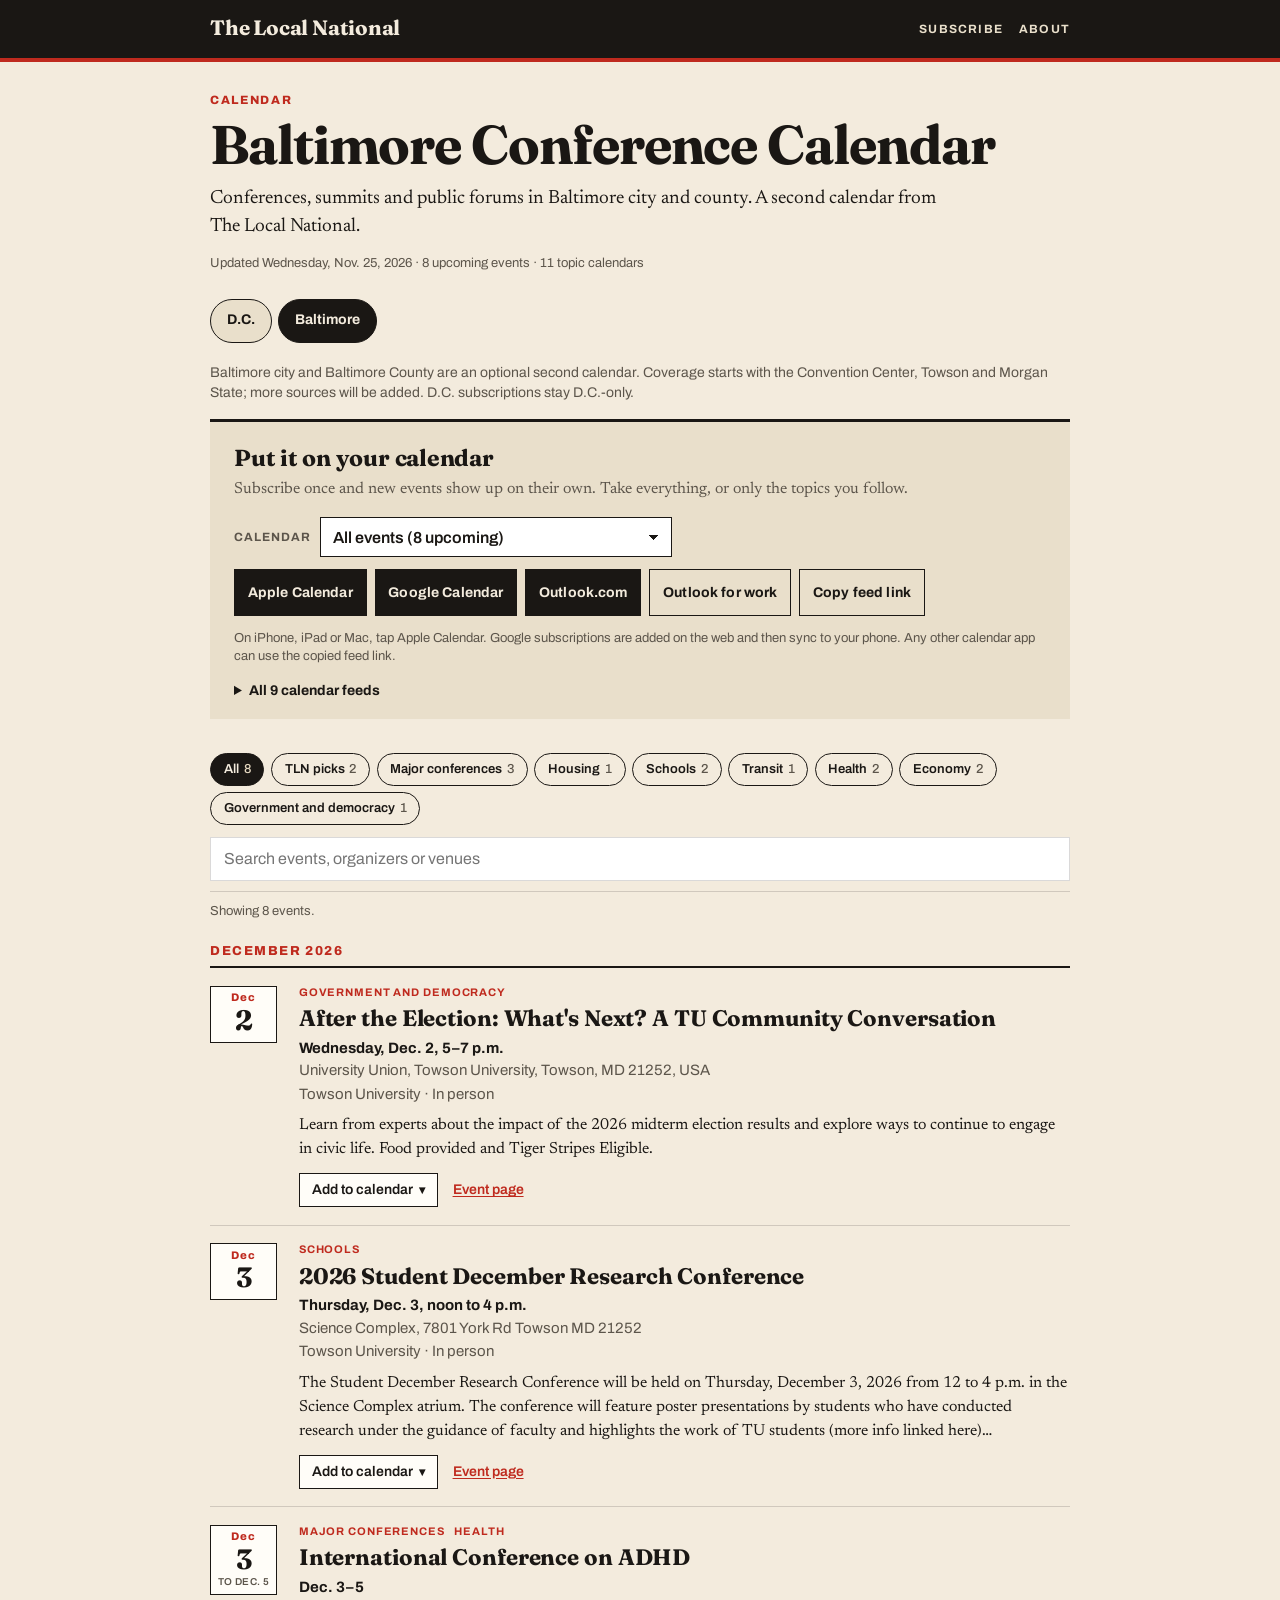
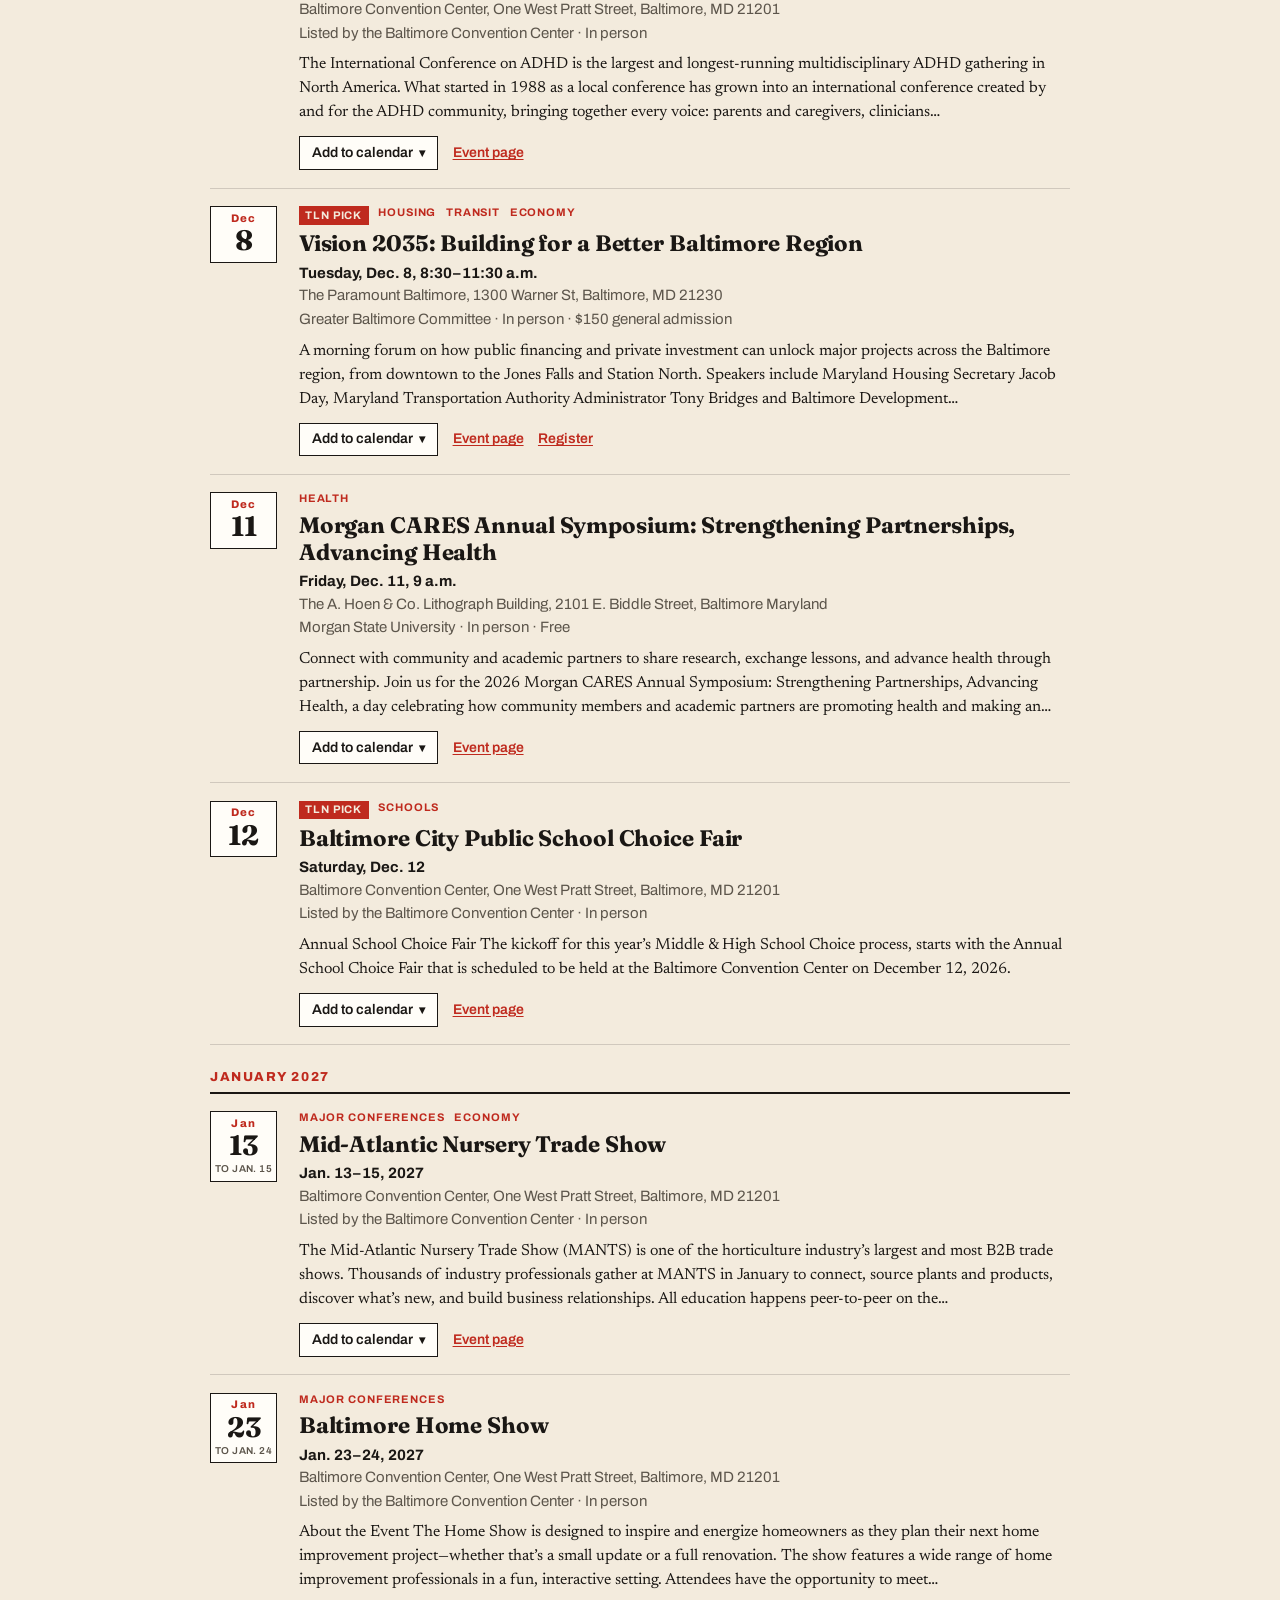
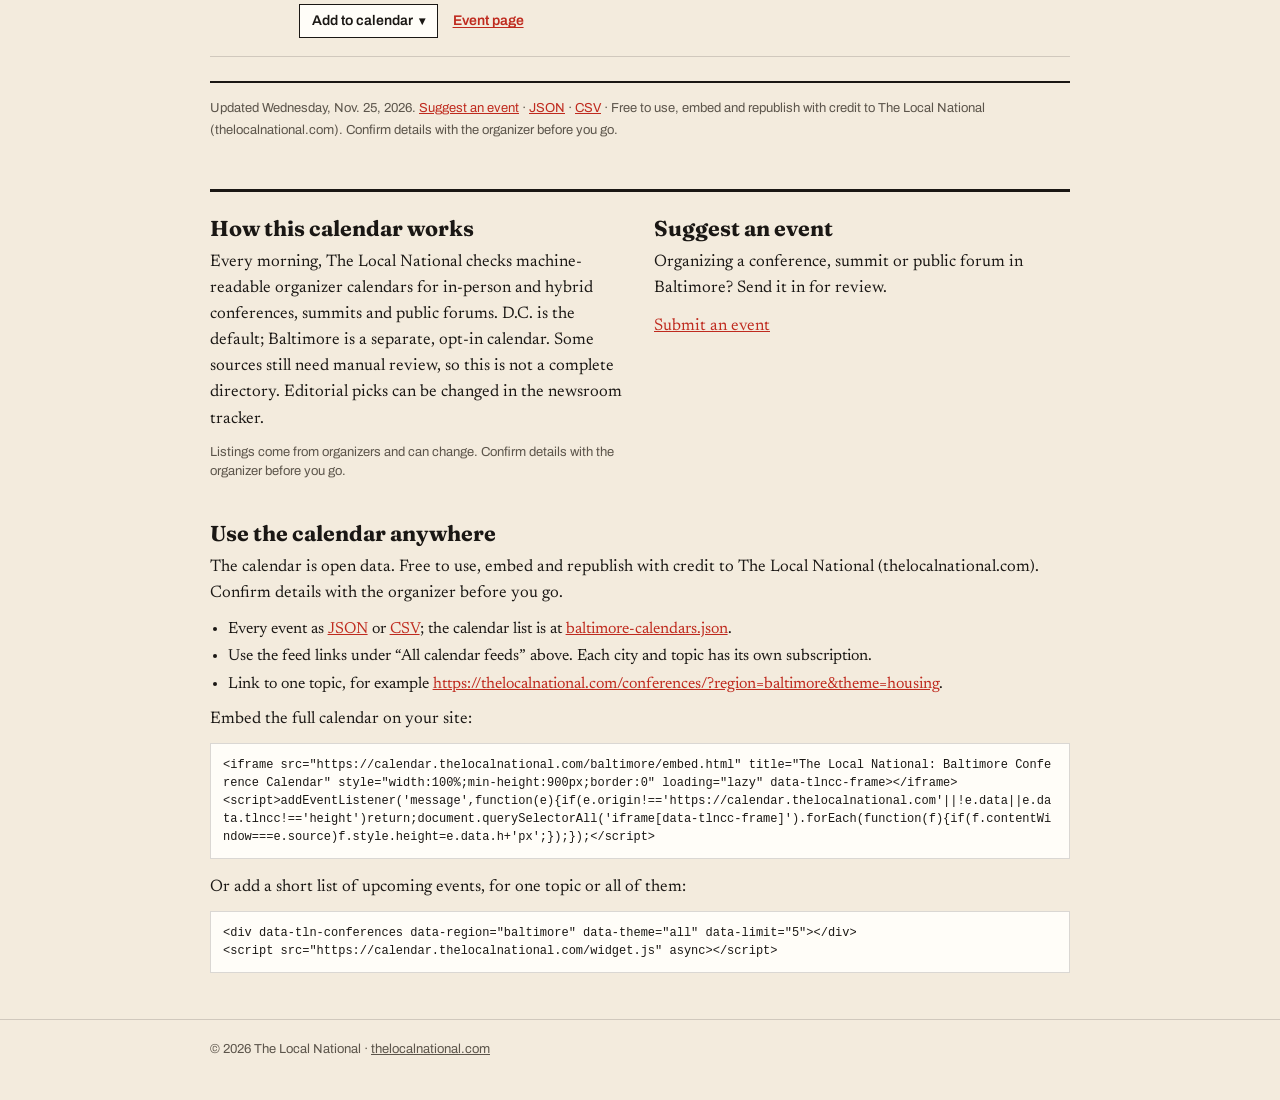
==== baltimore/index.html @ 5ad96e10 "Calendar update for 2026-11-25 (40 events) Co-authored-by: Manus <dev-agent@manus.ai>" ====
<!doctype html>
<html lang="en">
<head>
<meta charset="utf-8">
<meta name="viewport" content="width=device-width, initial-scale=1">
<title>Baltimore Conference Calendar | The Local National</title>
<meta name="description" content="Conferences, summits and public forums in Baltimore city and county. A second calendar from The Local National.">
<link rel="canonical" href="https://thelocalnational.com/conferences/?region=baltimore">
<meta property="og:type" content="website">
<meta property="og:site_name" content="The Local National">
<meta property="og:title" content="Baltimore Conference Calendar">
<meta property="og:description" content="Conferences, summits and public forums in Baltimore city and county. A second calendar from The Local National.">
<meta property="og:url" content="https://thelocalnational.com/conferences/?region=baltimore">
<meta name="twitter:card" content="summary">
<link rel="alternate" type="text/calendar" title="The Local National: Baltimore Conferences" href="https://calendar.thelocalnational.com/feeds/baltimore.ics">
<link rel="alternate" type="application/json" title="Events (JSON)" href="https://calendar.thelocalnational.com/api/baltimore.json">
<link rel="preconnect" href="https://fonts.googleapis.com">
<link rel="preconnect" href="https://fonts.gstatic.com" crossorigin>
<link rel="stylesheet" href="https://fonts.googleapis.com/css2?family=Archivo:wght@400;500;600;700;800&family=Fraunces:opsz,wght@9..144,600;9..144,700&family=Newsreader:opsz,wght@6..72,400;6..72,500&display=swap">
<link rel="stylesheet" href="../assets/tlncc.css?v=ce4cb1cb">
<link rel="stylesheet" href="../assets/page.css?v=ce4cb1cb">
<script type="application/ld+json">{"@context":"https://schema.org","@graph":[{"@type":"Event","name":"After the Election: What's Next? A TU Community Conversation","startDate":"2026-12-02T17:00:00-05:00","endDate":"2026-12-02T19:00:00-05:00","eventStatus":"https://schema.org/EventScheduled","eventAttendanceMode":"https://schema.org/OfflineEventAttendanceMode","location":{"@type":"Place","name":"University Union","address":{"@type":"PostalAddress","addressLocality":"Towson","addressRegion":"MD","addressCountry":"US","streetAddress":"University Union"}},"organizer":{"@type":"Organization","name":"Towson University"},"url":"https://events.towson.edu/event/after-the-election-whats-next-a-tu-community-conversation","description":"Learn from experts about the impact of the 2026 midterm election results and explore ways to continue to engage in civic life. Food provided and Tiger Stripes Eligible."},{"@type":"Event","name":"2026 Student December Research Conference","startDate":"2026-12-03T12:00:00-05:00","endDate":"2026-12-03T16:00:00-05:00","eventStatus":"https://schema.org/EventScheduled","eventAttendanceMode":"https://schema.org/OfflineEventAttendanceMode","location":{"@type":"Place","name":"Science Complex","address":{"@type":"PostalAddress","addressLocality":"Towson","addressRegion":"MD","addressCountry":"US","streetAddress":"7801 York Rd Towson MD 21252"}},"organizer":{"@type":"Organization","name":"Towson University"},"url":"https://events.towson.edu/event/2026-student-december-research-conference","description":"The Student December Research Conference will be held on Thursday, December 3, 2026 from 12 to 4 p.m. in the Science Complex atrium. The conference will feature poster presentations by students who have conducted research under the guidance of faculty and highlights the work of TU students (more info linked here)…"},{"@type":"Event","name":"International Conference on ADHD","startDate":"2026-12-03","endDate":"2026-12-05","eventStatus":"https://schema.org/EventScheduled","eventAttendanceMode":"https://schema.org/OfflineEventAttendanceMode","location":{"@type":"Place","name":"Baltimore Convention Center","address":{"@type":"PostalAddress","addressLocality":"Baltimore","addressRegion":"MD","addressCountry":"US","streetAddress":"One West Pratt Street"}},"organizer":{"@type":"Organization","name":"Listed by the Baltimore Convention Center"},"url":"https://www.bccenter.org/events/2026/international-conference-on-adhd","description":"The International Conference on ADHD is the largest and longest-running multidisciplinary ADHD gathering in North America. What started in 1988 as a local conference has grown into an international conference created by and for the ADHD community, bringing together every voice: parents and caregivers, clinicians…"},{"@type":"Event","name":"Vision 2035: Building for a Better Baltimore Region","startDate":"2026-12-08T08:30:00-05:00","endDate":"2026-12-08T11:30:00-05:00","eventStatus":"https://schema.org/EventScheduled","eventAttendanceMode":"https://schema.org/OfflineEventAttendanceMode","location":{"@type":"Place","name":"The Paramount Baltimore","address":{"@type":"PostalAddress","addressLocality":"Baltimore","addressRegion":"MD","addressCountry":"US","streetAddress":"1300 Warner St"}},"organizer":{"@type":"Organization","name":"Greater Baltimore Committee"},"url":"https://gbc.org/event/vision-2035-building-for-a-better-baltimore-region/","description":"A morning forum on how public financing and private investment can unlock major projects across the Baltimore region, from downtown to the Jones Falls and Station North. Speakers include Maryland Housing Secretary Jacob Day, Maryland Transportation Authority Administrator Tony Bridges and Baltimore Development…"},{"@type":"Event","name":"Morgan CARES Annual Symposium: Strengthening Partnerships, Advancing Health","startDate":"2026-12-11T09:00:00-05:00","endDate":"2026-12-11T11:00:00-05:00","eventStatus":"https://schema.org/EventScheduled","eventAttendanceMode":"https://schema.org/OfflineEventAttendanceMode","location":{"@type":"Place","name":"The A. Hoen & Co. Lithograph Building","address":{"@type":"PostalAddress","addressLocality":"Baltimore","addressRegion":"MD","addressCountry":"US","streetAddress":"2101 E. Biddle Street"}},"organizer":{"@type":"Organization","name":"Morgan State University"},"url":"https://events.morgan.edu/event/morgan-cares-annual-symposium-strengthening-partnerships-advancing-health","description":"Connect with community and academic partners to share research, exchange lessons, and advance health through partnership. Join us for the 2026 Morgan CARES Annual Symposium: Strengthening Partnerships, Advancing Health, a day celebrating how community members and academic partners are promoting health and making an…"},{"@type":"Event","name":"Baltimore City Public School Choice Fair","startDate":"2026-12-12","endDate":"2026-12-12","eventStatus":"https://schema.org/EventScheduled","eventAttendanceMode":"https://schema.org/OfflineEventAttendanceMode","location":{"@type":"Place","name":"Baltimore Convention Center","address":{"@type":"PostalAddress","addressLocality":"Baltimore","addressRegion":"MD","addressCountry":"US","streetAddress":"One West Pratt Street"}},"organizer":{"@type":"Organization","name":"Listed by the Baltimore Convention Center"},"url":"https://www.bccenter.org/events/2026/baltimore-city-public-school-choice-fair","description":"Annual School Choice Fair The kickoff for this year’s Middle & High School Choice process, starts with the Annual School Choice Fair that is scheduled to be held at the Baltimore Convention Center on December 12, 2026."},{"@type":"Event","name":"Mid-Atlantic Nursery Trade Show","startDate":"2027-01-13","endDate":"2027-01-15","eventStatus":"https://schema.org/EventScheduled","eventAttendanceMode":"https://schema.org/OfflineEventAttendanceMode","location":{"@type":"Place","name":"Baltimore Convention Center","address":{"@type":"PostalAddress","addressLocality":"Baltimore","addressRegion":"MD","addressCountry":"US","streetAddress":"One West Pratt Street"}},"organizer":{"@type":"Organization","name":"Listed by the Baltimore Convention Center"},"url":"https://www.bccenter.org/events/2027/mid-atlantic-nursery-trade-show","description":"The Mid-Atlantic Nursery Trade Show (MANTS) is one of the horticulture industry’s largest and most B2B trade shows. Thousands of industry professionals gather at MANTS in January to connect, source plants and products, discover what’s new, and build business relationships. All education happens peer-to-peer on the…"},{"@type":"Event","name":"Baltimore Home Show","startDate":"2027-01-23","endDate":"2027-01-24","eventStatus":"https://schema.org/EventScheduled","eventAttendanceMode":"https://schema.org/OfflineEventAttendanceMode","location":{"@type":"Place","name":"Baltimore Convention Center","address":{"@type":"PostalAddress","addressLocality":"Baltimore","addressRegion":"MD","addressCountry":"US","streetAddress":"One West Pratt Street"}},"organizer":{"@type":"Organization","name":"Listed by the Baltimore Convention Center"},"url":"https://www.bccenter.org/events/2027/baltimore-home-show","description":"About the Event The Home Show is designed to inspire and energize homeowners as they plan their next home improvement project—whether that’s a small update or a full renovation. The show features a wide range of home improvement professionals in a fun, interactive setting. Attendees have the opportunity to meet…"}]}</script>
</head>
<body class="tlncc-page">
<header class="masthead"><div class="wrap">
  <a class="brand" href="https://thelocalnational.com">The Local National</a>
  <nav aria-label="Calendar"><a href="#subscribe">Subscribe</a><a href="#about">About</a></nav>
</div></header>
<main class="wrap">
  <div class="intro">
    <p class="kicker">Calendar</p>
    <h1>Baltimore Conference Calendar</h1>
    <p class="dek">Conferences, summits and public forums in Baltimore city and county. A second calendar from The Local National.</p>
    <p class="stamp">Updated Wednesday, Nov. 25, 2026 · 8 upcoming events · 11 topic calendars</p>
  </div>
  <div class="tlncc" data-tlncc data-default-seg="all" data-tlncc-url><nav class="tlncc-regions" aria-label="Choose a city"><a class="tlncc-region" href="https://calendar.thelocalnational.com/">D.C.</a><a class="tlncc-region" href="https://calendar.thelocalnational.com/baltimore/" aria-current="page">Baltimore</a></nav><p class="tlncc-region-note">Baltimore city and Baltimore County are an optional second calendar. Coverage starts with the Convention Center, Towson and Morgan State; more sources will be added. D.C. subscriptions stay D.C.-only.</p>
<section class="tlncc-sub" id="subscribe" aria-labelledby="tlncc-sub-h">
  <h2 class="tlncc-h2" id="tlncc-sub-h">Put it on your calendar</h2>
  <p class="tlncc-note">Subscribe once and new events show up on their own. Take everything, or only the topics you follow.</p>
  <div class="tlncc-sub-row">
    <label class="tlncc-label" for="tlncc-pick">Calendar</label>
    <select class="tlncc-select" id="tlncc-pick" data-tlncc-sub><option value="all" data-webcal="webcal://calendar.thelocalnational.com/feeds/baltimore.ics" data-google="https://calendar.google.com/calendar/render?cid=webcal%3A%2F%2Fcalendar.thelocalnational.com%2Ffeeds%2Fbaltimore.ics" data-outlook="https://outlook.live.com/calendar/0/addfromweb?url=https%3A%2F%2Fcalendar.thelocalnational.com%2Ffeeds%2Fbaltimore.ics&amp;name=The%20Local%20National%3A%20Baltimore%20Conferences" data-office="https://outlook.office.com/calendar/0/addfromweb?url=https%3A%2F%2Fcalendar.thelocalnational.com%2Ffeeds%2Fbaltimore.ics&amp;name=The%20Local%20National%3A%20Baltimore%20Conferences" data-ics="https://calendar.thelocalnational.com/feeds/baltimore.ics">All events (8 upcoming)</option><option value="tln-picks" data-webcal="webcal://calendar.thelocalnational.com/feeds/baltimore-tln-picks.ics" data-google="https://calendar.google.com/calendar/render?cid=webcal%3A%2F%2Fcalendar.thelocalnational.com%2Ffeeds%2Fbaltimore-tln-picks.ics" data-outlook="https://outlook.live.com/calendar/0/addfromweb?url=https%3A%2F%2Fcalendar.thelocalnational.com%2Ffeeds%2Fbaltimore-tln-picks.ics&amp;name=TLN%20Baltimore%20Conferences%3A%20TLN%20picks" data-office="https://outlook.office.com/calendar/0/addfromweb?url=https%3A%2F%2Fcalendar.thelocalnational.com%2Ffeeds%2Fbaltimore-tln-picks.ics&amp;name=TLN%20Baltimore%20Conferences%3A%20TLN%20picks" data-ics="https://calendar.thelocalnational.com/feeds/baltimore-tln-picks.ics">TLN picks (2 upcoming)</option><option value="major" data-webcal="webcal://calendar.thelocalnational.com/feeds/baltimore-major.ics" data-google="https://calendar.google.com/calendar/render?cid=webcal%3A%2F%2Fcalendar.thelocalnational.com%2Ffeeds%2Fbaltimore-major.ics" data-outlook="https://outlook.live.com/calendar/0/addfromweb?url=https%3A%2F%2Fcalendar.thelocalnational.com%2Ffeeds%2Fbaltimore-major.ics&amp;name=TLN%20Baltimore%20Conferences%3A%20Major%20conferences" data-office="https://outlook.office.com/calendar/0/addfromweb?url=https%3A%2F%2Fcalendar.thelocalnational.com%2Ffeeds%2Fbaltimore-major.ics&amp;name=TLN%20Baltimore%20Conferences%3A%20Major%20conferences" data-ics="https://calendar.thelocalnational.com/feeds/baltimore-major.ics">Major conferences (3 upcoming)</option><option value="housing" data-webcal="webcal://calendar.thelocalnational.com/feeds/baltimore-housing.ics" data-google="https://calendar.google.com/calendar/render?cid=webcal%3A%2F%2Fcalendar.thelocalnational.com%2Ffeeds%2Fbaltimore-housing.ics" data-outlook="https://outlook.live.com/calendar/0/addfromweb?url=https%3A%2F%2Fcalendar.thelocalnational.com%2Ffeeds%2Fbaltimore-housing.ics&amp;name=TLN%20Baltimore%20Conferences%3A%20Housing" data-office="https://outlook.office.com/calendar/0/addfromweb?url=https%3A%2F%2Fcalendar.thelocalnational.com%2Ffeeds%2Fbaltimore-housing.ics&amp;name=TLN%20Baltimore%20Conferences%3A%20Housing" data-ics="https://calendar.thelocalnational.com/feeds/baltimore-housing.ics">Housing (1 upcoming)</option><option value="schools" data-webcal="webcal://calendar.thelocalnational.com/feeds/baltimore-schools.ics" data-google="https://calendar.google.com/calendar/render?cid=webcal%3A%2F%2Fcalendar.thelocalnational.com%2Ffeeds%2Fbaltimore-schools.ics" data-outlook="https://outlook.live.com/calendar/0/addfromweb?url=https%3A%2F%2Fcalendar.thelocalnational.com%2Ffeeds%2Fbaltimore-schools.ics&amp;name=TLN%20Baltimore%20Conferences%3A%20Schools" data-office="https://outlook.office.com/calendar/0/addfromweb?url=https%3A%2F%2Fcalendar.thelocalnational.com%2Ffeeds%2Fbaltimore-schools.ics&amp;name=TLN%20Baltimore%20Conferences%3A%20Schools" data-ics="https://calendar.thelocalnational.com/feeds/baltimore-schools.ics">Schools (2 upcoming)</option><option value="transit" data-webcal="webcal://calendar.thelocalnational.com/feeds/baltimore-transit.ics" data-google="https://calendar.google.com/calendar/render?cid=webcal%3A%2F%2Fcalendar.thelocalnational.com%2Ffeeds%2Fbaltimore-transit.ics" data-outlook="https://outlook.live.com/calendar/0/addfromweb?url=https%3A%2F%2Fcalendar.thelocalnational.com%2Ffeeds%2Fbaltimore-transit.ics&amp;name=TLN%20Baltimore%20Conferences%3A%20Transit" data-office="https://outlook.office.com/calendar/0/addfromweb?url=https%3A%2F%2Fcalendar.thelocalnational.com%2Ffeeds%2Fbaltimore-transit.ics&amp;name=TLN%20Baltimore%20Conferences%3A%20Transit" data-ics="https://calendar.thelocalnational.com/feeds/baltimore-transit.ics">Transit (1 upcoming)</option><option value="health" data-webcal="webcal://calendar.thelocalnational.com/feeds/baltimore-health.ics" data-google="https://calendar.google.com/calendar/render?cid=webcal%3A%2F%2Fcalendar.thelocalnational.com%2Ffeeds%2Fbaltimore-health.ics" data-outlook="https://outlook.live.com/calendar/0/addfromweb?url=https%3A%2F%2Fcalendar.thelocalnational.com%2Ffeeds%2Fbaltimore-health.ics&amp;name=TLN%20Baltimore%20Conferences%3A%20Health" data-office="https://outlook.office.com/calendar/0/addfromweb?url=https%3A%2F%2Fcalendar.thelocalnational.com%2Ffeeds%2Fbaltimore-health.ics&amp;name=TLN%20Baltimore%20Conferences%3A%20Health" data-ics="https://calendar.thelocalnational.com/feeds/baltimore-health.ics">Health (2 upcoming)</option><option value="economy" data-webcal="webcal://calendar.thelocalnational.com/feeds/baltimore-economy.ics" data-google="https://calendar.google.com/calendar/render?cid=webcal%3A%2F%2Fcalendar.thelocalnational.com%2Ffeeds%2Fbaltimore-economy.ics" data-outlook="https://outlook.live.com/calendar/0/addfromweb?url=https%3A%2F%2Fcalendar.thelocalnational.com%2Ffeeds%2Fbaltimore-economy.ics&amp;name=TLN%20Baltimore%20Conferences%3A%20Economy" data-office="https://outlook.office.com/calendar/0/addfromweb?url=https%3A%2F%2Fcalendar.thelocalnational.com%2Ffeeds%2Fbaltimore-economy.ics&amp;name=TLN%20Baltimore%20Conferences%3A%20Economy" data-ics="https://calendar.thelocalnational.com/feeds/baltimore-economy.ics">Economy (2 upcoming)</option><option value="governance" data-webcal="webcal://calendar.thelocalnational.com/feeds/baltimore-governance.ics" data-google="https://calendar.google.com/calendar/render?cid=webcal%3A%2F%2Fcalendar.thelocalnational.com%2Ffeeds%2Fbaltimore-governance.ics" data-outlook="https://outlook.live.com/calendar/0/addfromweb?url=https%3A%2F%2Fcalendar.thelocalnational.com%2Ffeeds%2Fbaltimore-governance.ics&amp;name=TLN%20Baltimore%20Conferences%3A%20Government%20and%20democracy" data-office="https://outlook.office.com/calendar/0/addfromweb?url=https%3A%2F%2Fcalendar.thelocalnational.com%2Ffeeds%2Fbaltimore-governance.ics&amp;name=TLN%20Baltimore%20Conferences%3A%20Government%20and%20democracy" data-ics="https://calendar.thelocalnational.com/feeds/baltimore-governance.ics">Government and democracy (1 upcoming)</option></select>
  </div>
  <div class="tlncc-sub-buttons">
    <a class="tlncc-btn" data-sub-k="webcal" href="webcal://calendar.thelocalnational.com/feeds/baltimore.ics">Apple Calendar</a>
    <a class="tlncc-btn" data-sub-k="google" href="https://calendar.google.com/calendar/render?cid=webcal%3A%2F%2Fcalendar.thelocalnational.com%2Ffeeds%2Fbaltimore.ics" target="_blank" rel="noopener">Google Calendar</a>
    <a class="tlncc-btn" data-sub-k="outlook" href="https://outlook.live.com/calendar/0/addfromweb?url=https%3A%2F%2Fcalendar.thelocalnational.com%2Ffeeds%2Fbaltimore.ics&amp;name=The%20Local%20National%3A%20Baltimore%20Conferences" target="_blank" rel="noopener">Outlook.com</a>
    <a class="tlncc-btn is-ghost" data-sub-k="office" href="https://outlook.office.com/calendar/0/addfromweb?url=https%3A%2F%2Fcalendar.thelocalnational.com%2Ffeeds%2Fbaltimore.ics&amp;name=The%20Local%20National%3A%20Baltimore%20Conferences" target="_blank" rel="noopener">Outlook for work</a>
    <button type="button" class="tlncc-btn is-ghost tlncc-copy" data-sub-k="ics" data-url="https://calendar.thelocalnational.com/feeds/baltimore.ics">Copy feed link</button>
  </div>
  <p class="tlncc-hint">On iPhone, iPad or Mac, tap Apple Calendar. Google subscriptions are added on the web and then sync to your phone. Any other calendar app can use the copied feed link.</p>
  <details class="tlncc-feeds"><summary>All 9 calendar feeds</summary><ul><li><strong>All events</strong><span>8 upcoming</span><a href="webcal://calendar.thelocalnational.com/feeds/baltimore.ics">Apple</a><a href="https://calendar.google.com/calendar/render?cid=webcal%3A%2F%2Fcalendar.thelocalnational.com%2Ffeeds%2Fbaltimore.ics" target="_blank" rel="noopener">Google</a><a href="https://outlook.live.com/calendar/0/addfromweb?url=https%3A%2F%2Fcalendar.thelocalnational.com%2Ffeeds%2Fbaltimore.ics&amp;name=The%20Local%20National%3A%20Baltimore%20Conferences" target="_blank" rel="noopener">Outlook</a><a href="https://calendar.thelocalnational.com/feeds/baltimore.ics">.ics link</a></li><li><strong>TLN picks</strong><span>2 upcoming</span><a href="webcal://calendar.thelocalnational.com/feeds/baltimore-tln-picks.ics">Apple</a><a href="https://calendar.google.com/calendar/render?cid=webcal%3A%2F%2Fcalendar.thelocalnational.com%2Ffeeds%2Fbaltimore-tln-picks.ics" target="_blank" rel="noopener">Google</a><a href="https://outlook.live.com/calendar/0/addfromweb?url=https%3A%2F%2Fcalendar.thelocalnational.com%2Ffeeds%2Fbaltimore-tln-picks.ics&amp;name=TLN%20Baltimore%20Conferences%3A%20TLN%20picks" target="_blank" rel="noopener">Outlook</a><a href="https://calendar.thelocalnational.com/feeds/baltimore-tln-picks.ics">.ics link</a></li><li><strong>Major conferences</strong><span>3 upcoming</span><a href="webcal://calendar.thelocalnational.com/feeds/baltimore-major.ics">Apple</a><a href="https://calendar.google.com/calendar/render?cid=webcal%3A%2F%2Fcalendar.thelocalnational.com%2Ffeeds%2Fbaltimore-major.ics" target="_blank" rel="noopener">Google</a><a href="https://outlook.live.com/calendar/0/addfromweb?url=https%3A%2F%2Fcalendar.thelocalnational.com%2Ffeeds%2Fbaltimore-major.ics&amp;name=TLN%20Baltimore%20Conferences%3A%20Major%20conferences" target="_blank" rel="noopener">Outlook</a><a href="https://calendar.thelocalnational.com/feeds/baltimore-major.ics">.ics link</a></li><li><strong>Housing</strong><span>1 upcoming</span><a href="webcal://calendar.thelocalnational.com/feeds/baltimore-housing.ics">Apple</a><a href="https://calendar.google.com/calendar/render?cid=webcal%3A%2F%2Fcalendar.thelocalnational.com%2Ffeeds%2Fbaltimore-housing.ics" target="_blank" rel="noopener">Google</a><a href="https://outlook.live.com/calendar/0/addfromweb?url=https%3A%2F%2Fcalendar.thelocalnational.com%2Ffeeds%2Fbaltimore-housing.ics&amp;name=TLN%20Baltimore%20Conferences%3A%20Housing" target="_blank" rel="noopener">Outlook</a><a href="https://calendar.thelocalnational.com/feeds/baltimore-housing.ics">.ics link</a></li><li><strong>Schools</strong><span>2 upcoming</span><a href="webcal://calendar.thelocalnational.com/feeds/baltimore-schools.ics">Apple</a><a href="https://calendar.google.com/calendar/render?cid=webcal%3A%2F%2Fcalendar.thelocalnational.com%2Ffeeds%2Fbaltimore-schools.ics" target="_blank" rel="noopener">Google</a><a href="https://outlook.live.com/calendar/0/addfromweb?url=https%3A%2F%2Fcalendar.thelocalnational.com%2Ffeeds%2Fbaltimore-schools.ics&amp;name=TLN%20Baltimore%20Conferences%3A%20Schools" target="_blank" rel="noopener">Outlook</a><a href="https://calendar.thelocalnational.com/feeds/baltimore-schools.ics">.ics link</a></li><li><strong>Transit</strong><span>1 upcoming</span><a href="webcal://calendar.thelocalnational.com/feeds/baltimore-transit.ics">Apple</a><a href="https://calendar.google.com/calendar/render?cid=webcal%3A%2F%2Fcalendar.thelocalnational.com%2Ffeeds%2Fbaltimore-transit.ics" target="_blank" rel="noopener">Google</a><a href="https://outlook.live.com/calendar/0/addfromweb?url=https%3A%2F%2Fcalendar.thelocalnational.com%2Ffeeds%2Fbaltimore-transit.ics&amp;name=TLN%20Baltimore%20Conferences%3A%20Transit" target="_blank" rel="noopener">Outlook</a><a href="https://calendar.thelocalnational.com/feeds/baltimore-transit.ics">.ics link</a></li><li><strong>Health</strong><span>2 upcoming</span><a href="webcal://calendar.thelocalnational.com/feeds/baltimore-health.ics">Apple</a><a href="https://calendar.google.com/calendar/render?cid=webcal%3A%2F%2Fcalendar.thelocalnational.com%2Ffeeds%2Fbaltimore-health.ics" target="_blank" rel="noopener">Google</a><a href="https://outlook.live.com/calendar/0/addfromweb?url=https%3A%2F%2Fcalendar.thelocalnational.com%2Ffeeds%2Fbaltimore-health.ics&amp;name=TLN%20Baltimore%20Conferences%3A%20Health" target="_blank" rel="noopener">Outlook</a><a href="https://calendar.thelocalnational.com/feeds/baltimore-health.ics">.ics link</a></li><li><strong>Economy</strong><span>2 upcoming</span><a href="webcal://calendar.thelocalnational.com/feeds/baltimore-economy.ics">Apple</a><a href="https://calendar.google.com/calendar/render?cid=webcal%3A%2F%2Fcalendar.thelocalnational.com%2Ffeeds%2Fbaltimore-economy.ics" target="_blank" rel="noopener">Google</a><a href="https://outlook.live.com/calendar/0/addfromweb?url=https%3A%2F%2Fcalendar.thelocalnational.com%2Ffeeds%2Fbaltimore-economy.ics&amp;name=TLN%20Baltimore%20Conferences%3A%20Economy" target="_blank" rel="noopener">Outlook</a><a href="https://calendar.thelocalnational.com/feeds/baltimore-economy.ics">.ics link</a></li><li><strong>Government and democracy</strong><span>1 upcoming</span><a href="webcal://calendar.thelocalnational.com/feeds/baltimore-governance.ics">Apple</a><a href="https://calendar.google.com/calendar/render?cid=webcal%3A%2F%2Fcalendar.thelocalnational.com%2Ffeeds%2Fbaltimore-governance.ics" target="_blank" rel="noopener">Google</a><a href="https://outlook.live.com/calendar/0/addfromweb?url=https%3A%2F%2Fcalendar.thelocalnational.com%2Ffeeds%2Fbaltimore-governance.ics&amp;name=TLN%20Baltimore%20Conferences%3A%20Government%20and%20democracy" target="_blank" rel="noopener">Outlook</a><a href="https://calendar.thelocalnational.com/feeds/baltimore-governance.ics">.ics link</a></li></ul></details>
</section>
<div class="tlncc-tools">
  <div class="tlncc-filters" role="toolbar" aria-label="Filter by topic"><button type="button" class="tlncc-chip" data-seg="all" data-name="all topics" aria-pressed="true">All<span>8</span></button><button type="button" class="tlncc-chip" data-seg="tln-picks" data-name="TLN picks" aria-pressed="false">TLN picks<span>2</span></button><button type="button" class="tlncc-chip" data-seg="major" data-name="Major conferences" aria-pressed="false">Major conferences<span>3</span></button><button type="button" class="tlncc-chip" data-seg="housing" data-name="Housing" aria-pressed="false">Housing<span>1</span></button><button type="button" class="tlncc-chip" data-seg="schools" data-name="Schools" aria-pressed="false">Schools<span>2</span></button><button type="button" class="tlncc-chip" data-seg="transit" data-name="Transit" aria-pressed="false">Transit<span>1</span></button><button type="button" class="tlncc-chip" data-seg="health" data-name="Health" aria-pressed="false">Health<span>2</span></button><button type="button" class="tlncc-chip" data-seg="economy" data-name="Economy" aria-pressed="false">Economy<span>2</span></button><button type="button" class="tlncc-chip" data-seg="governance" data-name="Government and democracy" aria-pressed="false">Government and democracy<span>1</span></button></div>
  <div class="tlncc-search"><label class="tlncc-vh" for="tlncc-q">Search events</label>
    <input id="tlncc-q" type="search" placeholder="Search events, organizers or venues" data-tlncc-q autocomplete="off"></div>
</div>
<p class="tlncc-status" data-tlncc-status aria-live="polite"></p><div class="tlncc-list"><section class="tlncc-month" data-tlncc-group><h3 class="tlncc-mh">December 2026</h3><article class="tlncc-ev" id="e-4d7327c3d18c" data-segs="all governance" data-text="after the election: what&#x27;s next? a tu community conversation towson university university union, towson university, towson, md 21252, usa learn from experts about the impact of the 2026 midterm election results and explore ways to continue to engage in civic life. food provided and tiger stripes eligible. government and democracy"><div class="tlncc-badge" aria-hidden="true"><span class="m">Dec</span><span class="d">2</span></div><div class="tlncc-body"><p class="tlncc-tags"><span>Government and democracy</span></p><h4 class="tlncc-title"><a href="https://events.towson.edu/event/after-the-election-whats-next-a-tu-community-conversation" target="_blank" rel="noopener">After the Election: What&#x27;s Next? A TU Community Conversation</a></h4><p class="tlncc-when">Wednesday, Dec. 2, 5–7 p.m.</p><p class="tlncc-where">University Union, Towson University, Towson, MD 21252, USA</p><p class="tlncc-org">Towson University · In person</p><p class="tlncc-sum">Learn from experts about the impact of the 2026 midterm election results and explore ways to continue to engage in civic life. Food provided and Tiger Stripes Eligible.</p><div class="tlncc-actions"><details class="tlncc-add"><summary>Add to calendar</summary><div class="tlncc-menu"><a href="https://calendar.google.com/calendar/render?action=TEMPLATE&amp;text=After%20the%20Election%3A%20What%27s%20Next%3F%20A%20TU%20Community%20Conversation&amp;dates=20261202T170000%2F20261202T190000&amp;details=Learn%20from%20experts%20about%20the%20impact%20of%20the%202026%20midterm%20election%20results%20and%20explore%20ways%20to%20continue%20to%20engage%20in%20civic%20life.%20Food%20provided%20and%20Tiger%20Stripes%20Eligible.%0A%0AEvent%20page%3A%20https%3A%2F%2Fevents.towson.edu%2Fevent%2Fafter-the-election-whats-next-a-tu-community-conversation%0A%0AFrom%20The%20Local%20National%27s%20Baltimore%20Conference%20Calendar%3A%20https%3A%2F%2Fthelocalnational.com%2Fconferences%2F%3Fregion%3Dbaltimore%23e-4d7327c3d18c&amp;location=University%20Union%2C%20Towson%20University%2C%20Towson%2C%20MD%2021252%2C%20USA&amp;ctz=America%2FNew_York" target="_blank" rel="noopener">Google Calendar</a><a href="https://calendar.thelocalnational.com/events/4d7327c3d18c.ics">Apple Calendar (.ics)</a><a href="https://outlook.live.com/calendar/0/deeplink/compose?path=%2Fcalendar%2Faction%2Fcompose&amp;rru=addevent&amp;subject=After%20the%20Election%3A%20What%27s%20Next%3F%20A%20TU%20Community%20Conversation&amp;startdt=2026-12-02T17%3A00%3A00-05%3A00&amp;enddt=2026-12-02T19%3A00%3A00-05%3A00&amp;allday=false&amp;body=Learn%20from%20experts%20about%20the%20impact%20of%20the%202026%20midterm%20election%20results%20and%20explore%20ways%20to%20continue%20to%20engage%20in%20civic%20life.%20Food%20provided%20and%20Tiger%20Stripes%20Eligible.%0A%0AEvent%20page%3A%20https%3A%2F%2Fevents.towson.edu%2Fevent%2Fafter-the-election-whats-next-a-tu-community-conversation%0A%0AFrom%20The%20Local%20National%27s%20Baltimore%20Conference%20Calendar%3A%20https%3A%2F%2Fthelocalnational.com%2Fconferences%2F%3Fregion%3Dbaltimore%23e-4d7327c3d18c&amp;location=University%20Union%2C%20Towson%20University%2C%20Towson%2C%20MD%2021252%2C%20USA" target="_blank" rel="noopener">Outlook.com</a><a href="https://outlook.office.com/calendar/0/deeplink/compose?path=%2Fcalendar%2Faction%2Fcompose&amp;rru=addevent&amp;subject=After%20the%20Election%3A%20What%27s%20Next%3F%20A%20TU%20Community%20Conversation&amp;startdt=2026-12-02T17%3A00%3A00-05%3A00&amp;enddt=2026-12-02T19%3A00%3A00-05%3A00&amp;allday=false&amp;body=Learn%20from%20experts%20about%20the%20impact%20of%20the%202026%20midterm%20election%20results%20and%20explore%20ways%20to%20continue%20to%20engage%20in%20civic%20life.%20Food%20provided%20and%20Tiger%20Stripes%20Eligible.%0A%0AEvent%20page%3A%20https%3A%2F%2Fevents.towson.edu%2Fevent%2Fafter-the-election-whats-next-a-tu-community-conversation%0A%0AFrom%20The%20Local%20National%27s%20Baltimore%20Conference%20Calendar%3A%20https%3A%2F%2Fthelocalnational.com%2Fconferences%2F%3Fregion%3Dbaltimore%23e-4d7327c3d18c&amp;location=University%20Union%2C%20Towson%20University%2C%20Towson%2C%20MD%2021252%2C%20USA" target="_blank" rel="noopener">Outlook for work</a><a href="https://calendar.thelocalnational.com/events/4d7327c3d18c.ics" download>Download .ics file</a></div></details><a class="tlncc-link" href="https://events.towson.edu/event/after-the-election-whats-next-a-tu-community-conversation" target="_blank" rel="noopener">Event page</a></div></div></article><article class="tlncc-ev" id="e-daa06b11ce95" data-segs="all schools" data-text="2026 student december research conference towson university science complex, 7801 york rd towson md 21252 the student december research conference will be held on thursday, december 3, 2026 from 12 to 4 p.m. in the science complex atrium. the conference will feature poster presentations by students who have conducted research under the guidance of faculty and highlights the work of tu students (more info linked here)… schools"><div class="tlncc-badge" aria-hidden="true"><span class="m">Dec</span><span class="d">3</span></div><div class="tlncc-body"><p class="tlncc-tags"><span>Schools</span></p><h4 class="tlncc-title"><a href="https://events.towson.edu/event/2026-student-december-research-conference" target="_blank" rel="noopener">2026 Student December Research Conference</a></h4><p class="tlncc-when">Thursday, Dec. 3, noon to 4 p.m.</p><p class="tlncc-where">Science Complex, 7801 York Rd Towson MD 21252</p><p class="tlncc-org">Towson University · In person</p><p class="tlncc-sum">The Student December Research Conference will be held on Thursday, December 3, 2026 from 12 to 4 p.m. in the Science Complex atrium. The conference will feature poster presentations by students who have conducted research under the guidance of faculty and highlights the work of TU students (more info linked here)…</p><div class="tlncc-actions"><details class="tlncc-add"><summary>Add to calendar</summary><div class="tlncc-menu"><a href="https://calendar.google.com/calendar/render?action=TEMPLATE&amp;text=2026%20Student%20December%20Research%20Conference&amp;dates=20261203T120000%2F20261203T160000&amp;details=The%20Student%20December%20Research%20Conference%20will%20be%20held%20on%20Thursday%2C%20December%203%2C%202026%20from%2012%20to%204%20p.m.%20in%20the%20Science%20Complex%20atrium.%20The%20conference%20will%20feature%20poster%20presentations%20by%20students%20who%20have%20conducted%20research%20under%20the%20guidance%20of%20faculty%20and%20highlights%20the%20work%20of%20TU%20students%20%28more%20info%20linked%20here%29%E2%80%A6%0A%0AEvent%20page%3A%20https%3A%2F%2Fevents.towson.edu%2Fevent%2F2026-student-december-research-conference%0A%0AFrom%20The%20Local%20National%27s%20Baltimore%20Conference%20Calendar%3A%20https%3A%2F%2Fthelocalnational.com%2Fconferences%2F%3Fregion%3Dbaltimore%23e-daa06b11ce95&amp;location=Science%20Complex%2C%207801%20York%20Rd%20Towson%20MD%2021252&amp;ctz=America%2FNew_York" target="_blank" rel="noopener">Google Calendar</a><a href="https://calendar.thelocalnational.com/events/daa06b11ce95.ics">Apple Calendar (.ics)</a><a href="https://outlook.live.com/calendar/0/deeplink/compose?path=%2Fcalendar%2Faction%2Fcompose&amp;rru=addevent&amp;subject=2026%20Student%20December%20Research%20Conference&amp;startdt=2026-12-03T12%3A00%3A00-05%3A00&amp;enddt=2026-12-03T16%3A00%3A00-05%3A00&amp;allday=false&amp;body=The%20Student%20December%20Research%20Conference%20will%20be%20held%20on%20Thursday%2C%20December%203%2C%202026%20from%2012%20to%204%20p.m.%20in%20the%20Science%20Complex%20atrium.%20The%20conference%20will%20feature%20poster%20presentations%20by%20students%20who%20have%20conducted%20research%20under%20the%20guidance%20of%20faculty%20and%20highlights%20the%20work%20of%20TU%20students%20%28more%20info%20linked%20here%29%E2%80%A6%0A%0AEvent%20page%3A%20https%3A%2F%2Fevents.towson.edu%2Fevent%2F2026-student-december-research-conference%0A%0AFrom%20The%20Local%20National%27s%20Baltimore%20Conference%20Calendar%3A%20https%3A%2F%2Fthelocalnational.com%2Fconferences%2F%3Fregion%3Dbaltimore%23e-daa06b11ce95&amp;location=Science%20Complex%2C%207801%20York%20Rd%20Towson%20MD%2021252" target="_blank" rel="noopener">Outlook.com</a><a href="https://outlook.office.com/calendar/0/deeplink/compose?path=%2Fcalendar%2Faction%2Fcompose&amp;rru=addevent&amp;subject=2026%20Student%20December%20Research%20Conference&amp;startdt=2026-12-03T12%3A00%3A00-05%3A00&amp;enddt=2026-12-03T16%3A00%3A00-05%3A00&amp;allday=false&amp;body=The%20Student%20December%20Research%20Conference%20will%20be%20held%20on%20Thursday%2C%20December%203%2C%202026%20from%2012%20to%204%20p.m.%20in%20the%20Science%20Complex%20atrium.%20The%20conference%20will%20feature%20poster%20presentations%20by%20students%20who%20have%20conducted%20research%20under%20the%20guidance%20of%20faculty%20and%20highlights%20the%20work%20of%20TU%20students%20%28more%20info%20linked%20here%29%E2%80%A6%0A%0AEvent%20page%3A%20https%3A%2F%2Fevents.towson.edu%2Fevent%2F2026-student-december-research-conference%0A%0AFrom%20The%20Local%20National%27s%20Baltimore%20Conference%20Calendar%3A%20https%3A%2F%2Fthelocalnational.com%2Fconferences%2F%3Fregion%3Dbaltimore%23e-daa06b11ce95&amp;location=Science%20Complex%2C%207801%20York%20Rd%20Towson%20MD%2021252" target="_blank" rel="noopener">Outlook for work</a><a href="https://calendar.thelocalnational.com/events/daa06b11ce95.ics" download>Download .ics file</a></div></details><a class="tlncc-link" href="https://events.towson.edu/event/2026-student-december-research-conference" target="_blank" rel="noopener">Event page</a></div></div></article><article class="tlncc-ev" id="e-558cbdc7e7a5" data-segs="all major health" data-text="international conference on adhd listed by the baltimore convention center baltimore convention center, one west pratt street, baltimore, md 21201 the international conference on adhd is the largest and longest-running multidisciplinary adhd gathering in north america. what started in 1988 as a local conference has grown into an international conference created by and for the adhd community, bringing together every voice: parents and caregivers, clinicians… major conferences health"><div class="tlncc-badge" aria-hidden="true"><span class="m">Dec</span><span class="d">3</span><span class="r">to Dec. 5</span></div><div class="tlncc-body"><p class="tlncc-tags"><span>Major conferences</span><span>Health</span></p><h4 class="tlncc-title"><a href="https://www.bccenter.org/events/2026/international-conference-on-adhd" target="_blank" rel="noopener">International Conference on ADHD</a></h4><p class="tlncc-when">Dec. 3–5</p><p class="tlncc-where">Baltimore Convention Center, One West Pratt Street, Baltimore, MD 21201</p><p class="tlncc-org">Listed by the Baltimore Convention Center · In person</p><p class="tlncc-sum">The International Conference on ADHD is the largest and longest-running multidisciplinary ADHD gathering in North America. What started in 1988 as a local conference has grown into an international conference created by and for the ADHD community, bringing together every voice: parents and caregivers, clinicians…</p><div class="tlncc-actions"><details class="tlncc-add"><summary>Add to calendar</summary><div class="tlncc-menu"><a href="https://calendar.google.com/calendar/render?action=TEMPLATE&amp;text=International%20Conference%20on%20ADHD&amp;dates=20261203%2F20261206&amp;details=The%20International%20Conference%20on%20ADHD%20is%20the%20largest%20and%20longest-running%20multidisciplinary%20ADHD%20gathering%20in%20North%20America.%20What%20started%20in%201988%20as%20a%20local%20conference%20has%20grown%20into%20an%20international%20conference%20created%20by%20and%20for%20the%20ADHD%20community%2C%20bringing%20together%20every%20voice%3A%20parents%20and%20caregivers%2C%20clinicians%E2%80%A6%0A%0AEvent%20page%3A%20https%3A%2F%2Fwww.bccenter.org%2Fevents%2F2026%2Finternational-conference-on-adhd%0A%0AFrom%20The%20Local%20National%27s%20Baltimore%20Conference%20Calendar%3A%20https%3A%2F%2Fthelocalnational.com%2Fconferences%2F%3Fregion%3Dbaltimore%23e-558cbdc7e7a5&amp;location=Baltimore%20Convention%20Center%2C%20One%20West%20Pratt%20Street%2C%20Baltimore%2C%20MD%2021201" target="_blank" rel="noopener">Google Calendar</a><a href="https://calendar.thelocalnational.com/events/558cbdc7e7a5.ics">Apple Calendar (.ics)</a><a href="https://outlook.live.com/calendar/0/deeplink/compose?path=%2Fcalendar%2Faction%2Fcompose&amp;rru=addevent&amp;subject=International%20Conference%20on%20ADHD&amp;startdt=2026-12-03&amp;enddt=2026-12-06&amp;allday=true&amp;body=The%20International%20Conference%20on%20ADHD%20is%20the%20largest%20and%20longest-running%20multidisciplinary%20ADHD%20gathering%20in%20North%20America.%20What%20started%20in%201988%20as%20a%20local%20conference%20has%20grown%20into%20an%20international%20conference%20created%20by%20and%20for%20the%20ADHD%20community%2C%20bringing%20together%20every%20voice%3A%20parents%20and%20caregivers%2C%20clinicians%E2%80%A6%0A%0AEvent%20page%3A%20https%3A%2F%2Fwww.bccenter.org%2Fevents%2F2026%2Finternational-conference-on-adhd%0A%0AFrom%20The%20Local%20National%27s%20Baltimore%20Conference%20Calendar%3A%20https%3A%2F%2Fthelocalnational.com%2Fconferences%2F%3Fregion%3Dbaltimore%23e-558cbdc7e7a5&amp;location=Baltimore%20Convention%20Center%2C%20One%20West%20Pratt%20Street%2C%20Baltimore%2C%20MD%2021201" target="_blank" rel="noopener">Outlook.com</a><a href="https://outlook.office.com/calendar/0/deeplink/compose?path=%2Fcalendar%2Faction%2Fcompose&amp;rru=addevent&amp;subject=International%20Conference%20on%20ADHD&amp;startdt=2026-12-03&amp;enddt=2026-12-06&amp;allday=true&amp;body=The%20International%20Conference%20on%20ADHD%20is%20the%20largest%20and%20longest-running%20multidisciplinary%20ADHD%20gathering%20in%20North%20America.%20What%20started%20in%201988%20as%20a%20local%20conference%20has%20grown%20into%20an%20international%20conference%20created%20by%20and%20for%20the%20ADHD%20community%2C%20bringing%20together%20every%20voice%3A%20parents%20and%20caregivers%2C%20clinicians%E2%80%A6%0A%0AEvent%20page%3A%20https%3A%2F%2Fwww.bccenter.org%2Fevents%2F2026%2Finternational-conference-on-adhd%0A%0AFrom%20The%20Local%20National%27s%20Baltimore%20Conference%20Calendar%3A%20https%3A%2F%2Fthelocalnational.com%2Fconferences%2F%3Fregion%3Dbaltimore%23e-558cbdc7e7a5&amp;location=Baltimore%20Convention%20Center%2C%20One%20West%20Pratt%20Street%2C%20Baltimore%2C%20MD%2021201" target="_blank" rel="noopener">Outlook for work</a><a href="https://calendar.thelocalnational.com/events/558cbdc7e7a5.ics" download>Download .ics file</a></div></details><a class="tlncc-link" href="https://www.bccenter.org/events/2026/international-conference-on-adhd" target="_blank" rel="noopener">Event page</a></div></div></article><article class="tlncc-ev" id="e-34a33e698ad4" data-segs="all tln-picks housing transit economy" data-text="vision 2035: building for a better baltimore region greater baltimore committee the paramount baltimore, 1300 warner st, baltimore, md 21230 a morning forum on how public financing and private investment can unlock major projects across the baltimore region, from downtown to the jones falls and station north. speakers include maryland housing secretary jacob day, maryland transportation authority administrator tony bridges and baltimore development… tln picks housing transit economy"><div class="tlncc-badge" aria-hidden="true"><span class="m">Dec</span><span class="d">8</span></div><div class="tlncc-body"><p class="tlncc-tags"><span class="is-pick">TLN pick</span><span>Housing</span><span>Transit</span><span>Economy</span></p><h4 class="tlncc-title"><a href="https://gbc.org/event/vision-2035-building-for-a-better-baltimore-region/" target="_blank" rel="noopener">Vision 2035: Building for a Better Baltimore Region</a></h4><p class="tlncc-when">Tuesday, Dec. 8, 8:30–11:30 a.m.</p><p class="tlncc-where">The Paramount Baltimore, 1300 Warner St, Baltimore, MD 21230</p><p class="tlncc-org">Greater Baltimore Committee · In person · $150 general admission</p><p class="tlncc-sum">A morning forum on how public financing and private investment can unlock major projects across the Baltimore region, from downtown to the Jones Falls and Station North. Speakers include Maryland Housing Secretary Jacob Day, Maryland Transportation Authority Administrator Tony Bridges and Baltimore Development…</p><div class="tlncc-actions"><details class="tlncc-add"><summary>Add to calendar</summary><div class="tlncc-menu"><a href="https://calendar.google.com/calendar/render?action=TEMPLATE&amp;text=Vision%202035%3A%20Building%20for%20a%20Better%20Baltimore%20Region&amp;dates=20261208T083000%2F20261208T113000&amp;details=A%20morning%20forum%20on%20how%20public%20financing%20and%20private%20investment%20can%20unlock%20major%20projects%20across%20the%20Baltimore%20region%2C%20from%20downtown%20to%20the%20Jones%20Falls%20and%20Station%20North.%20Speakers%20include%20Maryland%20Housing%20Secretary%20Jacob%20Day%2C%20Maryland%20Transportation%20Authority%20Administrator%20Tony%20Bridges%20and%20Baltimore%20Development%E2%80%A6%0A%0AEvent%20page%3A%20https%3A%2F%2Fgbc.org%2Fevent%2Fvision-2035-building-for-a-better-baltimore-region%2F%0A%0AFrom%20The%20Local%20National%27s%20Baltimore%20Conference%20Calendar%3A%20https%3A%2F%2Fthelocalnational.com%2Fconferences%2F%3Fregion%3Dbaltimore%23e-34a33e698ad4&amp;location=The%20Paramount%20Baltimore%2C%201300%20Warner%20St%2C%20Baltimore%2C%20MD%2021230&amp;ctz=America%2FNew_York" target="_blank" rel="noopener">Google Calendar</a><a href="https://calendar.thelocalnational.com/events/34a33e698ad4.ics">Apple Calendar (.ics)</a><a href="https://outlook.live.com/calendar/0/deeplink/compose?path=%2Fcalendar%2Faction%2Fcompose&amp;rru=addevent&amp;subject=Vision%202035%3A%20Building%20for%20a%20Better%20Baltimore%20Region&amp;startdt=2026-12-08T08%3A30%3A00-05%3A00&amp;enddt=2026-12-08T11%3A30%3A00-05%3A00&amp;allday=false&amp;body=A%20morning%20forum%20on%20how%20public%20financing%20and%20private%20investment%20can%20unlock%20major%20projects%20across%20the%20Baltimore%20region%2C%20from%20downtown%20to%20the%20Jones%20Falls%20and%20Station%20North.%20Speakers%20include%20Maryland%20Housing%20Secretary%20Jacob%20Day%2C%20Maryland%20Transportation%20Authority%20Administrator%20Tony%20Bridges%20and%20Baltimore%20Development%E2%80%A6%0A%0AEvent%20page%3A%20https%3A%2F%2Fgbc.org%2Fevent%2Fvision-2035-building-for-a-better-baltimore-region%2F%0A%0AFrom%20The%20Local%20National%27s%20Baltimore%20Conference%20Calendar%3A%20https%3A%2F%2Fthelocalnational.com%2Fconferences%2F%3Fregion%3Dbaltimore%23e-34a33e698ad4&amp;location=The%20Paramount%20Baltimore%2C%201300%20Warner%20St%2C%20Baltimore%2C%20MD%2021230" target="_blank" rel="noopener">Outlook.com</a><a href="https://outlook.office.com/calendar/0/deeplink/compose?path=%2Fcalendar%2Faction%2Fcompose&amp;rru=addevent&amp;subject=Vision%202035%3A%20Building%20for%20a%20Better%20Baltimore%20Region&amp;startdt=2026-12-08T08%3A30%3A00-05%3A00&amp;enddt=2026-12-08T11%3A30%3A00-05%3A00&amp;allday=false&amp;body=A%20morning%20forum%20on%20how%20public%20financing%20and%20private%20investment%20can%20unlock%20major%20projects%20across%20the%20Baltimore%20region%2C%20from%20downtown%20to%20the%20Jones%20Falls%20and%20Station%20North.%20Speakers%20include%20Maryland%20Housing%20Secretary%20Jacob%20Day%2C%20Maryland%20Transportation%20Authority%20Administrator%20Tony%20Bridges%20and%20Baltimore%20Development%E2%80%A6%0A%0AEvent%20page%3A%20https%3A%2F%2Fgbc.org%2Fevent%2Fvision-2035-building-for-a-better-baltimore-region%2F%0A%0AFrom%20The%20Local%20National%27s%20Baltimore%20Conference%20Calendar%3A%20https%3A%2F%2Fthelocalnational.com%2Fconferences%2F%3Fregion%3Dbaltimore%23e-34a33e698ad4&amp;location=The%20Paramount%20Baltimore%2C%201300%20Warner%20St%2C%20Baltimore%2C%20MD%2021230" target="_blank" rel="noopener">Outlook for work</a><a href="https://calendar.thelocalnational.com/events/34a33e698ad4.ics" download>Download .ics file</a></div></details><a class="tlncc-link" href="https://gbc.org/event/vision-2035-building-for-a-better-baltimore-region/" target="_blank" rel="noopener">Event page</a><a class="tlncc-link" href="https://events.blackthorn.io/en/KbOkKk6/vision-2035-building-for-a-better-baltimore-region-6a2cPC2gm4RK/overview" target="_blank" rel="noopener">Register</a></div></div></article><article class="tlncc-ev" id="e-664feea12d19" data-segs="all health" data-text="morgan cares annual symposium: strengthening partnerships, advancing health morgan state university the a. hoen &amp; co. lithograph building, 2101 e. biddle street, baltimore maryland connect with community and academic partners to share research, exchange lessons, and advance health through partnership. join us for the 2026 morgan cares annual symposium: strengthening partnerships, advancing health, a day celebrating how community members and academic partners are promoting health and making an… health"><div class="tlncc-badge" aria-hidden="true"><span class="m">Dec</span><span class="d">11</span></div><div class="tlncc-body"><p class="tlncc-tags"><span>Health</span></p><h4 class="tlncc-title"><a href="https://events.morgan.edu/event/morgan-cares-annual-symposium-strengthening-partnerships-advancing-health" target="_blank" rel="noopener">Morgan CARES Annual Symposium: Strengthening Partnerships, Advancing Health</a></h4><p class="tlncc-when">Friday, Dec. 11, 9 a.m.</p><p class="tlncc-where">The A. Hoen &amp; Co. Lithograph Building, 2101 E. Biddle Street, Baltimore Maryland</p><p class="tlncc-org">Morgan State University · In person · Free</p><p class="tlncc-sum">Connect with community and academic partners to share research, exchange lessons, and advance health through partnership. Join us for the 2026 Morgan CARES Annual Symposium: Strengthening Partnerships, Advancing Health, a day celebrating how community members and academic partners are promoting health and making an…</p><div class="tlncc-actions"><details class="tlncc-add"><summary>Add to calendar</summary><div class="tlncc-menu"><a href="https://calendar.google.com/calendar/render?action=TEMPLATE&amp;text=Morgan%20CARES%20Annual%20Symposium%3A%20Strengthening%20Partnerships%2C%20Advancing%20Health&amp;dates=20261211T090000%2F20261211T110000&amp;details=Connect%20with%20community%20and%20academic%20partners%20to%20share%20research%2C%20exchange%20lessons%2C%20and%20advance%20health%20through%20partnership.%20Join%20us%20for%20the%202026%20Morgan%20CARES%20Annual%20Symposium%3A%20Strengthening%20Partnerships%2C%20Advancing%20Health%2C%20a%20day%20celebrating%20how%20community%20members%20and%20academic%20partners%20are%20promoting%20health%20and%20making%20an%E2%80%A6%0A%0AEvent%20page%3A%20https%3A%2F%2Fevents.morgan.edu%2Fevent%2Fmorgan-cares-annual-symposium-strengthening-partnerships-advancing-health%0A%0AFrom%20The%20Local%20National%27s%20Baltimore%20Conference%20Calendar%3A%20https%3A%2F%2Fthelocalnational.com%2Fconferences%2F%3Fregion%3Dbaltimore%23e-664feea12d19&amp;location=The%20A.%20Hoen%20%26%20Co.%20Lithograph%20Building%2C%202101%20E.%20Biddle%20Street%2C%20Baltimore%20Maryland&amp;ctz=America%2FNew_York" target="_blank" rel="noopener">Google Calendar</a><a href="https://calendar.thelocalnational.com/events/664feea12d19.ics">Apple Calendar (.ics)</a><a href="https://outlook.live.com/calendar/0/deeplink/compose?path=%2Fcalendar%2Faction%2Fcompose&amp;rru=addevent&amp;subject=Morgan%20CARES%20Annual%20Symposium%3A%20Strengthening%20Partnerships%2C%20Advancing%20Health&amp;startdt=2026-12-11T09%3A00%3A00-05%3A00&amp;enddt=2026-12-11T11%3A00%3A00-05%3A00&amp;allday=false&amp;body=Connect%20with%20community%20and%20academic%20partners%20to%20share%20research%2C%20exchange%20lessons%2C%20and%20advance%20health%20through%20partnership.%20Join%20us%20for%20the%202026%20Morgan%20CARES%20Annual%20Symposium%3A%20Strengthening%20Partnerships%2C%20Advancing%20Health%2C%20a%20day%20celebrating%20how%20community%20members%20and%20academic%20partners%20are%20promoting%20health%20and%20making%20an%E2%80%A6%0A%0AEvent%20page%3A%20https%3A%2F%2Fevents.morgan.edu%2Fevent%2Fmorgan-cares-annual-symposium-strengthening-partnerships-advancing-health%0A%0AFrom%20The%20Local%20National%27s%20Baltimore%20Conference%20Calendar%3A%20https%3A%2F%2Fthelocalnational.com%2Fconferences%2F%3Fregion%3Dbaltimore%23e-664feea12d19&amp;location=The%20A.%20Hoen%20%26%20Co.%20Lithograph%20Building%2C%202101%20E.%20Biddle%20Street%2C%20Baltimore%20Maryland" target="_blank" rel="noopener">Outlook.com</a><a href="https://outlook.office.com/calendar/0/deeplink/compose?path=%2Fcalendar%2Faction%2Fcompose&amp;rru=addevent&amp;subject=Morgan%20CARES%20Annual%20Symposium%3A%20Strengthening%20Partnerships%2C%20Advancing%20Health&amp;startdt=2026-12-11T09%3A00%3A00-05%3A00&amp;enddt=2026-12-11T11%3A00%3A00-05%3A00&amp;allday=false&amp;body=Connect%20with%20community%20and%20academic%20partners%20to%20share%20research%2C%20exchange%20lessons%2C%20and%20advance%20health%20through%20partnership.%20Join%20us%20for%20the%202026%20Morgan%20CARES%20Annual%20Symposium%3A%20Strengthening%20Partnerships%2C%20Advancing%20Health%2C%20a%20day%20celebrating%20how%20community%20members%20and%20academic%20partners%20are%20promoting%20health%20and%20making%20an%E2%80%A6%0A%0AEvent%20page%3A%20https%3A%2F%2Fevents.morgan.edu%2Fevent%2Fmorgan-cares-annual-symposium-strengthening-partnerships-advancing-health%0A%0AFrom%20The%20Local%20National%27s%20Baltimore%20Conference%20Calendar%3A%20https%3A%2F%2Fthelocalnational.com%2Fconferences%2F%3Fregion%3Dbaltimore%23e-664feea12d19&amp;location=The%20A.%20Hoen%20%26%20Co.%20Lithograph%20Building%2C%202101%20E.%20Biddle%20Street%2C%20Baltimore%20Maryland" target="_blank" rel="noopener">Outlook for work</a><a href="https://calendar.thelocalnational.com/events/664feea12d19.ics" download>Download .ics file</a></div></details><a class="tlncc-link" href="https://events.morgan.edu/event/morgan-cares-annual-symposium-strengthening-partnerships-advancing-health" target="_blank" rel="noopener">Event page</a></div></div></article><article class="tlncc-ev" id="e-e5a5977be91b" data-segs="all tln-picks schools" data-text="baltimore city public school choice fair listed by the baltimore convention center baltimore convention center, one west pratt street, baltimore, md 21201 annual school choice fair the kickoff for this year’s middle &amp; high school choice process, starts with the annual school choice fair that is scheduled to be held at the baltimore convention center on december 12, 2026. tln picks schools"><div class="tlncc-badge" aria-hidden="true"><span class="m">Dec</span><span class="d">12</span></div><div class="tlncc-body"><p class="tlncc-tags"><span class="is-pick">TLN pick</span><span>Schools</span></p><h4 class="tlncc-title"><a href="https://www.bccenter.org/events/2026/baltimore-city-public-school-choice-fair" target="_blank" rel="noopener">Baltimore City Public School Choice Fair</a></h4><p class="tlncc-when">Saturday, Dec. 12</p><p class="tlncc-where">Baltimore Convention Center, One West Pratt Street, Baltimore, MD 21201</p><p class="tlncc-org">Listed by the Baltimore Convention Center · In person</p><p class="tlncc-sum">Annual School Choice Fair The kickoff for this year’s Middle &amp; High School Choice process, starts with the Annual School Choice Fair that is scheduled to be held at the Baltimore Convention Center on December 12, 2026.</p><div class="tlncc-actions"><details class="tlncc-add"><summary>Add to calendar</summary><div class="tlncc-menu"><a href="https://calendar.google.com/calendar/render?action=TEMPLATE&amp;text=Baltimore%20City%20Public%20School%20Choice%20Fair&amp;dates=20261212%2F20261213&amp;details=Annual%20School%20Choice%20Fair%20The%20kickoff%20for%20this%20year%E2%80%99s%20Middle%20%26%20High%20School%20Choice%20process%2C%20starts%20with%20the%20Annual%20School%20Choice%20Fair%20that%20is%20scheduled%20to%20be%20held%20at%20the%20Baltimore%20Convention%20Center%20on%20December%2012%2C%202026.%0A%0AEvent%20page%3A%20https%3A%2F%2Fwww.bccenter.org%2Fevents%2F2026%2Fbaltimore-city-public-school-choice-fair%0A%0AFrom%20The%20Local%20National%27s%20Baltimore%20Conference%20Calendar%3A%20https%3A%2F%2Fthelocalnational.com%2Fconferences%2F%3Fregion%3Dbaltimore%23e-e5a5977be91b&amp;location=Baltimore%20Convention%20Center%2C%20One%20West%20Pratt%20Street%2C%20Baltimore%2C%20MD%2021201" target="_blank" rel="noopener">Google Calendar</a><a href="https://calendar.thelocalnational.com/events/e5a5977be91b.ics">Apple Calendar (.ics)</a><a href="https://outlook.live.com/calendar/0/deeplink/compose?path=%2Fcalendar%2Faction%2Fcompose&amp;rru=addevent&amp;subject=Baltimore%20City%20Public%20School%20Choice%20Fair&amp;startdt=2026-12-12&amp;enddt=2026-12-13&amp;allday=true&amp;body=Annual%20School%20Choice%20Fair%20The%20kickoff%20for%20this%20year%E2%80%99s%20Middle%20%26%20High%20School%20Choice%20process%2C%20starts%20with%20the%20Annual%20School%20Choice%20Fair%20that%20is%20scheduled%20to%20be%20held%20at%20the%20Baltimore%20Convention%20Center%20on%20December%2012%2C%202026.%0A%0AEvent%20page%3A%20https%3A%2F%2Fwww.bccenter.org%2Fevents%2F2026%2Fbaltimore-city-public-school-choice-fair%0A%0AFrom%20The%20Local%20National%27s%20Baltimore%20Conference%20Calendar%3A%20https%3A%2F%2Fthelocalnational.com%2Fconferences%2F%3Fregion%3Dbaltimore%23e-e5a5977be91b&amp;location=Baltimore%20Convention%20Center%2C%20One%20West%20Pratt%20Street%2C%20Baltimore%2C%20MD%2021201" target="_blank" rel="noopener">Outlook.com</a><a href="https://outlook.office.com/calendar/0/deeplink/compose?path=%2Fcalendar%2Faction%2Fcompose&amp;rru=addevent&amp;subject=Baltimore%20City%20Public%20School%20Choice%20Fair&amp;startdt=2026-12-12&amp;enddt=2026-12-13&amp;allday=true&amp;body=Annual%20School%20Choice%20Fair%20The%20kickoff%20for%20this%20year%E2%80%99s%20Middle%20%26%20High%20School%20Choice%20process%2C%20starts%20with%20the%20Annual%20School%20Choice%20Fair%20that%20is%20scheduled%20to%20be%20held%20at%20the%20Baltimore%20Convention%20Center%20on%20December%2012%2C%202026.%0A%0AEvent%20page%3A%20https%3A%2F%2Fwww.bccenter.org%2Fevents%2F2026%2Fbaltimore-city-public-school-choice-fair%0A%0AFrom%20The%20Local%20National%27s%20Baltimore%20Conference%20Calendar%3A%20https%3A%2F%2Fthelocalnational.com%2Fconferences%2F%3Fregion%3Dbaltimore%23e-e5a5977be91b&amp;location=Baltimore%20Convention%20Center%2C%20One%20West%20Pratt%20Street%2C%20Baltimore%2C%20MD%2021201" target="_blank" rel="noopener">Outlook for work</a><a href="https://calendar.thelocalnational.com/events/e5a5977be91b.ics" download>Download .ics file</a></div></details><a class="tlncc-link" href="https://www.bccenter.org/events/2026/baltimore-city-public-school-choice-fair" target="_blank" rel="noopener">Event page</a></div></div></article></section><section class="tlncc-month" data-tlncc-group><h3 class="tlncc-mh">January 2027</h3><article class="tlncc-ev" id="e-493ef4666a76" data-segs="all major economy" data-text="mid-atlantic nursery trade show listed by the baltimore convention center baltimore convention center, one west pratt street, baltimore, md 21201 the mid-atlantic nursery trade show (mants) is one of the horticulture industry’s largest and most b2b trade shows. thousands of industry professionals gather at mants in january to connect, source plants and products, discover what’s new, and build business relationships. all education happens peer-to-peer on the… major conferences economy"><div class="tlncc-badge" aria-hidden="true"><span class="m">Jan</span><span class="d">13</span><span class="r">to Jan. 15</span></div><div class="tlncc-body"><p class="tlncc-tags"><span>Major conferences</span><span>Economy</span></p><h4 class="tlncc-title"><a href="https://www.bccenter.org/events/2027/mid-atlantic-nursery-trade-show" target="_blank" rel="noopener">Mid-Atlantic Nursery Trade Show</a></h4><p class="tlncc-when">Jan. 13–15, 2027</p><p class="tlncc-where">Baltimore Convention Center, One West Pratt Street, Baltimore, MD 21201</p><p class="tlncc-org">Listed by the Baltimore Convention Center · In person</p><p class="tlncc-sum">The Mid-Atlantic Nursery Trade Show (MANTS) is one of the horticulture industry’s largest and most B2B trade shows. Thousands of industry professionals gather at MANTS in January to connect, source plants and products, discover what’s new, and build business relationships. All education happens peer-to-peer on the…</p><div class="tlncc-actions"><details class="tlncc-add"><summary>Add to calendar</summary><div class="tlncc-menu"><a href="https://calendar.google.com/calendar/render?action=TEMPLATE&amp;text=Mid-Atlantic%20Nursery%20Trade%20Show&amp;dates=20270113%2F20270116&amp;details=The%20Mid-Atlantic%20Nursery%20Trade%20Show%20%28MANTS%29%20is%20one%20of%20the%20horticulture%20industry%E2%80%99s%20largest%20and%20most%20B2B%20trade%20shows.%20Thousands%20of%20industry%20professionals%20gather%20at%20MANTS%20in%20January%20to%20connect%2C%20source%20plants%20and%20products%2C%20discover%20what%E2%80%99s%20new%2C%20and%20build%20business%20relationships.%20All%20education%20happens%20peer-to-peer%20on%20the%E2%80%A6%0A%0AEvent%20page%3A%20https%3A%2F%2Fwww.bccenter.org%2Fevents%2F2027%2Fmid-atlantic-nursery-trade-show%0A%0AFrom%20The%20Local%20National%27s%20Baltimore%20Conference%20Calendar%3A%20https%3A%2F%2Fthelocalnational.com%2Fconferences%2F%3Fregion%3Dbaltimore%23e-493ef4666a76&amp;location=Baltimore%20Convention%20Center%2C%20One%20West%20Pratt%20Street%2C%20Baltimore%2C%20MD%2021201" target="_blank" rel="noopener">Google Calendar</a><a href="https://calendar.thelocalnational.com/events/493ef4666a76.ics">Apple Calendar (.ics)</a><a href="https://outlook.live.com/calendar/0/deeplink/compose?path=%2Fcalendar%2Faction%2Fcompose&amp;rru=addevent&amp;subject=Mid-Atlantic%20Nursery%20Trade%20Show&amp;startdt=2027-01-13&amp;enddt=2027-01-16&amp;allday=true&amp;body=The%20Mid-Atlantic%20Nursery%20Trade%20Show%20%28MANTS%29%20is%20one%20of%20the%20horticulture%20industry%E2%80%99s%20largest%20and%20most%20B2B%20trade%20shows.%20Thousands%20of%20industry%20professionals%20gather%20at%20MANTS%20in%20January%20to%20connect%2C%20source%20plants%20and%20products%2C%20discover%20what%E2%80%99s%20new%2C%20and%20build%20business%20relationships.%20All%20education%20happens%20peer-to-peer%20on%20the%E2%80%A6%0A%0AEvent%20page%3A%20https%3A%2F%2Fwww.bccenter.org%2Fevents%2F2027%2Fmid-atlantic-nursery-trade-show%0A%0AFrom%20The%20Local%20National%27s%20Baltimore%20Conference%20Calendar%3A%20https%3A%2F%2Fthelocalnational.com%2Fconferences%2F%3Fregion%3Dbaltimore%23e-493ef4666a76&amp;location=Baltimore%20Convention%20Center%2C%20One%20West%20Pratt%20Street%2C%20Baltimore%2C%20MD%2021201" target="_blank" rel="noopener">Outlook.com</a><a href="https://outlook.office.com/calendar/0/deeplink/compose?path=%2Fcalendar%2Faction%2Fcompose&amp;rru=addevent&amp;subject=Mid-Atlantic%20Nursery%20Trade%20Show&amp;startdt=2027-01-13&amp;enddt=2027-01-16&amp;allday=true&amp;body=The%20Mid-Atlantic%20Nursery%20Trade%20Show%20%28MANTS%29%20is%20one%20of%20the%20horticulture%20industry%E2%80%99s%20largest%20and%20most%20B2B%20trade%20shows.%20Thousands%20of%20industry%20professionals%20gather%20at%20MANTS%20in%20January%20to%20connect%2C%20source%20plants%20and%20products%2C%20discover%20what%E2%80%99s%20new%2C%20and%20build%20business%20relationships.%20All%20education%20happens%20peer-to-peer%20on%20the%E2%80%A6%0A%0AEvent%20page%3A%20https%3A%2F%2Fwww.bccenter.org%2Fevents%2F2027%2Fmid-atlantic-nursery-trade-show%0A%0AFrom%20The%20Local%20National%27s%20Baltimore%20Conference%20Calendar%3A%20https%3A%2F%2Fthelocalnational.com%2Fconferences%2F%3Fregion%3Dbaltimore%23e-493ef4666a76&amp;location=Baltimore%20Convention%20Center%2C%20One%20West%20Pratt%20Street%2C%20Baltimore%2C%20MD%2021201" target="_blank" rel="noopener">Outlook for work</a><a href="https://calendar.thelocalnational.com/events/493ef4666a76.ics" download>Download .ics file</a></div></details><a class="tlncc-link" href="https://www.bccenter.org/events/2027/mid-atlantic-nursery-trade-show" target="_blank" rel="noopener">Event page</a></div></div></article><article class="tlncc-ev" id="e-e23060aa8dfd" data-segs="all major" data-text="baltimore home show listed by the baltimore convention center baltimore convention center, one west pratt street, baltimore, md 21201 about the event the home show is designed to inspire and energize homeowners as they plan their next home improvement project—whether that’s a small update or a full renovation. the show features a wide range of home improvement professionals in a fun, interactive setting. attendees have the opportunity to meet… major conferences"><div class="tlncc-badge" aria-hidden="true"><span class="m">Jan</span><span class="d">23</span><span class="r">to Jan. 24</span></div><div class="tlncc-body"><p class="tlncc-tags"><span>Major conferences</span></p><h4 class="tlncc-title"><a href="https://www.bccenter.org/events/2027/baltimore-home-show" target="_blank" rel="noopener">Baltimore Home Show</a></h4><p class="tlncc-when">Jan. 23–24, 2027</p><p class="tlncc-where">Baltimore Convention Center, One West Pratt Street, Baltimore, MD 21201</p><p class="tlncc-org">Listed by the Baltimore Convention Center · In person</p><p class="tlncc-sum">About the Event The Home Show is designed to inspire and energize homeowners as they plan their next home improvement project—whether that’s a small update or a full renovation. The show features a wide range of home improvement professionals in a fun, interactive setting. Attendees have the opportunity to meet…</p><div class="tlncc-actions"><details class="tlncc-add"><summary>Add to calendar</summary><div class="tlncc-menu"><a href="https://calendar.google.com/calendar/render?action=TEMPLATE&amp;text=Baltimore%20Home%20Show&amp;dates=20270123%2F20270125&amp;details=About%20the%20Event%20The%20Home%20Show%20is%20designed%20to%20inspire%20and%20energize%20homeowners%20as%20they%20plan%20their%20next%20home%20improvement%20project%E2%80%94whether%20that%E2%80%99s%20a%20small%20update%20or%20a%20full%20renovation.%20The%20show%20features%20a%20wide%20range%20of%20home%20improvement%20professionals%20in%20a%20fun%2C%20interactive%20setting.%20Attendees%20have%20the%20opportunity%20to%20meet%E2%80%A6%0A%0AEvent%20page%3A%20https%3A%2F%2Fwww.bccenter.org%2Fevents%2F2027%2Fbaltimore-home-show%0A%0AFrom%20The%20Local%20National%27s%20Baltimore%20Conference%20Calendar%3A%20https%3A%2F%2Fthelocalnational.com%2Fconferences%2F%3Fregion%3Dbaltimore%23e-e23060aa8dfd&amp;location=Baltimore%20Convention%20Center%2C%20One%20West%20Pratt%20Street%2C%20Baltimore%2C%20MD%2021201" target="_blank" rel="noopener">Google Calendar</a><a href="https://calendar.thelocalnational.com/events/e23060aa8dfd.ics">Apple Calendar (.ics)</a><a href="https://outlook.live.com/calendar/0/deeplink/compose?path=%2Fcalendar%2Faction%2Fcompose&amp;rru=addevent&amp;subject=Baltimore%20Home%20Show&amp;startdt=2027-01-23&amp;enddt=2027-01-25&amp;allday=true&amp;body=About%20the%20Event%20The%20Home%20Show%20is%20designed%20to%20inspire%20and%20energize%20homeowners%20as%20they%20plan%20their%20next%20home%20improvement%20project%E2%80%94whether%20that%E2%80%99s%20a%20small%20update%20or%20a%20full%20renovation.%20The%20show%20features%20a%20wide%20range%20of%20home%20improvement%20professionals%20in%20a%20fun%2C%20interactive%20setting.%20Attendees%20have%20the%20opportunity%20to%20meet%E2%80%A6%0A%0AEvent%20page%3A%20https%3A%2F%2Fwww.bccenter.org%2Fevents%2F2027%2Fbaltimore-home-show%0A%0AFrom%20The%20Local%20National%27s%20Baltimore%20Conference%20Calendar%3A%20https%3A%2F%2Fthelocalnational.com%2Fconferences%2F%3Fregion%3Dbaltimore%23e-e23060aa8dfd&amp;location=Baltimore%20Convention%20Center%2C%20One%20West%20Pratt%20Street%2C%20Baltimore%2C%20MD%2021201" target="_blank" rel="noopener">Outlook.com</a><a href="https://outlook.office.com/calendar/0/deeplink/compose?path=%2Fcalendar%2Faction%2Fcompose&amp;rru=addevent&amp;subject=Baltimore%20Home%20Show&amp;startdt=2027-01-23&amp;enddt=2027-01-25&amp;allday=true&amp;body=About%20the%20Event%20The%20Home%20Show%20is%20designed%20to%20inspire%20and%20energize%20homeowners%20as%20they%20plan%20their%20next%20home%20improvement%20project%E2%80%94whether%20that%E2%80%99s%20a%20small%20update%20or%20a%20full%20renovation.%20The%20show%20features%20a%20wide%20range%20of%20home%20improvement%20professionals%20in%20a%20fun%2C%20interactive%20setting.%20Attendees%20have%20the%20opportunity%20to%20meet%E2%80%A6%0A%0AEvent%20page%3A%20https%3A%2F%2Fwww.bccenter.org%2Fevents%2F2027%2Fbaltimore-home-show%0A%0AFrom%20The%20Local%20National%27s%20Baltimore%20Conference%20Calendar%3A%20https%3A%2F%2Fthelocalnational.com%2Fconferences%2F%3Fregion%3Dbaltimore%23e-e23060aa8dfd&amp;location=Baltimore%20Convention%20Center%2C%20One%20West%20Pratt%20Street%2C%20Baltimore%2C%20MD%2021201" target="_blank" rel="noopener">Outlook for work</a><a href="https://calendar.thelocalnational.com/events/e23060aa8dfd.ics" download>Download .ics file</a></div></details><a class="tlncc-link" href="https://www.bccenter.org/events/2027/baltimore-home-show" target="_blank" rel="noopener">Event page</a></div></div></article></section></div><p class="tlncc-empty" data-tlncc-empty hidden>No events match. Try another topic or clear the search.</p><footer class="tlncc-foot">Updated Wednesday, Nov. 25, 2026. <a href="https://github.com/OFFSET-THREE-SIX/tln-dc-conferences/issues/new?template=submit-event.yml" target="_blank" rel="noopener">Suggest an event</a> · <a href="https://calendar.thelocalnational.com/api/baltimore.json">JSON</a> · <a href="https://calendar.thelocalnational.com/api/baltimore.csv">CSV</a> · Free to use, embed and republish with credit to The Local National (thelocalnational.com). Confirm details with the organizer before you go.</footer></div>
  <section class="about" id="about">
    <div>
      <h2>How this calendar works</h2>
      <p>Every morning, The Local National checks machine-readable organizer calendars for in-person and hybrid conferences, summits and public forums. D.C. is the default; Baltimore is a separate, opt-in calendar. Some sources still need manual review, so this is not a complete directory. Editorial picks can be changed in the newsroom tracker.</p>
      <p class="small">Listings come from organizers and can change. Confirm details with the organizer before you go.</p>
    </div>
    <div>
      <h2>Suggest an event</h2>
      <p>Organizing a conference, summit or public forum in Baltimore? Send it in for review.</p>
      <p><a href="https://github.com/OFFSET-THREE-SIX/tln-dc-conferences/issues/new?template=submit-event.yml" target="_blank" rel="noopener">Submit an event</a></p>
    </div>
    <div class="wide">
      <h2>Use the calendar anywhere</h2>
      <p>The calendar is open data. Free to use, embed and republish with credit to The Local National (thelocalnational.com). Confirm details with the organizer before you go.</p>
      <ul>
        <li>Every event as <a href="https://calendar.thelocalnational.com/api/baltimore.json">JSON</a> or <a href="https://calendar.thelocalnational.com/api/baltimore.csv">CSV</a>; the calendar list is at <a href="https://calendar.thelocalnational.com/api/baltimore-calendars.json">baltimore-calendars.json</a>.</li>
        <li>Use the feed links under “All calendar feeds” above. Each city and topic has its own subscription.</li>
        <li>Link to one topic, for example <a href="https://thelocalnational.com/conferences/?region=baltimore&amp;theme=housing">https://thelocalnational.com/conferences/?region=baltimore&amp;theme=housing</a>.</li>
      </ul>
      <p>Embed the full calendar on your site:</p>
      <pre>&lt;iframe src=&quot;https://calendar.thelocalnational.com/baltimore/embed.html&quot; title=&quot;The Local National: Baltimore Conference Calendar&quot; style=&quot;width:100%;min-height:900px;border:0&quot; loading=&quot;lazy&quot; data-tlncc-frame&gt;&lt;/iframe&gt;
&lt;script&gt;addEventListener(&#x27;message&#x27;,function(e){if(e.origin!==&#x27;https://calendar.thelocalnational.com&#x27;||!e.data||e.data.tlncc!==&#x27;height&#x27;)return;document.querySelectorAll(&#x27;iframe[data-tlncc-frame]&#x27;).forEach(function(f){if(f.contentWindow===e.source)f.style.height=e.data.h+&#x27;px&#x27;;});});&lt;/script&gt;</pre>
      <p>Or add a short list of upcoming events, for one topic or all of them:</p>
      <pre>&lt;div data-tln-conferences data-region=&quot;baltimore&quot; data-theme=&quot;all&quot; data-limit=&quot;5&quot;&gt;&lt;/div&gt;
&lt;script src=&quot;https://calendar.thelocalnational.com/widget.js&quot; async&gt;&lt;/script&gt;</pre>
    </div>
  </section>
</main>
<footer class="sitefoot"><div class="wrap">© 2026 The Local National · <a href="https://thelocalnational.com">thelocalnational.com</a></div></footer>
<script src="../assets/tlncc.js?v=ce4cb1cb" defer></script>
</body>
</html>
---- assets/tlncc.css ----
/* The Local National: D.C. Conference Calendar.
   Shared by the public site, the embed and the WordPress plugin. Everything is scoped to .tlncc.
   On thelocalnational.com the variables pick up the theme's own colors and fonts. */
.tlncc {
  --tlncc-paper: var(--wp--preset--color--paper, #F3EBDD);
  --tlncc-band: var(--wp--preset--color--band, #E9DFCB);
  --tlncc-field: var(--wp--preset--color--field, #E4D7BF);
  --tlncc-ink: var(--wp--preset--color--ink, #1A1714);
  --tlncc-meta: var(--wp--preset--color--meta, #5C554B);
  --tlncc-red: var(--wp--preset--color--red, #BF2A1E);
  --tlncc-card: #FFFDF8;
  --tlncc-rule: rgba(26, 23, 20, .16);
  --tlncc-display: var(--wp--preset--font-family--display, Fraunces, Georgia, 'Times New Roman', serif);
  --tlncc-label: var(--wp--preset--font-family--label, Archivo, Helvetica, Arial, sans-serif);
  --tlncc-text: var(--wp--preset--font-family--text, Newsreader, Georgia, 'Times New Roman', serif);
  color: var(--tlncc-ink);
  font-family: var(--tlncc-text);
  font-size: 1.0625rem;
  line-height: 1.5;
}
.tlncc *, .tlncc *::before, .tlncc *::after { box-sizing: border-box; }
.tlncc a { color: inherit; }
.tlncc [hidden] { display: none !important; }
.tlncc-vh { position: absolute !important; width: 1px; height: 1px; overflow: hidden; clip: rect(0 0 0 0); white-space: nowrap; }

/* City switch: ordinary links work without JavaScript. */
.tlncc-regions { display: flex; flex-wrap: wrap; gap: .4rem; margin: 0 0 1rem; padding: .25rem 0; }
.tlncc-region {
  display: inline-flex; align-items: center; justify-content: center; min-height: 2.75rem;
  padding: .6rem 1rem; border: 1px solid var(--tlncc-ink); border-radius: 999px;
  font: 700 .875rem/1.2 var(--tlncc-label); background: var(--tlncc-band); color: var(--tlncc-ink) !important;
  text-decoration: none !important;
}
.tlncc-region:hover { background: var(--tlncc-field); }
.tlncc-region[aria-current="page"] { background: var(--tlncc-ink); color: var(--tlncc-paper) !important; }
.tlncc-region:focus { outline: 3px solid var(--tlncc-red); outline-offset: 3px; }
.tlncc-region-note { margin: 0 0 1rem; font: .875rem/1.45 var(--tlncc-label); color: var(--tlncc-meta); }

/* Subscribe panel */
.tlncc-sub { background: var(--tlncc-band); border-top: 3px solid var(--tlncc-ink); padding: 1.25rem 1.1rem 1.1rem; margin: 0 0 1.5rem; }
.tlncc-h2 { font: 700 1.45rem/1.15 var(--tlncc-display); margin: 0 0 .35rem; letter-spacing: -.01em; }
.tlncc-note { margin: 0 0 1rem; color: var(--tlncc-meta); font-size: 1rem; }
.tlncc-sub-row { display: flex; flex-wrap: wrap; gap: .4rem .6rem; align-items: center; margin-bottom: .75rem; }
.tlncc-label { font: 700 .75rem/1 var(--tlncc-label); letter-spacing: .08em; text-transform: uppercase; color: var(--tlncc-meta); }
.tlncc-select {
  font: 600 1rem/1.2 var(--tlncc-label); color: var(--tlncc-ink); background-color: #fff;
  border: 1px solid var(--tlncc-ink); border-radius: 0; padding: .6rem 2.2rem .6rem .75rem;
  width: 100%; max-width: 22rem; -webkit-appearance: none; appearance: none;
  background-image: linear-gradient(45deg, transparent 50%, var(--tlncc-ink) 50%), linear-gradient(135deg, var(--tlncc-ink) 50%, transparent 50%);
  background-position: calc(100% - 17px) 52%, calc(100% - 12px) 52%; background-size: 5px 5px; background-repeat: no-repeat;
}
.tlncc-sub-buttons { display: grid; grid-template-columns: 1fr 1fr; gap: .5rem; }
.tlncc-btn {
  display: inline-flex; align-items: center; justify-content: center; text-align: center; gap: .4rem;
  font: 700 .875rem/1.15 var(--tlncc-label); letter-spacing: .01em; padding: .75rem .8rem; min-height: 2.9rem;
  border: 1px solid var(--tlncc-ink); background: var(--tlncc-ink); color: var(--tlncc-paper) !important;
  text-decoration: none !important; cursor: pointer; border-radius: 0;
}
.tlncc-btn:hover, .tlncc-btn:focus-visible { background: var(--tlncc-red); border-color: var(--tlncc-red); }
.tlncc-btn.is-ghost { background: transparent; color: var(--tlncc-ink) !important; }
.tlncc-btn.is-ghost:hover, .tlncc-btn.is-ghost:focus-visible { background: var(--tlncc-ink); color: var(--tlncc-paper) !important; border-color: var(--tlncc-ink); }
.tlncc-hint { font: .8125rem/1.45 var(--tlncc-label); color: var(--tlncc-meta); margin: .8rem 0 0; }
.tlncc-feeds { margin-top: .9rem; font: .875rem/1.4 var(--tlncc-label); }
.tlncc-feeds summary { cursor: pointer; font-weight: 700; }
.tlncc-feeds ul { list-style: none; margin: .6rem 0 0; padding: 0; }
.tlncc-feeds li { padding: .5rem 0; border-top: 1px solid var(--tlncc-rule); display: flex; flex-wrap: wrap; gap: .2rem .7rem; align-items: baseline; }
.tlncc-feeds li strong { flex: 1 1 100%; }
.tlncc-feeds li span { color: var(--tlncc-meta); }
.tlncc-feeds li a { color: var(--tlncc-red); text-decoration: underline; text-underline-offset: 2px; }
.tlncc:not(.is-js) .tlncc-sub-row, .tlncc:not(.is-js) .tlncc-copy { display: none; }

/* Filters and search */
.tlncc-tools { padding: .5rem 0 .6rem; border-bottom: 1px solid var(--tlncc-rule); }
.tlncc:not(.is-js) .tlncc-tools, .tlncc:not(.is-js) .tlncc-status { display: none; }
.tlncc-filters { display: flex; gap: .4rem; overflow-x: auto; padding: .1rem 0 .4rem; -webkit-overflow-scrolling: touch; scrollbar-width: thin; }
.tlncc-chip {
  flex: 0 0 auto; font: 600 .8125rem/1 var(--tlncc-label); padding: .55rem .8rem; border: 1px solid var(--tlncc-ink);
  background: transparent; color: var(--tlncc-ink); cursor: pointer; border-radius: 999px; white-space: nowrap;
}
.tlncc-chip span { color: var(--tlncc-meta); font-weight: 500; margin-left: .3rem; }
.tlncc-chip.is-on { background: var(--tlncc-ink); color: var(--tlncc-paper); }
.tlncc-chip.is-on span { color: var(--tlncc-field); }
.tlncc-search { margin-top: .4rem; }
.tlncc-search input {
  width: 100%; font: 1rem/1.3 var(--tlncc-label); padding: .65rem .8rem; border: 1px solid var(--tlncc-rule);
  background: #fff; color: var(--tlncc-ink); border-radius: 0; -webkit-appearance: none; appearance: none;
}
.tlncc-status { font: .8125rem/1.3 var(--tlncc-label); color: var(--tlncc-meta); margin: .7rem 0 0; }

/* Event list */
.tlncc-mh {
  font: 800 .8125rem/1 var(--tlncc-label); letter-spacing: .12em; text-transform: uppercase; color: var(--tlncc-red);
  margin: 1.6rem 0 0; padding-bottom: .5rem; border-bottom: 2px solid var(--tlncc-ink);
}
.tlncc-ev { display: grid; grid-template-columns: 3.4rem minmax(0, 1fr); gap: 0 .95rem; padding: 1.1rem 0; border-bottom: 1px solid var(--tlncc-rule); scroll-margin-top: 8rem; }
.tlncc-ev:target { background: linear-gradient(90deg, rgba(191, 42, 30, .09), transparent 70%); }
.tlncc-badge { text-align: center; border: 1px solid var(--tlncc-ink); background: var(--tlncc-card); align-self: start; padding: .35rem 0 .4rem; }
.tlncc-badge .m { display: block; font: 800 .6875rem/1 var(--tlncc-label); letter-spacing: .1em; color: var(--tlncc-red); }
.tlncc-badge .d { display: block; font: 700 1.45rem/1.05 var(--tlncc-display); margin-top: .15rem; }
.tlncc-badge .r { display: block; font: 600 .625rem/1.1 var(--tlncc-label); color: var(--tlncc-meta); margin-top: .15rem; text-transform: uppercase; letter-spacing: .04em; }
.tlncc-tags { margin: 0 0 .35rem; display: flex; flex-wrap: wrap; gap: .3rem .6rem; font: 700 .6875rem/1.25 var(--tlncc-label); letter-spacing: .08em; text-transform: uppercase; color: var(--tlncc-red); }
.tlncc-tags .is-pick { color: var(--tlncc-paper); background: var(--tlncc-red); padding: .15rem .4rem; }
.tlncc-title { font: 700 1.22rem/1.2 var(--tlncc-display); margin: 0 0 .35rem; letter-spacing: -.005em; overflow-wrap: anywhere; }
.tlncc-title a { text-decoration: none; }
.tlncc-title a:hover, .tlncc-title a:focus-visible { text-decoration: underline; text-decoration-thickness: 1px; text-underline-offset: 3px; }
.tlncc-when { font: 700 .9375rem/1.35 var(--tlncc-label); margin: 0; }
.tlncc-where, .tlncc-org { font: .9375rem/1.4 var(--tlncc-label); color: var(--tlncc-meta); margin: .15rem 0 0; }
.tlncc-sum { margin: .55rem 0 0; font-size: 1rem; }
.tlncc-actions { display: flex; flex-wrap: wrap; gap: .55rem .9rem; align-items: center; margin-top: .75rem; font: 600 .875rem/1 var(--tlncc-label); }
.tlncc-add { position: relative; }
.tlncc-add summary {
  list-style: none; cursor: pointer; display: inline-flex; align-items: center; gap: .4rem; padding: .55rem .75rem;
  border: 1px solid var(--tlncc-ink); background: var(--tlncc-card); user-select: none;
}
.tlncc-add summary::-webkit-details-marker { display: none; }
.tlncc-add summary::after { content: "\25BE"; font-size: .75rem; }
.tlncc-add[open] summary { background: var(--tlncc-ink); color: var(--tlncc-paper); }
.tlncc-menu {
  position: absolute; left: 0; top: calc(100% + 4px); z-index: 20; min-width: 14rem; background: #fff;
  border: 1px solid var(--tlncc-ink); box-shadow: 0 10px 28px rgba(26, 23, 20, .2); display: flex; flex-direction: column;
}
.tlncc-menu a { padding: .75rem .9rem; text-decoration: none !important; border-top: 1px solid var(--tlncc-rule); color: var(--tlncc-ink) !important; }
.tlncc-menu a:first-child { border-top: 0; }
.tlncc-menu a:hover, .tlncc-menu a:focus-visible { background: var(--tlncc-band); }
.tlncc-link { color: var(--tlncc-red) !important; text-decoration: underline; text-underline-offset: 2px; }
.tlncc-empty { font-family: var(--tlncc-label); color: var(--tlncc-meta); padding: 2rem 0; margin: 0; }
.tlncc-foot { margin-top: 1.5rem; padding-top: .9rem; border-top: 2px solid var(--tlncc-ink); font: .8125rem/1.7 var(--tlncc-label); color: var(--tlncc-meta); }
.tlncc-foot a { color: var(--tlncc-red); }

/* Compact list (sidebars, the homepage, partner sites) */
.tlncc.is-compact .tlncc-sum, .tlncc.is-compact .tlncc-org, .tlncc.is-compact .tlncc-tags { display: none; }
.tlncc.is-compact .tlncc-ev { padding: .8rem 0; }
.tlncc.is-compact .tlncc-title { font-size: 1.05rem; }

@media (min-width: 640px) {
  .tlncc-sub { padding: 1.4rem 1.5rem 1.2rem; }
  .tlncc-sub-buttons { display: flex; flex-wrap: wrap; }
  .tlncc-feeds li strong { flex: 0 0 13rem; }
}
@media (min-width: 720px) {
  .tlncc-ev { grid-template-columns: 4.2rem minmax(0, 1fr); gap: 0 1.35rem; }
  .tlncc-badge .d { font-size: 1.75rem; }
  .tlncc-title { font-size: 1.4rem; }
  .tlncc-filters { flex-wrap: wrap; overflow-x: visible; }
}
@media print {
  .tlncc-sub, .tlncc-tools, .tlncc-actions, .tlncc-status { display: none !important; }
  .tlncc-ev { break-inside: avoid; }
}
---- assets/page.css ----
/* Standalone page and embed chrome for the D.C. Conference Calendar. */
:root { color-scheme: light; }
body.tlncc-page, body.tlncc-embed { margin: 0; background: #F3EBDD; color: #1A1714; font-family: Newsreader, Georgia, 'Times New Roman', serif; line-height: 1.5; -webkit-text-size-adjust: 100%; }
.wrap { max-width: 860px; margin: 0 auto; padding: 0 1.1rem; }
.masthead { background: #1A1714; color: #F3EBDD; border-bottom: 4px solid #BF2A1E; }
.masthead .wrap { display: flex; align-items: center; justify-content: space-between; gap: 1rem; min-height: 3.6rem; }
.brand { font: 700 1.3rem/1 Fraunces, Georgia, serif; color: #F3EBDD; text-decoration: none; letter-spacing: -.01em; }
.masthead nav { display: flex; gap: 1rem; }
.masthead nav a { font: 700 .75rem/1 Archivo, Helvetica, Arial, sans-serif; color: #E9DFCB; text-decoration: none; text-transform: uppercase; letter-spacing: .1em; }
.masthead nav a:hover { color: #fff; }
.intro { padding: 2rem 0 1.4rem; }
.kicker { font: 800 .75rem/1 Archivo, Helvetica, Arial, sans-serif; letter-spacing: .14em; text-transform: uppercase; color: #BF2A1E; margin: 0 0 .7rem; }
.intro h1 { font: 700 clamp(2.1rem, 8vw, 3.4rem)/1.02 Fraunces, Georgia, serif; margin: 0 0 .8rem; letter-spacing: -.02em; }
.dek { font-size: 1.2rem; line-height: 1.45; margin: 0 0 .8rem; max-width: 38em; }
.stamp { font: .8125rem/1.45 Archivo, Helvetica, Arial, sans-serif; color: #5C554B; margin: 0; }
.tlncc-page .tlncc-tools { position: sticky; top: 0; z-index: 10; background: #F3EBDD; }
.about { margin: 3rem 0 2rem; display: grid; gap: 1.75rem; border-top: 3px solid #1A1714; padding-top: 1.5rem; }
.about h2 { font: 700 1.35rem/1.2 Fraunces, Georgia, serif; margin: 0 0 .45rem; }
.about p { margin: 0 0 .7rem; font-size: 1.05rem; line-height: 1.55; }
.about ul { margin: 0 0 .65rem; padding-left: 1.1rem; }
.about li { margin: .2rem 0; }
.about pre { background: #FFFDF8; border: 1px solid rgba(26, 23, 20, .16); padding: .75rem; overflow: auto; font: .75rem/1.5 ui-monospace, Menlo, Consolas, monospace; white-space: pre-wrap; word-break: break-all; margin: .4rem 0 .9rem; }
.about a { color: #BF2A1E; }
.about .small { font: .8125rem/1.5 Archivo, Helvetica, Arial, sans-serif; color: #5C554B; }
.sitefoot { border-top: 1px solid rgba(26, 23, 20, .16); padding: 1.25rem 0 2.5rem; font: .8125rem/1.5 Archivo, Helvetica, Arial, sans-serif; color: #5C554B; }
.sitefoot a { color: inherit; }
@media (min-width: 760px) { .about { grid-template-columns: 1fr 1fr; } .about .wide { grid-column: 1 / -1; } }
.embedhead { display: flex; justify-content: space-between; align-items: baseline; gap: 1rem; padding: 1rem 1rem .6rem; font: 600 .8125rem/1.2 Archivo, Helvetica, Arial, sans-serif; color: #5C554B; }
.embedhead strong { font: 700 1.2rem/1.1 Fraunces, Georgia, serif; color: #1A1714; }
.embedhead a { color: #BF2A1E; }
.tlncc-embed .tlncc { padding: 0 1rem 1rem; }
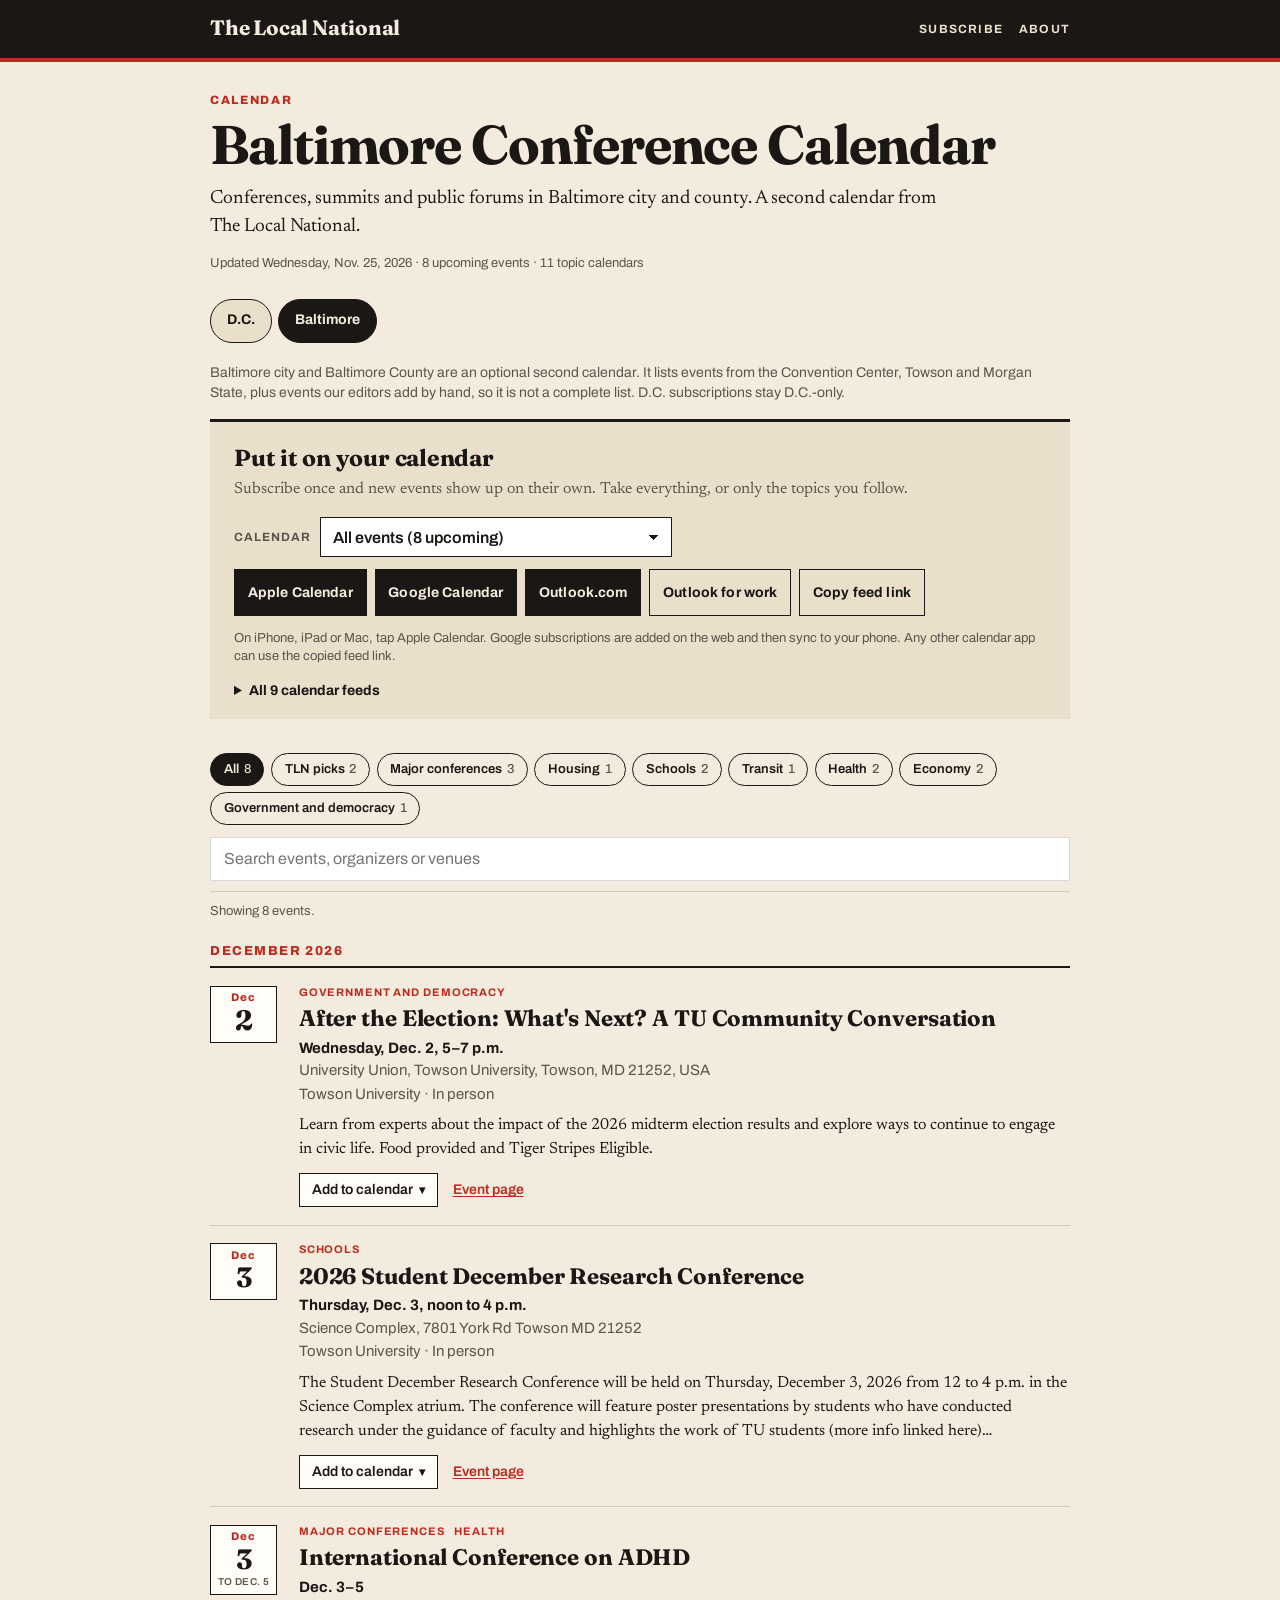
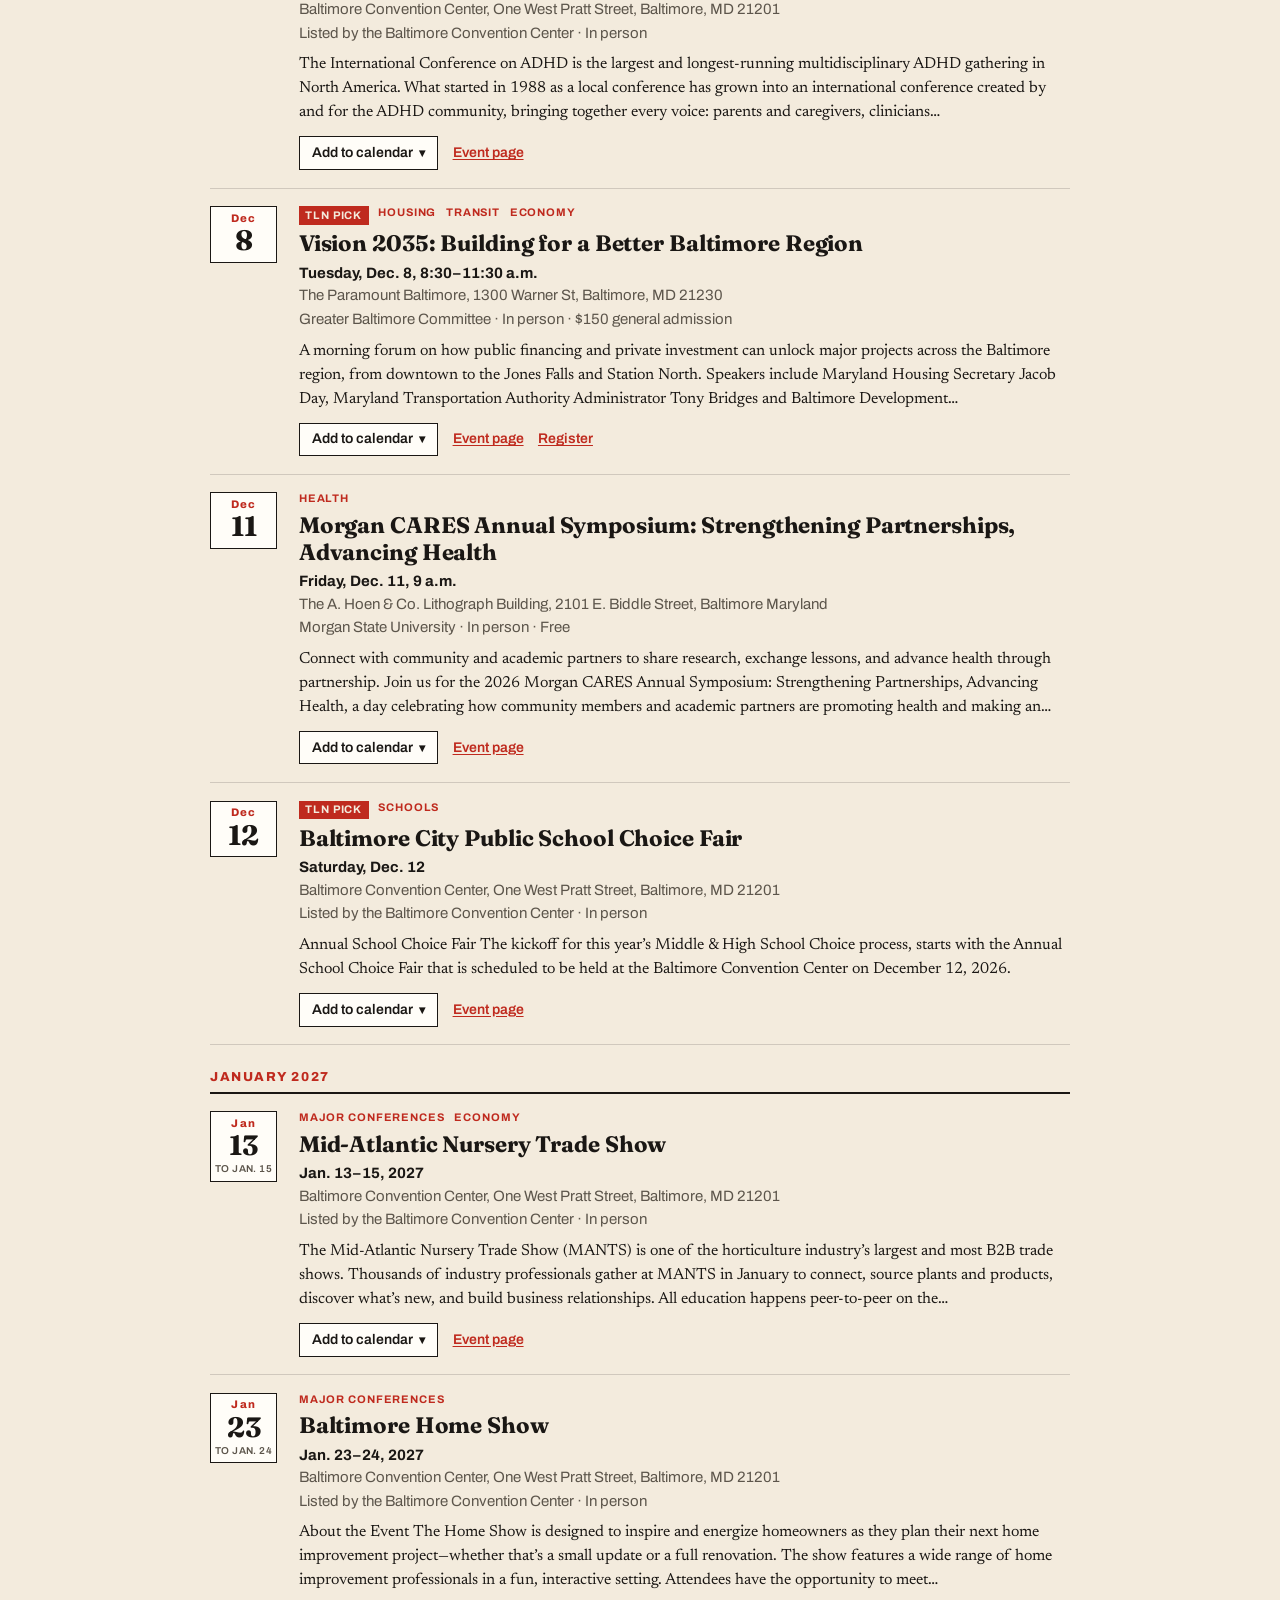
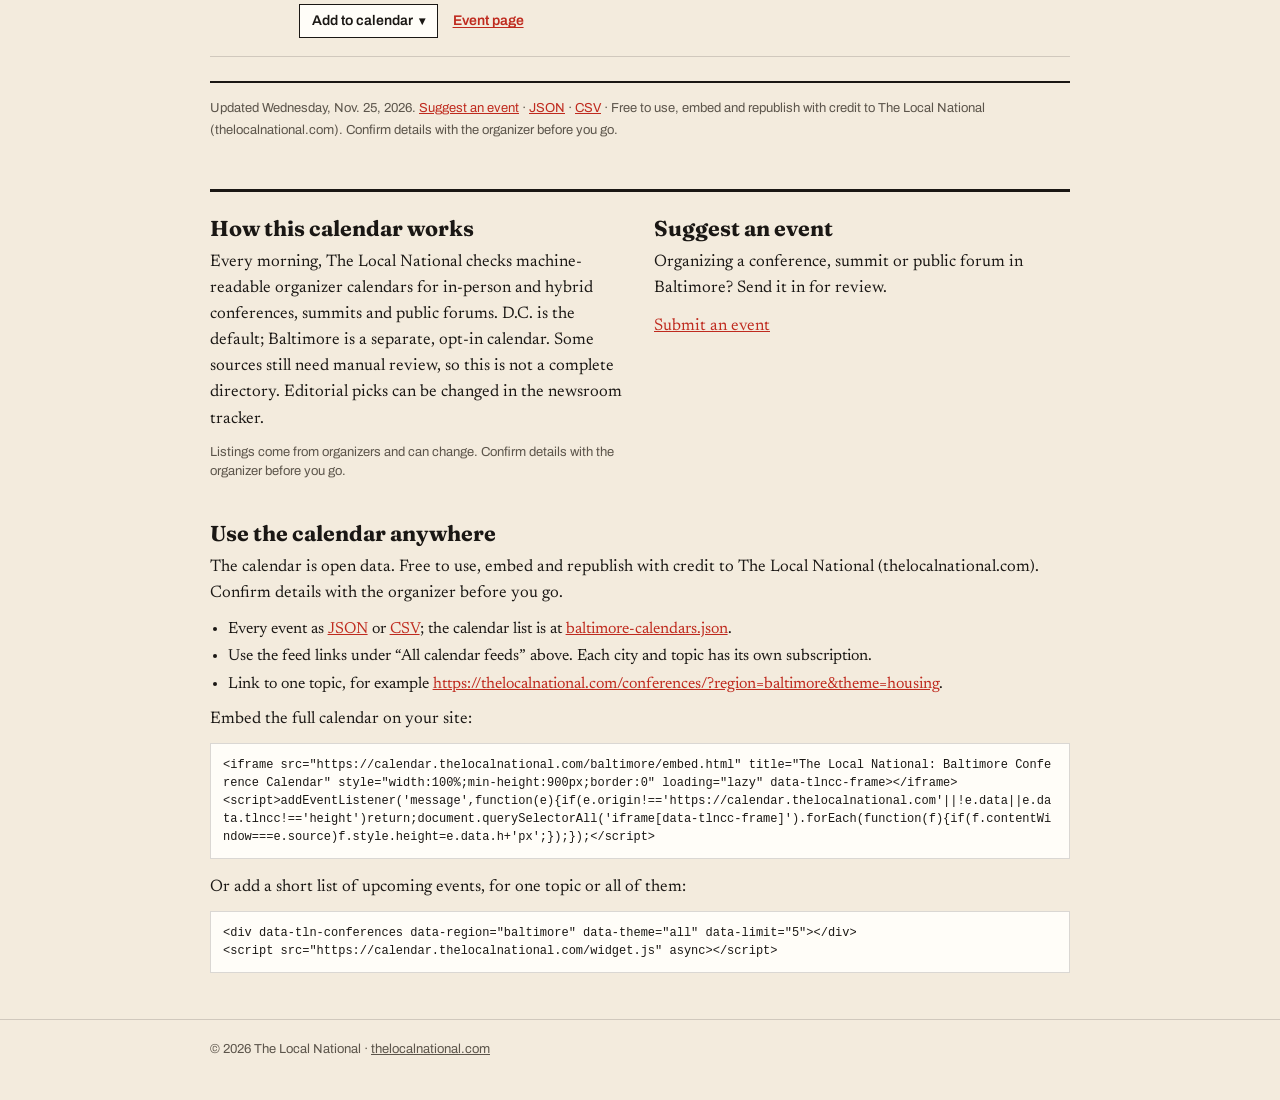
==== commit 88dcfdcd: "Calendar update for 2026-11-25 (40 events) Co-authored-by: Manus <dev-agent@manus.ai>" ====
--- a/baltimore/index.html
+++ b/baltimore/index.html
@@ -33,7 +33,7 @@
     <p class="dek">Conferences, summits and public forums in Baltimore city and county. A second calendar from The Local National.</p>
     <p class="stamp">Updated Wednesday, Nov. 25, 2026 · 8 upcoming events · 11 topic calendars</p>
   </div>
-  <div class="tlncc" data-tlncc data-default-seg="all" data-tlncc-url><nav class="tlncc-regions" aria-label="Choose a city"><a class="tlncc-region" href="https://calendar.thelocalnational.com/">D.C.</a><a class="tlncc-region" href="https://calendar.thelocalnational.com/baltimore/" aria-current="page">Baltimore</a></nav><p class="tlncc-region-note">Baltimore city and Baltimore County are an optional second calendar. Coverage starts with the Convention Center, Towson and Morgan State; more sources will be added. D.C. subscriptions stay D.C.-only.</p>
+  <div class="tlncc" data-tlncc data-default-seg="all" data-tlncc-url><nav class="tlncc-regions" aria-label="Choose a city"><a class="tlncc-region" href="https://calendar.thelocalnational.com/">D.C.</a><a class="tlncc-region" href="https://calendar.thelocalnational.com/baltimore/" aria-current="page">Baltimore</a></nav><p class="tlncc-region-note">Baltimore city and Baltimore County are an optional second calendar. It lists events from the Convention Center, Towson and Morgan State, plus events our editors add by hand, so it is not a complete list. D.C. subscriptions stay D.C.-only.</p>
 <section class="tlncc-sub" id="subscribe" aria-labelledby="tlncc-sub-h">
   <h2 class="tlncc-h2" id="tlncc-sub-h">Put it on your calendar</h2>
   <p class="tlncc-note">Subscribe once and new events show up on their own. Take everything, or only the topics you follow.</p>
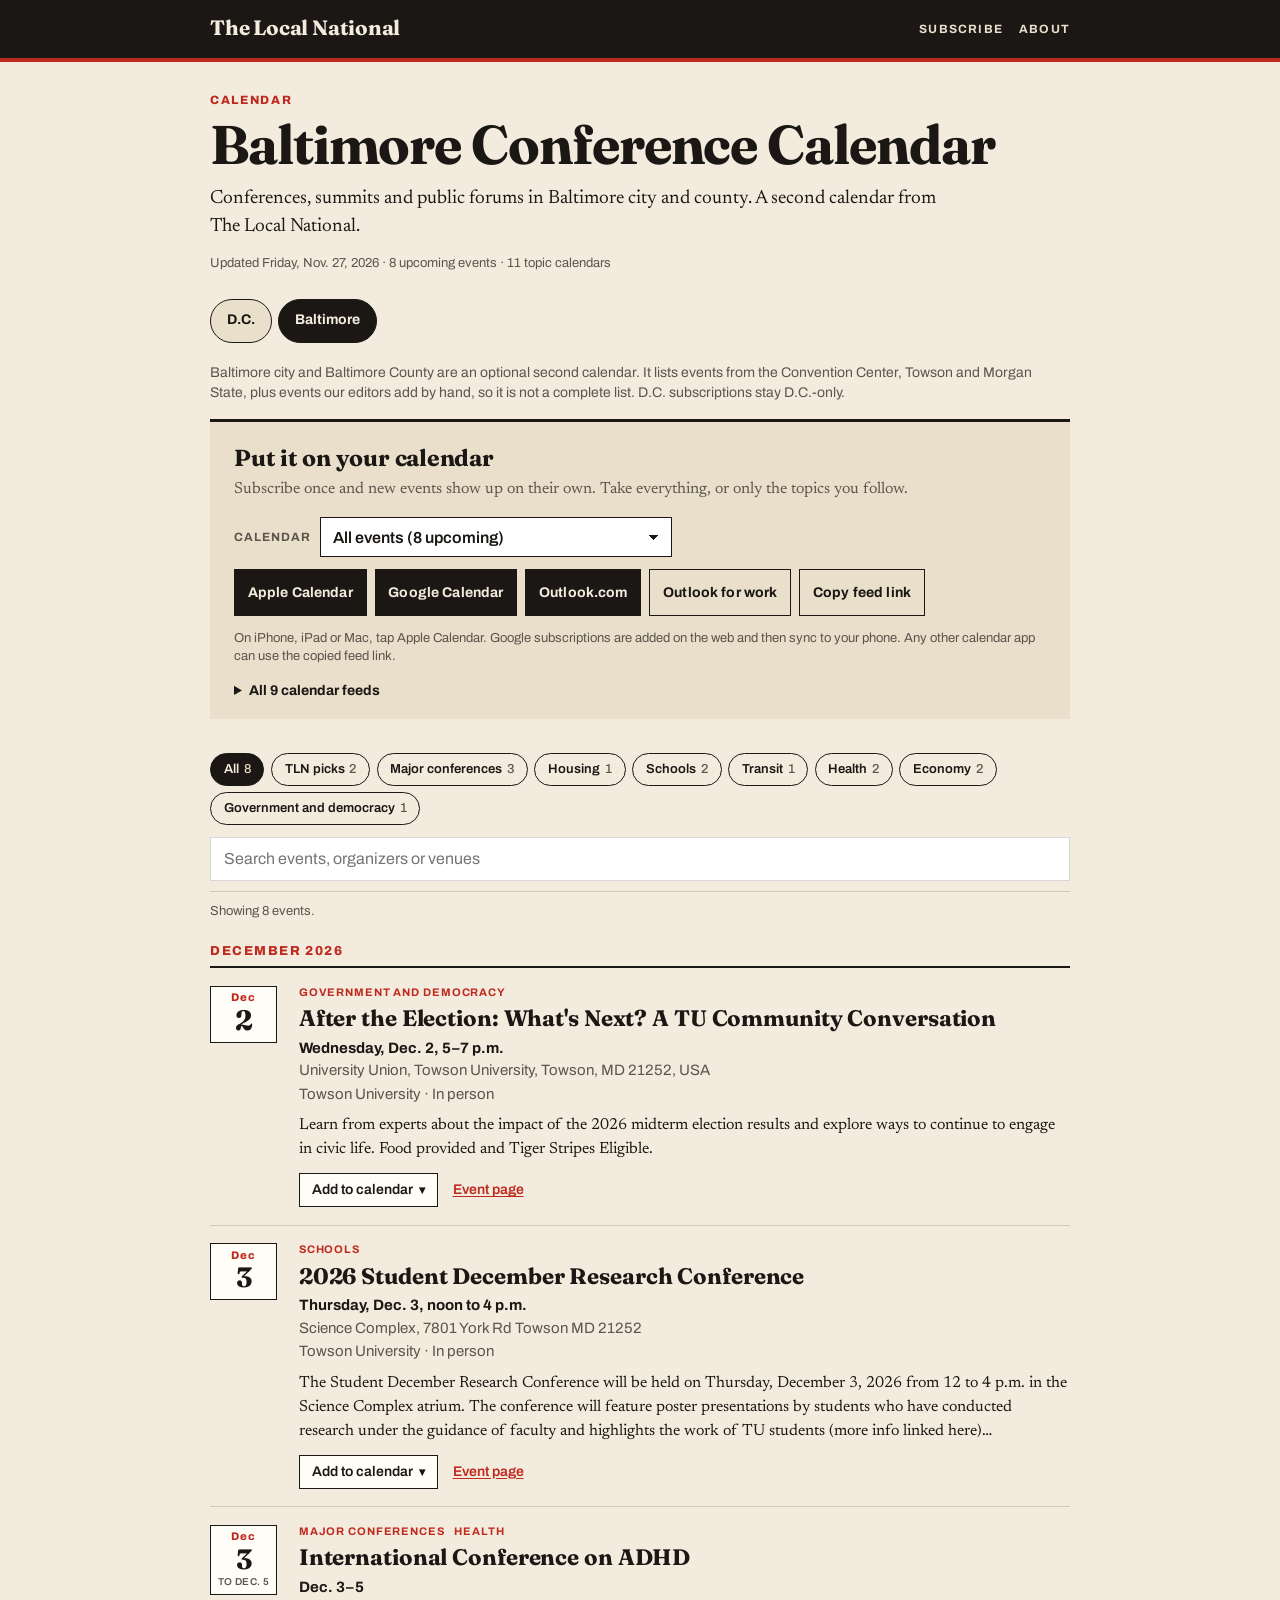
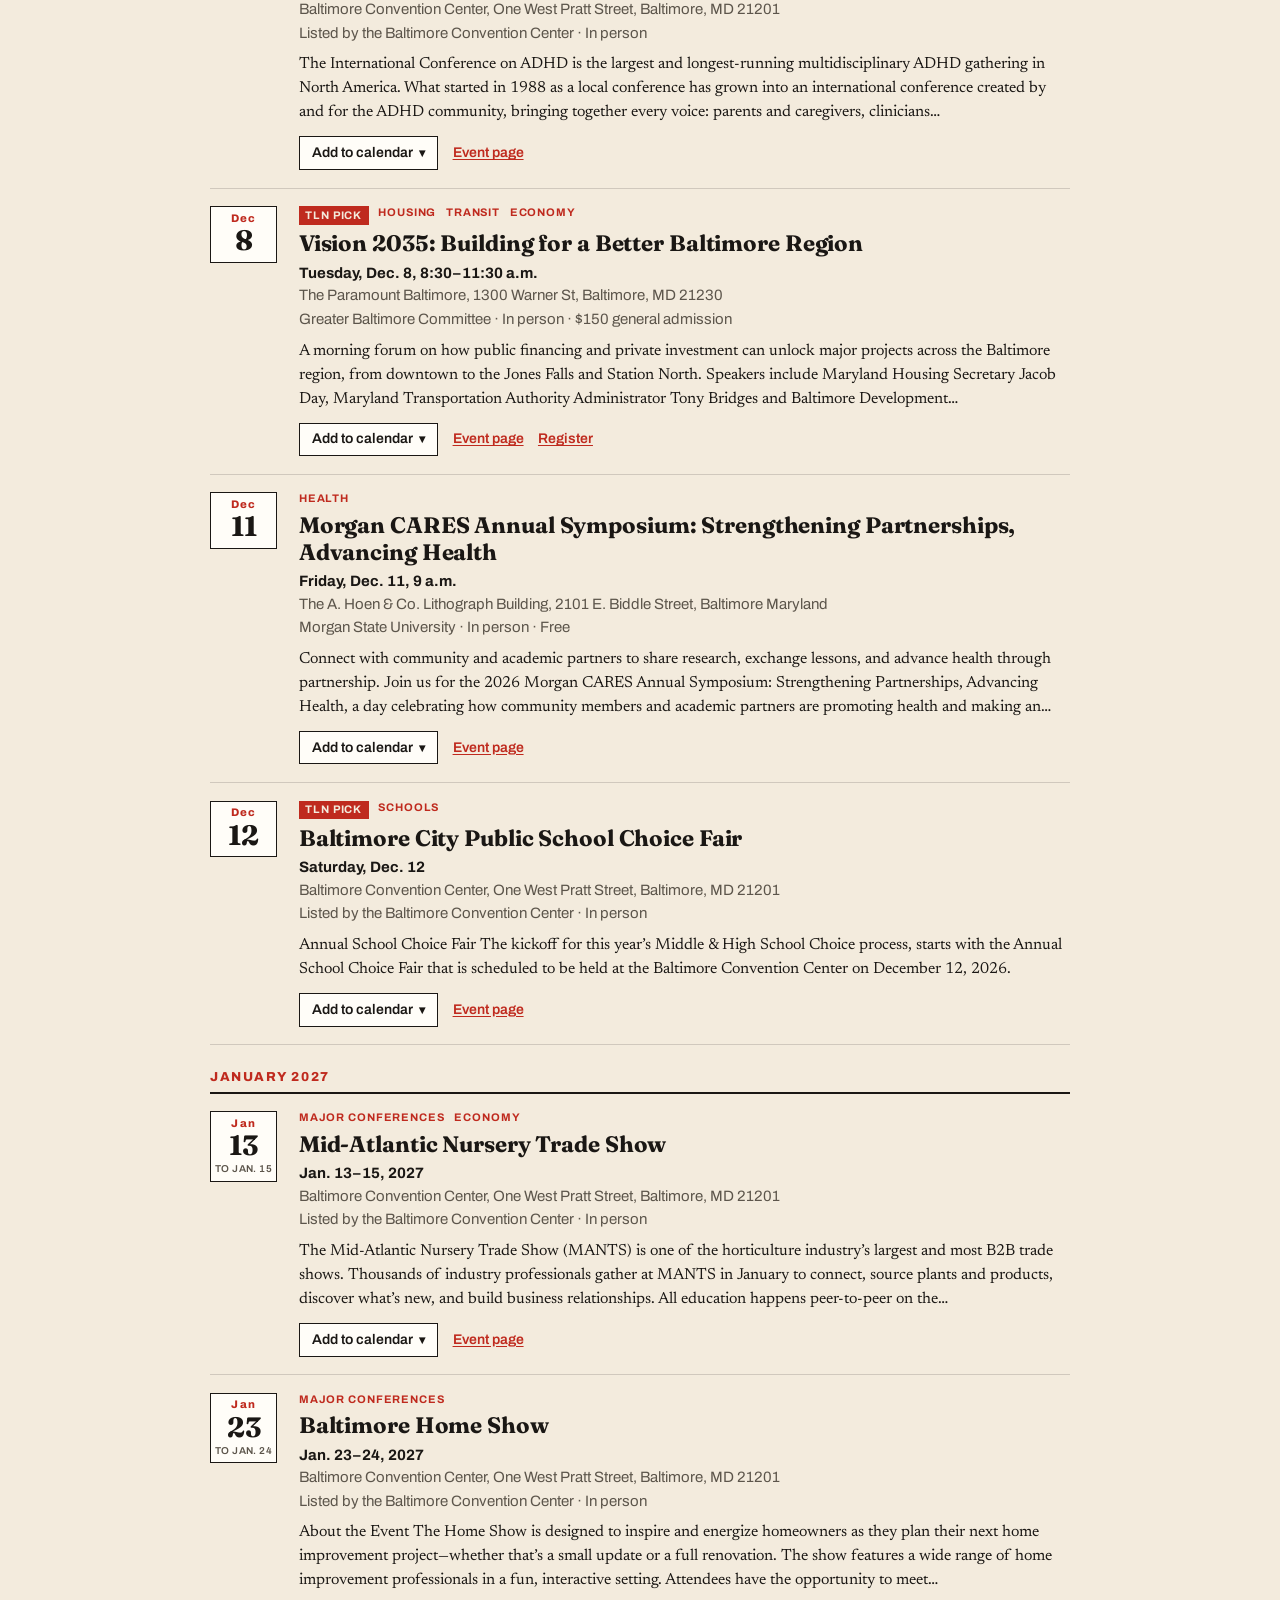
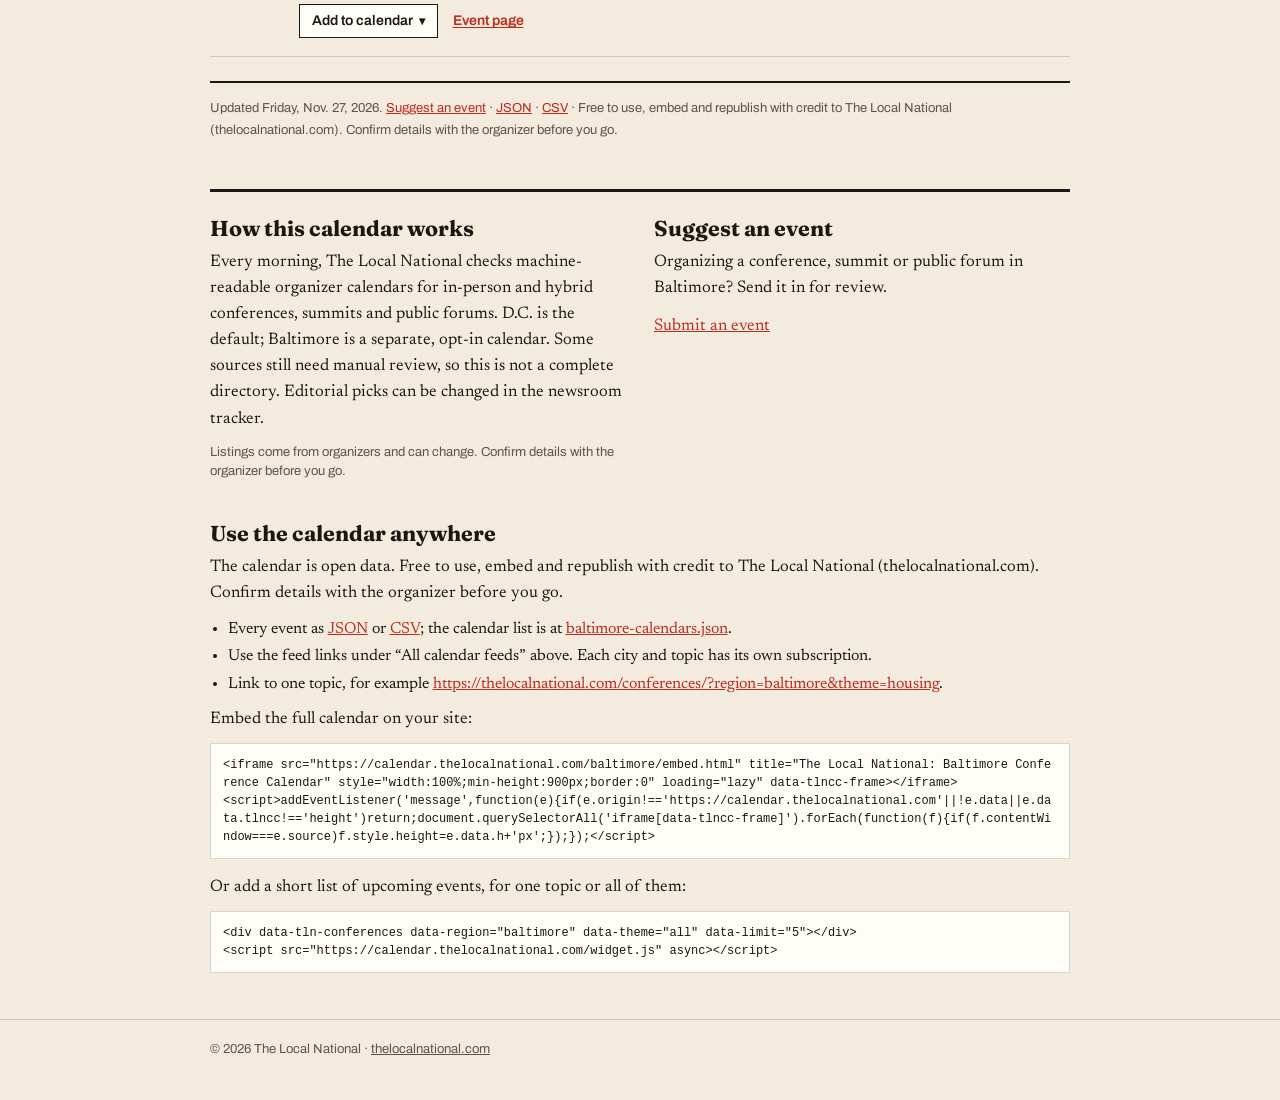
==== commit cfc303f1: "Calendar update for 2026-11-27 (41 events) Co-authored-by: Manus <dev-agent@manus.ai>" ====
--- a/baltimore/index.html
+++ b/baltimore/index.html
@@ -31,7 +31,7 @@
     <p class="kicker">Calendar</p>
     <h1>Baltimore Conference Calendar</h1>
     <p class="dek">Conferences, summits and public forums in Baltimore city and county. A second calendar from The Local National.</p>
-    <p class="stamp">Updated Wednesday, Nov. 25, 2026 · 8 upcoming events · 11 topic calendars</p>
+    <p class="stamp">Updated Friday, Nov. 27, 2026 · 8 upcoming events · 11 topic calendars</p>
   </div>
   <div class="tlncc" data-tlncc data-default-seg="all" data-tlncc-url><nav class="tlncc-regions" aria-label="Choose a city"><a class="tlncc-region" href="https://calendar.thelocalnational.com/">D.C.</a><a class="tlncc-region" href="https://calendar.thelocalnational.com/baltimore/" aria-current="page">Baltimore</a></nav><p class="tlncc-region-note">Baltimore city and Baltimore County are an optional second calendar. It lists events from the Convention Center, Towson and Morgan State, plus events our editors add by hand, so it is not a complete list. D.C. subscriptions stay D.C.-only.</p>
 <section class="tlncc-sub" id="subscribe" aria-labelledby="tlncc-sub-h">
@@ -56,7 +56,7 @@
   <div class="tlncc-search"><label class="tlncc-vh" for="tlncc-q">Search events</label>
     <input id="tlncc-q" type="search" placeholder="Search events, organizers or venues" data-tlncc-q autocomplete="off"></div>
 </div>
-<p class="tlncc-status" data-tlncc-status aria-live="polite"></p><div class="tlncc-list"><section class="tlncc-month" data-tlncc-group><h3 class="tlncc-mh">December 2026</h3><article class="tlncc-ev" id="e-4d7327c3d18c" data-segs="all governance" data-text="after the election: what&#x27;s next? a tu community conversation towson university university union, towson university, towson, md 21252, usa learn from experts about the impact of the 2026 midterm election results and explore ways to continue to engage in civic life. food provided and tiger stripes eligible. government and democracy"><div class="tlncc-badge" aria-hidden="true"><span class="m">Dec</span><span class="d">2</span></div><div class="tlncc-body"><p class="tlncc-tags"><span>Government and democracy</span></p><h4 class="tlncc-title"><a href="https://events.towson.edu/event/after-the-election-whats-next-a-tu-community-conversation" target="_blank" rel="noopener">After the Election: What&#x27;s Next? A TU Community Conversation</a></h4><p class="tlncc-when">Wednesday, Dec. 2, 5–7 p.m.</p><p class="tlncc-where">University Union, Towson University, Towson, MD 21252, USA</p><p class="tlncc-org">Towson University · In person</p><p class="tlncc-sum">Learn from experts about the impact of the 2026 midterm election results and explore ways to continue to engage in civic life. Food provided and Tiger Stripes Eligible.</p><div class="tlncc-actions"><details class="tlncc-add"><summary>Add to calendar</summary><div class="tlncc-menu"><a href="https://calendar.google.com/calendar/render?action=TEMPLATE&amp;text=After%20the%20Election%3A%20What%27s%20Next%3F%20A%20TU%20Community%20Conversation&amp;dates=20261202T170000%2F20261202T190000&amp;details=Learn%20from%20experts%20about%20the%20impact%20of%20the%202026%20midterm%20election%20results%20and%20explore%20ways%20to%20continue%20to%20engage%20in%20civic%20life.%20Food%20provided%20and%20Tiger%20Stripes%20Eligible.%0A%0AEvent%20page%3A%20https%3A%2F%2Fevents.towson.edu%2Fevent%2Fafter-the-election-whats-next-a-tu-community-conversation%0A%0AFrom%20The%20Local%20National%27s%20Baltimore%20Conference%20Calendar%3A%20https%3A%2F%2Fthelocalnational.com%2Fconferences%2F%3Fregion%3Dbaltimore%23e-4d7327c3d18c&amp;location=University%20Union%2C%20Towson%20University%2C%20Towson%2C%20MD%2021252%2C%20USA&amp;ctz=America%2FNew_York" target="_blank" rel="noopener">Google Calendar</a><a href="https://calendar.thelocalnational.com/events/4d7327c3d18c.ics">Apple Calendar (.ics)</a><a href="https://outlook.live.com/calendar/0/deeplink/compose?path=%2Fcalendar%2Faction%2Fcompose&amp;rru=addevent&amp;subject=After%20the%20Election%3A%20What%27s%20Next%3F%20A%20TU%20Community%20Conversation&amp;startdt=2026-12-02T17%3A00%3A00-05%3A00&amp;enddt=2026-12-02T19%3A00%3A00-05%3A00&amp;allday=false&amp;body=Learn%20from%20experts%20about%20the%20impact%20of%20the%202026%20midterm%20election%20results%20and%20explore%20ways%20to%20continue%20to%20engage%20in%20civic%20life.%20Food%20provided%20and%20Tiger%20Stripes%20Eligible.%0A%0AEvent%20page%3A%20https%3A%2F%2Fevents.towson.edu%2Fevent%2Fafter-the-election-whats-next-a-tu-community-conversation%0A%0AFrom%20The%20Local%20National%27s%20Baltimore%20Conference%20Calendar%3A%20https%3A%2F%2Fthelocalnational.com%2Fconferences%2F%3Fregion%3Dbaltimore%23e-4d7327c3d18c&amp;location=University%20Union%2C%20Towson%20University%2C%20Towson%2C%20MD%2021252%2C%20USA" target="_blank" rel="noopener">Outlook.com</a><a href="https://outlook.office.com/calendar/0/deeplink/compose?path=%2Fcalendar%2Faction%2Fcompose&amp;rru=addevent&amp;subject=After%20the%20Election%3A%20What%27s%20Next%3F%20A%20TU%20Community%20Conversation&amp;startdt=2026-12-02T17%3A00%3A00-05%3A00&amp;enddt=2026-12-02T19%3A00%3A00-05%3A00&amp;allday=false&amp;body=Learn%20from%20experts%20about%20the%20impact%20of%20the%202026%20midterm%20election%20results%20and%20explore%20ways%20to%20continue%20to%20engage%20in%20civic%20life.%20Food%20provided%20and%20Tiger%20Stripes%20Eligible.%0A%0AEvent%20page%3A%20https%3A%2F%2Fevents.towson.edu%2Fevent%2Fafter-the-election-whats-next-a-tu-community-conversation%0A%0AFrom%20The%20Local%20National%27s%20Baltimore%20Conference%20Calendar%3A%20https%3A%2F%2Fthelocalnational.com%2Fconferences%2F%3Fregion%3Dbaltimore%23e-4d7327c3d18c&amp;location=University%20Union%2C%20Towson%20University%2C%20Towson%2C%20MD%2021252%2C%20USA" target="_blank" rel="noopener">Outlook for work</a><a href="https://calendar.thelocalnational.com/events/4d7327c3d18c.ics" download>Download .ics file</a></div></details><a class="tlncc-link" href="https://events.towson.edu/event/after-the-election-whats-next-a-tu-community-conversation" target="_blank" rel="noopener">Event page</a></div></div></article><article class="tlncc-ev" id="e-daa06b11ce95" data-segs="all schools" data-text="2026 student december research conference towson university science complex, 7801 york rd towson md 21252 the student december research conference will be held on thursday, december 3, 2026 from 12 to 4 p.m. in the science complex atrium. the conference will feature poster presentations by students who have conducted research under the guidance of faculty and highlights the work of tu students (more info linked here)… schools"><div class="tlncc-badge" aria-hidden="true"><span class="m">Dec</span><span class="d">3</span></div><div class="tlncc-body"><p class="tlncc-tags"><span>Schools</span></p><h4 class="tlncc-title"><a href="https://events.towson.edu/event/2026-student-december-research-conference" target="_blank" rel="noopener">2026 Student December Research Conference</a></h4><p class="tlncc-when">Thursday, Dec. 3, noon to 4 p.m.</p><p class="tlncc-where">Science Complex, 7801 York Rd Towson MD 21252</p><p class="tlncc-org">Towson University · In person</p><p class="tlncc-sum">The Student December Research Conference will be held on Thursday, December 3, 2026 from 12 to 4 p.m. in the Science Complex atrium. The conference will feature poster presentations by students who have conducted research under the guidance of faculty and highlights the work of TU students (more info linked here)…</p><div class="tlncc-actions"><details class="tlncc-add"><summary>Add to calendar</summary><div class="tlncc-menu"><a href="https://calendar.google.com/calendar/render?action=TEMPLATE&amp;text=2026%20Student%20December%20Research%20Conference&amp;dates=20261203T120000%2F20261203T160000&amp;details=The%20Student%20December%20Research%20Conference%20will%20be%20held%20on%20Thursday%2C%20December%203%2C%202026%20from%2012%20to%204%20p.m.%20in%20the%20Science%20Complex%20atrium.%20The%20conference%20will%20feature%20poster%20presentations%20by%20students%20who%20have%20conducted%20research%20under%20the%20guidance%20of%20faculty%20and%20highlights%20the%20work%20of%20TU%20students%20%28more%20info%20linked%20here%29%E2%80%A6%0A%0AEvent%20page%3A%20https%3A%2F%2Fevents.towson.edu%2Fevent%2F2026-student-december-research-conference%0A%0AFrom%20The%20Local%20National%27s%20Baltimore%20Conference%20Calendar%3A%20https%3A%2F%2Fthelocalnational.com%2Fconferences%2F%3Fregion%3Dbaltimore%23e-daa06b11ce95&amp;location=Science%20Complex%2C%207801%20York%20Rd%20Towson%20MD%2021252&amp;ctz=America%2FNew_York" target="_blank" rel="noopener">Google Calendar</a><a href="https://calendar.thelocalnational.com/events/daa06b11ce95.ics">Apple Calendar (.ics)</a><a href="https://outlook.live.com/calendar/0/deeplink/compose?path=%2Fcalendar%2Faction%2Fcompose&amp;rru=addevent&amp;subject=2026%20Student%20December%20Research%20Conference&amp;startdt=2026-12-03T12%3A00%3A00-05%3A00&amp;enddt=2026-12-03T16%3A00%3A00-05%3A00&amp;allday=false&amp;body=The%20Student%20December%20Research%20Conference%20will%20be%20held%20on%20Thursday%2C%20December%203%2C%202026%20from%2012%20to%204%20p.m.%20in%20the%20Science%20Complex%20atrium.%20The%20conference%20will%20feature%20poster%20presentations%20by%20students%20who%20have%20conducted%20research%20under%20the%20guidance%20of%20faculty%20and%20highlights%20the%20work%20of%20TU%20students%20%28more%20info%20linked%20here%29%E2%80%A6%0A%0AEvent%20page%3A%20https%3A%2F%2Fevents.towson.edu%2Fevent%2F2026-student-december-research-conference%0A%0AFrom%20The%20Local%20National%27s%20Baltimore%20Conference%20Calendar%3A%20https%3A%2F%2Fthelocalnational.com%2Fconferences%2F%3Fregion%3Dbaltimore%23e-daa06b11ce95&amp;location=Science%20Complex%2C%207801%20York%20Rd%20Towson%20MD%2021252" target="_blank" rel="noopener">Outlook.com</a><a href="https://outlook.office.com/calendar/0/deeplink/compose?path=%2Fcalendar%2Faction%2Fcompose&amp;rru=addevent&amp;subject=2026%20Student%20December%20Research%20Conference&amp;startdt=2026-12-03T12%3A00%3A00-05%3A00&amp;enddt=2026-12-03T16%3A00%3A00-05%3A00&amp;allday=false&amp;body=The%20Student%20December%20Research%20Conference%20will%20be%20held%20on%20Thursday%2C%20December%203%2C%202026%20from%2012%20to%204%20p.m.%20in%20the%20Science%20Complex%20atrium.%20The%20conference%20will%20feature%20poster%20presentations%20by%20students%20who%20have%20conducted%20research%20under%20the%20guidance%20of%20faculty%20and%20highlights%20the%20work%20of%20TU%20students%20%28more%20info%20linked%20here%29%E2%80%A6%0A%0AEvent%20page%3A%20https%3A%2F%2Fevents.towson.edu%2Fevent%2F2026-student-december-research-conference%0A%0AFrom%20The%20Local%20National%27s%20Baltimore%20Conference%20Calendar%3A%20https%3A%2F%2Fthelocalnational.com%2Fconferences%2F%3Fregion%3Dbaltimore%23e-daa06b11ce95&amp;location=Science%20Complex%2C%207801%20York%20Rd%20Towson%20MD%2021252" target="_blank" rel="noopener">Outlook for work</a><a href="https://calendar.thelocalnational.com/events/daa06b11ce95.ics" download>Download .ics file</a></div></details><a class="tlncc-link" href="https://events.towson.edu/event/2026-student-december-research-conference" target="_blank" rel="noopener">Event page</a></div></div></article><article class="tlncc-ev" id="e-558cbdc7e7a5" data-segs="all major health" data-text="international conference on adhd listed by the baltimore convention center baltimore convention center, one west pratt street, baltimore, md 21201 the international conference on adhd is the largest and longest-running multidisciplinary adhd gathering in north america. what started in 1988 as a local conference has grown into an international conference created by and for the adhd community, bringing together every voice: parents and caregivers, clinicians… major conferences health"><div class="tlncc-badge" aria-hidden="true"><span class="m">Dec</span><span class="d">3</span><span class="r">to Dec. 5</span></div><div class="tlncc-body"><p class="tlncc-tags"><span>Major conferences</span><span>Health</span></p><h4 class="tlncc-title"><a href="https://www.bccenter.org/events/2026/international-conference-on-adhd" target="_blank" rel="noopener">International Conference on ADHD</a></h4><p class="tlncc-when">Dec. 3–5</p><p class="tlncc-where">Baltimore Convention Center, One West Pratt Street, Baltimore, MD 21201</p><p class="tlncc-org">Listed by the Baltimore Convention Center · In person</p><p class="tlncc-sum">The International Conference on ADHD is the largest and longest-running multidisciplinary ADHD gathering in North America. What started in 1988 as a local conference has grown into an international conference created by and for the ADHD community, bringing together every voice: parents and caregivers, clinicians…</p><div class="tlncc-actions"><details class="tlncc-add"><summary>Add to calendar</summary><div class="tlncc-menu"><a href="https://calendar.google.com/calendar/render?action=TEMPLATE&amp;text=International%20Conference%20on%20ADHD&amp;dates=20261203%2F20261206&amp;details=The%20International%20Conference%20on%20ADHD%20is%20the%20largest%20and%20longest-running%20multidisciplinary%20ADHD%20gathering%20in%20North%20America.%20What%20started%20in%201988%20as%20a%20local%20conference%20has%20grown%20into%20an%20international%20conference%20created%20by%20and%20for%20the%20ADHD%20community%2C%20bringing%20together%20every%20voice%3A%20parents%20and%20caregivers%2C%20clinicians%E2%80%A6%0A%0AEvent%20page%3A%20https%3A%2F%2Fwww.bccenter.org%2Fevents%2F2026%2Finternational-conference-on-adhd%0A%0AFrom%20The%20Local%20National%27s%20Baltimore%20Conference%20Calendar%3A%20https%3A%2F%2Fthelocalnational.com%2Fconferences%2F%3Fregion%3Dbaltimore%23e-558cbdc7e7a5&amp;location=Baltimore%20Convention%20Center%2C%20One%20West%20Pratt%20Street%2C%20Baltimore%2C%20MD%2021201" target="_blank" rel="noopener">Google Calendar</a><a href="https://calendar.thelocalnational.com/events/558cbdc7e7a5.ics">Apple Calendar (.ics)</a><a href="https://outlook.live.com/calendar/0/deeplink/compose?path=%2Fcalendar%2Faction%2Fcompose&amp;rru=addevent&amp;subject=International%20Conference%20on%20ADHD&amp;startdt=2026-12-03&amp;enddt=2026-12-06&amp;allday=true&amp;body=The%20International%20Conference%20on%20ADHD%20is%20the%20largest%20and%20longest-running%20multidisciplinary%20ADHD%20gathering%20in%20North%20America.%20What%20started%20in%201988%20as%20a%20local%20conference%20has%20grown%20into%20an%20international%20conference%20created%20by%20and%20for%20the%20ADHD%20community%2C%20bringing%20together%20every%20voice%3A%20parents%20and%20caregivers%2C%20clinicians%E2%80%A6%0A%0AEvent%20page%3A%20https%3A%2F%2Fwww.bccenter.org%2Fevents%2F2026%2Finternational-conference-on-adhd%0A%0AFrom%20The%20Local%20National%27s%20Baltimore%20Conference%20Calendar%3A%20https%3A%2F%2Fthelocalnational.com%2Fconferences%2F%3Fregion%3Dbaltimore%23e-558cbdc7e7a5&amp;location=Baltimore%20Convention%20Center%2C%20One%20West%20Pratt%20Street%2C%20Baltimore%2C%20MD%2021201" target="_blank" rel="noopener">Outlook.com</a><a href="https://outlook.office.com/calendar/0/deeplink/compose?path=%2Fcalendar%2Faction%2Fcompose&amp;rru=addevent&amp;subject=International%20Conference%20on%20ADHD&amp;startdt=2026-12-03&amp;enddt=2026-12-06&amp;allday=true&amp;body=The%20International%20Conference%20on%20ADHD%20is%20the%20largest%20and%20longest-running%20multidisciplinary%20ADHD%20gathering%20in%20North%20America.%20What%20started%20in%201988%20as%20a%20local%20conference%20has%20grown%20into%20an%20international%20conference%20created%20by%20and%20for%20the%20ADHD%20community%2C%20bringing%20together%20every%20voice%3A%20parents%20and%20caregivers%2C%20clinicians%E2%80%A6%0A%0AEvent%20page%3A%20https%3A%2F%2Fwww.bccenter.org%2Fevents%2F2026%2Finternational-conference-on-adhd%0A%0AFrom%20The%20Local%20National%27s%20Baltimore%20Conference%20Calendar%3A%20https%3A%2F%2Fthelocalnational.com%2Fconferences%2F%3Fregion%3Dbaltimore%23e-558cbdc7e7a5&amp;location=Baltimore%20Convention%20Center%2C%20One%20West%20Pratt%20Street%2C%20Baltimore%2C%20MD%2021201" target="_blank" rel="noopener">Outlook for work</a><a href="https://calendar.thelocalnational.com/events/558cbdc7e7a5.ics" download>Download .ics file</a></div></details><a class="tlncc-link" href="https://www.bccenter.org/events/2026/international-conference-on-adhd" target="_blank" rel="noopener">Event page</a></div></div></article><article class="tlncc-ev" id="e-34a33e698ad4" data-segs="all tln-picks housing transit economy" data-text="vision 2035: building for a better baltimore region greater baltimore committee the paramount baltimore, 1300 warner st, baltimore, md 21230 a morning forum on how public financing and private investment can unlock major projects across the baltimore region, from downtown to the jones falls and station north. speakers include maryland housing secretary jacob day, maryland transportation authority administrator tony bridges and baltimore development… tln picks housing transit economy"><div class="tlncc-badge" aria-hidden="true"><span class="m">Dec</span><span class="d">8</span></div><div class="tlncc-body"><p class="tlncc-tags"><span class="is-pick">TLN pick</span><span>Housing</span><span>Transit</span><span>Economy</span></p><h4 class="tlncc-title"><a href="https://gbc.org/event/vision-2035-building-for-a-better-baltimore-region/" target="_blank" rel="noopener">Vision 2035: Building for a Better Baltimore Region</a></h4><p class="tlncc-when">Tuesday, Dec. 8, 8:30–11:30 a.m.</p><p class="tlncc-where">The Paramount Baltimore, 1300 Warner St, Baltimore, MD 21230</p><p class="tlncc-org">Greater Baltimore Committee · In person · $150 general admission</p><p class="tlncc-sum">A morning forum on how public financing and private investment can unlock major projects across the Baltimore region, from downtown to the Jones Falls and Station North. Speakers include Maryland Housing Secretary Jacob Day, Maryland Transportation Authority Administrator Tony Bridges and Baltimore Development…</p><div class="tlncc-actions"><details class="tlncc-add"><summary>Add to calendar</summary><div class="tlncc-menu"><a href="https://calendar.google.com/calendar/render?action=TEMPLATE&amp;text=Vision%202035%3A%20Building%20for%20a%20Better%20Baltimore%20Region&amp;dates=20261208T083000%2F20261208T113000&amp;details=A%20morning%20forum%20on%20how%20public%20financing%20and%20private%20investment%20can%20unlock%20major%20projects%20across%20the%20Baltimore%20region%2C%20from%20downtown%20to%20the%20Jones%20Falls%20and%20Station%20North.%20Speakers%20include%20Maryland%20Housing%20Secretary%20Jacob%20Day%2C%20Maryland%20Transportation%20Authority%20Administrator%20Tony%20Bridges%20and%20Baltimore%20Development%E2%80%A6%0A%0AEvent%20page%3A%20https%3A%2F%2Fgbc.org%2Fevent%2Fvision-2035-building-for-a-better-baltimore-region%2F%0A%0AFrom%20The%20Local%20National%27s%20Baltimore%20Conference%20Calendar%3A%20https%3A%2F%2Fthelocalnational.com%2Fconferences%2F%3Fregion%3Dbaltimore%23e-34a33e698ad4&amp;location=The%20Paramount%20Baltimore%2C%201300%20Warner%20St%2C%20Baltimore%2C%20MD%2021230&amp;ctz=America%2FNew_York" target="_blank" rel="noopener">Google Calendar</a><a href="https://calendar.thelocalnational.com/events/34a33e698ad4.ics">Apple Calendar (.ics)</a><a href="https://outlook.live.com/calendar/0/deeplink/compose?path=%2Fcalendar%2Faction%2Fcompose&amp;rru=addevent&amp;subject=Vision%202035%3A%20Building%20for%20a%20Better%20Baltimore%20Region&amp;startdt=2026-12-08T08%3A30%3A00-05%3A00&amp;enddt=2026-12-08T11%3A30%3A00-05%3A00&amp;allday=false&amp;body=A%20morning%20forum%20on%20how%20public%20financing%20and%20private%20investment%20can%20unlock%20major%20projects%20across%20the%20Baltimore%20region%2C%20from%20downtown%20to%20the%20Jones%20Falls%20and%20Station%20North.%20Speakers%20include%20Maryland%20Housing%20Secretary%20Jacob%20Day%2C%20Maryland%20Transportation%20Authority%20Administrator%20Tony%20Bridges%20and%20Baltimore%20Development%E2%80%A6%0A%0AEvent%20page%3A%20https%3A%2F%2Fgbc.org%2Fevent%2Fvision-2035-building-for-a-better-baltimore-region%2F%0A%0AFrom%20The%20Local%20National%27s%20Baltimore%20Conference%20Calendar%3A%20https%3A%2F%2Fthelocalnational.com%2Fconferences%2F%3Fregion%3Dbaltimore%23e-34a33e698ad4&amp;location=The%20Paramount%20Baltimore%2C%201300%20Warner%20St%2C%20Baltimore%2C%20MD%2021230" target="_blank" rel="noopener">Outlook.com</a><a href="https://outlook.office.com/calendar/0/deeplink/compose?path=%2Fcalendar%2Faction%2Fcompose&amp;rru=addevent&amp;subject=Vision%202035%3A%20Building%20for%20a%20Better%20Baltimore%20Region&amp;startdt=2026-12-08T08%3A30%3A00-05%3A00&amp;enddt=2026-12-08T11%3A30%3A00-05%3A00&amp;allday=false&amp;body=A%20morning%20forum%20on%20how%20public%20financing%20and%20private%20investment%20can%20unlock%20major%20projects%20across%20the%20Baltimore%20region%2C%20from%20downtown%20to%20the%20Jones%20Falls%20and%20Station%20North.%20Speakers%20include%20Maryland%20Housing%20Secretary%20Jacob%20Day%2C%20Maryland%20Transportation%20Authority%20Administrator%20Tony%20Bridges%20and%20Baltimore%20Development%E2%80%A6%0A%0AEvent%20page%3A%20https%3A%2F%2Fgbc.org%2Fevent%2Fvision-2035-building-for-a-better-baltimore-region%2F%0A%0AFrom%20The%20Local%20National%27s%20Baltimore%20Conference%20Calendar%3A%20https%3A%2F%2Fthelocalnational.com%2Fconferences%2F%3Fregion%3Dbaltimore%23e-34a33e698ad4&amp;location=The%20Paramount%20Baltimore%2C%201300%20Warner%20St%2C%20Baltimore%2C%20MD%2021230" target="_blank" rel="noopener">Outlook for work</a><a href="https://calendar.thelocalnational.com/events/34a33e698ad4.ics" download>Download .ics file</a></div></details><a class="tlncc-link" href="https://gbc.org/event/vision-2035-building-for-a-better-baltimore-region/" target="_blank" rel="noopener">Event page</a><a class="tlncc-link" href="https://events.blackthorn.io/en/KbOkKk6/vision-2035-building-for-a-better-baltimore-region-6a2cPC2gm4RK/overview" target="_blank" rel="noopener">Register</a></div></div></article><article class="tlncc-ev" id="e-664feea12d19" data-segs="all health" data-text="morgan cares annual symposium: strengthening partnerships, advancing health morgan state university the a. hoen &amp; co. lithograph building, 2101 e. biddle street, baltimore maryland connect with community and academic partners to share research, exchange lessons, and advance health through partnership. join us for the 2026 morgan cares annual symposium: strengthening partnerships, advancing health, a day celebrating how community members and academic partners are promoting health and making an… health"><div class="tlncc-badge" aria-hidden="true"><span class="m">Dec</span><span class="d">11</span></div><div class="tlncc-body"><p class="tlncc-tags"><span>Health</span></p><h4 class="tlncc-title"><a href="https://events.morgan.edu/event/morgan-cares-annual-symposium-strengthening-partnerships-advancing-health" target="_blank" rel="noopener">Morgan CARES Annual Symposium: Strengthening Partnerships, Advancing Health</a></h4><p class="tlncc-when">Friday, Dec. 11, 9 a.m.</p><p class="tlncc-where">The A. Hoen &amp; Co. Lithograph Building, 2101 E. Biddle Street, Baltimore Maryland</p><p class="tlncc-org">Morgan State University · In person · Free</p><p class="tlncc-sum">Connect with community and academic partners to share research, exchange lessons, and advance health through partnership. Join us for the 2026 Morgan CARES Annual Symposium: Strengthening Partnerships, Advancing Health, a day celebrating how community members and academic partners are promoting health and making an…</p><div class="tlncc-actions"><details class="tlncc-add"><summary>Add to calendar</summary><div class="tlncc-menu"><a href="https://calendar.google.com/calendar/render?action=TEMPLATE&amp;text=Morgan%20CARES%20Annual%20Symposium%3A%20Strengthening%20Partnerships%2C%20Advancing%20Health&amp;dates=20261211T090000%2F20261211T110000&amp;details=Connect%20with%20community%20and%20academic%20partners%20to%20share%20research%2C%20exchange%20lessons%2C%20and%20advance%20health%20through%20partnership.%20Join%20us%20for%20the%202026%20Morgan%20CARES%20Annual%20Symposium%3A%20Strengthening%20Partnerships%2C%20Advancing%20Health%2C%20a%20day%20celebrating%20how%20community%20members%20and%20academic%20partners%20are%20promoting%20health%20and%20making%20an%E2%80%A6%0A%0AEvent%20page%3A%20https%3A%2F%2Fevents.morgan.edu%2Fevent%2Fmorgan-cares-annual-symposium-strengthening-partnerships-advancing-health%0A%0AFrom%20The%20Local%20National%27s%20Baltimore%20Conference%20Calendar%3A%20https%3A%2F%2Fthelocalnational.com%2Fconferences%2F%3Fregion%3Dbaltimore%23e-664feea12d19&amp;location=The%20A.%20Hoen%20%26%20Co.%20Lithograph%20Building%2C%202101%20E.%20Biddle%20Street%2C%20Baltimore%20Maryland&amp;ctz=America%2FNew_York" target="_blank" rel="noopener">Google Calendar</a><a href="https://calendar.thelocalnational.com/events/664feea12d19.ics">Apple Calendar (.ics)</a><a href="https://outlook.live.com/calendar/0/deeplink/compose?path=%2Fcalendar%2Faction%2Fcompose&amp;rru=addevent&amp;subject=Morgan%20CARES%20Annual%20Symposium%3A%20Strengthening%20Partnerships%2C%20Advancing%20Health&amp;startdt=2026-12-11T09%3A00%3A00-05%3A00&amp;enddt=2026-12-11T11%3A00%3A00-05%3A00&amp;allday=false&amp;body=Connect%20with%20community%20and%20academic%20partners%20to%20share%20research%2C%20exchange%20lessons%2C%20and%20advance%20health%20through%20partnership.%20Join%20us%20for%20the%202026%20Morgan%20CARES%20Annual%20Symposium%3A%20Strengthening%20Partnerships%2C%20Advancing%20Health%2C%20a%20day%20celebrating%20how%20community%20members%20and%20academic%20partners%20are%20promoting%20health%20and%20making%20an%E2%80%A6%0A%0AEvent%20page%3A%20https%3A%2F%2Fevents.morgan.edu%2Fevent%2Fmorgan-cares-annual-symposium-strengthening-partnerships-advancing-health%0A%0AFrom%20The%20Local%20National%27s%20Baltimore%20Conference%20Calendar%3A%20https%3A%2F%2Fthelocalnational.com%2Fconferences%2F%3Fregion%3Dbaltimore%23e-664feea12d19&amp;location=The%20A.%20Hoen%20%26%20Co.%20Lithograph%20Building%2C%202101%20E.%20Biddle%20Street%2C%20Baltimore%20Maryland" target="_blank" rel="noopener">Outlook.com</a><a href="https://outlook.office.com/calendar/0/deeplink/compose?path=%2Fcalendar%2Faction%2Fcompose&amp;rru=addevent&amp;subject=Morgan%20CARES%20Annual%20Symposium%3A%20Strengthening%20Partnerships%2C%20Advancing%20Health&amp;startdt=2026-12-11T09%3A00%3A00-05%3A00&amp;enddt=2026-12-11T11%3A00%3A00-05%3A00&amp;allday=false&amp;body=Connect%20with%20community%20and%20academic%20partners%20to%20share%20research%2C%20exchange%20lessons%2C%20and%20advance%20health%20through%20partnership.%20Join%20us%20for%20the%202026%20Morgan%20CARES%20Annual%20Symposium%3A%20Strengthening%20Partnerships%2C%20Advancing%20Health%2C%20a%20day%20celebrating%20how%20community%20members%20and%20academic%20partners%20are%20promoting%20health%20and%20making%20an%E2%80%A6%0A%0AEvent%20page%3A%20https%3A%2F%2Fevents.morgan.edu%2Fevent%2Fmorgan-cares-annual-symposium-strengthening-partnerships-advancing-health%0A%0AFrom%20The%20Local%20National%27s%20Baltimore%20Conference%20Calendar%3A%20https%3A%2F%2Fthelocalnational.com%2Fconferences%2F%3Fregion%3Dbaltimore%23e-664feea12d19&amp;location=The%20A.%20Hoen%20%26%20Co.%20Lithograph%20Building%2C%202101%20E.%20Biddle%20Street%2C%20Baltimore%20Maryland" target="_blank" rel="noopener">Outlook for work</a><a href="https://calendar.thelocalnational.com/events/664feea12d19.ics" download>Download .ics file</a></div></details><a class="tlncc-link" href="https://events.morgan.edu/event/morgan-cares-annual-symposium-strengthening-partnerships-advancing-health" target="_blank" rel="noopener">Event page</a></div></div></article><article class="tlncc-ev" id="e-e5a5977be91b" data-segs="all tln-picks schools" data-text="baltimore city public school choice fair listed by the baltimore convention center baltimore convention center, one west pratt street, baltimore, md 21201 annual school choice fair the kickoff for this year’s middle &amp; high school choice process, starts with the annual school choice fair that is scheduled to be held at the baltimore convention center on december 12, 2026. tln picks schools"><div class="tlncc-badge" aria-hidden="true"><span class="m">Dec</span><span class="d">12</span></div><div class="tlncc-body"><p class="tlncc-tags"><span class="is-pick">TLN pick</span><span>Schools</span></p><h4 class="tlncc-title"><a href="https://www.bccenter.org/events/2026/baltimore-city-public-school-choice-fair" target="_blank" rel="noopener">Baltimore City Public School Choice Fair</a></h4><p class="tlncc-when">Saturday, Dec. 12</p><p class="tlncc-where">Baltimore Convention Center, One West Pratt Street, Baltimore, MD 21201</p><p class="tlncc-org">Listed by the Baltimore Convention Center · In person</p><p class="tlncc-sum">Annual School Choice Fair The kickoff for this year’s Middle &amp; High School Choice process, starts with the Annual School Choice Fair that is scheduled to be held at the Baltimore Convention Center on December 12, 2026.</p><div class="tlncc-actions"><details class="tlncc-add"><summary>Add to calendar</summary><div class="tlncc-menu"><a href="https://calendar.google.com/calendar/render?action=TEMPLATE&amp;text=Baltimore%20City%20Public%20School%20Choice%20Fair&amp;dates=20261212%2F20261213&amp;details=Annual%20School%20Choice%20Fair%20The%20kickoff%20for%20this%20year%E2%80%99s%20Middle%20%26%20High%20School%20Choice%20process%2C%20starts%20with%20the%20Annual%20School%20Choice%20Fair%20that%20is%20scheduled%20to%20be%20held%20at%20the%20Baltimore%20Convention%20Center%20on%20December%2012%2C%202026.%0A%0AEvent%20page%3A%20https%3A%2F%2Fwww.bccenter.org%2Fevents%2F2026%2Fbaltimore-city-public-school-choice-fair%0A%0AFrom%20The%20Local%20National%27s%20Baltimore%20Conference%20Calendar%3A%20https%3A%2F%2Fthelocalnational.com%2Fconferences%2F%3Fregion%3Dbaltimore%23e-e5a5977be91b&amp;location=Baltimore%20Convention%20Center%2C%20One%20West%20Pratt%20Street%2C%20Baltimore%2C%20MD%2021201" target="_blank" rel="noopener">Google Calendar</a><a href="https://calendar.thelocalnational.com/events/e5a5977be91b.ics">Apple Calendar (.ics)</a><a href="https://outlook.live.com/calendar/0/deeplink/compose?path=%2Fcalendar%2Faction%2Fcompose&amp;rru=addevent&amp;subject=Baltimore%20City%20Public%20School%20Choice%20Fair&amp;startdt=2026-12-12&amp;enddt=2026-12-13&amp;allday=true&amp;body=Annual%20School%20Choice%20Fair%20The%20kickoff%20for%20this%20year%E2%80%99s%20Middle%20%26%20High%20School%20Choice%20process%2C%20starts%20with%20the%20Annual%20School%20Choice%20Fair%20that%20is%20scheduled%20to%20be%20held%20at%20the%20Baltimore%20Convention%20Center%20on%20December%2012%2C%202026.%0A%0AEvent%20page%3A%20https%3A%2F%2Fwww.bccenter.org%2Fevents%2F2026%2Fbaltimore-city-public-school-choice-fair%0A%0AFrom%20The%20Local%20National%27s%20Baltimore%20Conference%20Calendar%3A%20https%3A%2F%2Fthelocalnational.com%2Fconferences%2F%3Fregion%3Dbaltimore%23e-e5a5977be91b&amp;location=Baltimore%20Convention%20Center%2C%20One%20West%20Pratt%20Street%2C%20Baltimore%2C%20MD%2021201" target="_blank" rel="noopener">Outlook.com</a><a href="https://outlook.office.com/calendar/0/deeplink/compose?path=%2Fcalendar%2Faction%2Fcompose&amp;rru=addevent&amp;subject=Baltimore%20City%20Public%20School%20Choice%20Fair&amp;startdt=2026-12-12&amp;enddt=2026-12-13&amp;allday=true&amp;body=Annual%20School%20Choice%20Fair%20The%20kickoff%20for%20this%20year%E2%80%99s%20Middle%20%26%20High%20School%20Choice%20process%2C%20starts%20with%20the%20Annual%20School%20Choice%20Fair%20that%20is%20scheduled%20to%20be%20held%20at%20the%20Baltimore%20Convention%20Center%20on%20December%2012%2C%202026.%0A%0AEvent%20page%3A%20https%3A%2F%2Fwww.bccenter.org%2Fevents%2F2026%2Fbaltimore-city-public-school-choice-fair%0A%0AFrom%20The%20Local%20National%27s%20Baltimore%20Conference%20Calendar%3A%20https%3A%2F%2Fthelocalnational.com%2Fconferences%2F%3Fregion%3Dbaltimore%23e-e5a5977be91b&amp;location=Baltimore%20Convention%20Center%2C%20One%20West%20Pratt%20Street%2C%20Baltimore%2C%20MD%2021201" target="_blank" rel="noopener">Outlook for work</a><a href="https://calendar.thelocalnational.com/events/e5a5977be91b.ics" download>Download .ics file</a></div></details><a class="tlncc-link" href="https://www.bccenter.org/events/2026/baltimore-city-public-school-choice-fair" target="_blank" rel="noopener">Event page</a></div></div></article></section><section class="tlncc-month" data-tlncc-group><h3 class="tlncc-mh">January 2027</h3><article class="tlncc-ev" id="e-493ef4666a76" data-segs="all major economy" data-text="mid-atlantic nursery trade show listed by the baltimore convention center baltimore convention center, one west pratt street, baltimore, md 21201 the mid-atlantic nursery trade show (mants) is one of the horticulture industry’s largest and most b2b trade shows. thousands of industry professionals gather at mants in january to connect, source plants and products, discover what’s new, and build business relationships. all education happens peer-to-peer on the… major conferences economy"><div class="tlncc-badge" aria-hidden="true"><span class="m">Jan</span><span class="d">13</span><span class="r">to Jan. 15</span></div><div class="tlncc-body"><p class="tlncc-tags"><span>Major conferences</span><span>Economy</span></p><h4 class="tlncc-title"><a href="https://www.bccenter.org/events/2027/mid-atlantic-nursery-trade-show" target="_blank" rel="noopener">Mid-Atlantic Nursery Trade Show</a></h4><p class="tlncc-when">Jan. 13–15, 2027</p><p class="tlncc-where">Baltimore Convention Center, One West Pratt Street, Baltimore, MD 21201</p><p class="tlncc-org">Listed by the Baltimore Convention Center · In person</p><p class="tlncc-sum">The Mid-Atlantic Nursery Trade Show (MANTS) is one of the horticulture industry’s largest and most B2B trade shows. Thousands of industry professionals gather at MANTS in January to connect, source plants and products, discover what’s new, and build business relationships. All education happens peer-to-peer on the…</p><div class="tlncc-actions"><details class="tlncc-add"><summary>Add to calendar</summary><div class="tlncc-menu"><a href="https://calendar.google.com/calendar/render?action=TEMPLATE&amp;text=Mid-Atlantic%20Nursery%20Trade%20Show&amp;dates=20270113%2F20270116&amp;details=The%20Mid-Atlantic%20Nursery%20Trade%20Show%20%28MANTS%29%20is%20one%20of%20the%20horticulture%20industry%E2%80%99s%20largest%20and%20most%20B2B%20trade%20shows.%20Thousands%20of%20industry%20professionals%20gather%20at%20MANTS%20in%20January%20to%20connect%2C%20source%20plants%20and%20products%2C%20discover%20what%E2%80%99s%20new%2C%20and%20build%20business%20relationships.%20All%20education%20happens%20peer-to-peer%20on%20the%E2%80%A6%0A%0AEvent%20page%3A%20https%3A%2F%2Fwww.bccenter.org%2Fevents%2F2027%2Fmid-atlantic-nursery-trade-show%0A%0AFrom%20The%20Local%20National%27s%20Baltimore%20Conference%20Calendar%3A%20https%3A%2F%2Fthelocalnational.com%2Fconferences%2F%3Fregion%3Dbaltimore%23e-493ef4666a76&amp;location=Baltimore%20Convention%20Center%2C%20One%20West%20Pratt%20Street%2C%20Baltimore%2C%20MD%2021201" target="_blank" rel="noopener">Google Calendar</a><a href="https://calendar.thelocalnational.com/events/493ef4666a76.ics">Apple Calendar (.ics)</a><a href="https://outlook.live.com/calendar/0/deeplink/compose?path=%2Fcalendar%2Faction%2Fcompose&amp;rru=addevent&amp;subject=Mid-Atlantic%20Nursery%20Trade%20Show&amp;startdt=2027-01-13&amp;enddt=2027-01-16&amp;allday=true&amp;body=The%20Mid-Atlantic%20Nursery%20Trade%20Show%20%28MANTS%29%20is%20one%20of%20the%20horticulture%20industry%E2%80%99s%20largest%20and%20most%20B2B%20trade%20shows.%20Thousands%20of%20industry%20professionals%20gather%20at%20MANTS%20in%20January%20to%20connect%2C%20source%20plants%20and%20products%2C%20discover%20what%E2%80%99s%20new%2C%20and%20build%20business%20relationships.%20All%20education%20happens%20peer-to-peer%20on%20the%E2%80%A6%0A%0AEvent%20page%3A%20https%3A%2F%2Fwww.bccenter.org%2Fevents%2F2027%2Fmid-atlantic-nursery-trade-show%0A%0AFrom%20The%20Local%20National%27s%20Baltimore%20Conference%20Calendar%3A%20https%3A%2F%2Fthelocalnational.com%2Fconferences%2F%3Fregion%3Dbaltimore%23e-493ef4666a76&amp;location=Baltimore%20Convention%20Center%2C%20One%20West%20Pratt%20Street%2C%20Baltimore%2C%20MD%2021201" target="_blank" rel="noopener">Outlook.com</a><a href="https://outlook.office.com/calendar/0/deeplink/compose?path=%2Fcalendar%2Faction%2Fcompose&amp;rru=addevent&amp;subject=Mid-Atlantic%20Nursery%20Trade%20Show&amp;startdt=2027-01-13&amp;enddt=2027-01-16&amp;allday=true&amp;body=The%20Mid-Atlantic%20Nursery%20Trade%20Show%20%28MANTS%29%20is%20one%20of%20the%20horticulture%20industry%E2%80%99s%20largest%20and%20most%20B2B%20trade%20shows.%20Thousands%20of%20industry%20professionals%20gather%20at%20MANTS%20in%20January%20to%20connect%2C%20source%20plants%20and%20products%2C%20discover%20what%E2%80%99s%20new%2C%20and%20build%20business%20relationships.%20All%20education%20happens%20peer-to-peer%20on%20the%E2%80%A6%0A%0AEvent%20page%3A%20https%3A%2F%2Fwww.bccenter.org%2Fevents%2F2027%2Fmid-atlantic-nursery-trade-show%0A%0AFrom%20The%20Local%20National%27s%20Baltimore%20Conference%20Calendar%3A%20https%3A%2F%2Fthelocalnational.com%2Fconferences%2F%3Fregion%3Dbaltimore%23e-493ef4666a76&amp;location=Baltimore%20Convention%20Center%2C%20One%20West%20Pratt%20Street%2C%20Baltimore%2C%20MD%2021201" target="_blank" rel="noopener">Outlook for work</a><a href="https://calendar.thelocalnational.com/events/493ef4666a76.ics" download>Download .ics file</a></div></details><a class="tlncc-link" href="https://www.bccenter.org/events/2027/mid-atlantic-nursery-trade-show" target="_blank" rel="noopener">Event page</a></div></div></article><article class="tlncc-ev" id="e-e23060aa8dfd" data-segs="all major" data-text="baltimore home show listed by the baltimore convention center baltimore convention center, one west pratt street, baltimore, md 21201 about the event the home show is designed to inspire and energize homeowners as they plan their next home improvement project—whether that’s a small update or a full renovation. the show features a wide range of home improvement professionals in a fun, interactive setting. attendees have the opportunity to meet… major conferences"><div class="tlncc-badge" aria-hidden="true"><span class="m">Jan</span><span class="d">23</span><span class="r">to Jan. 24</span></div><div class="tlncc-body"><p class="tlncc-tags"><span>Major conferences</span></p><h4 class="tlncc-title"><a href="https://www.bccenter.org/events/2027/baltimore-home-show" target="_blank" rel="noopener">Baltimore Home Show</a></h4><p class="tlncc-when">Jan. 23–24, 2027</p><p class="tlncc-where">Baltimore Convention Center, One West Pratt Street, Baltimore, MD 21201</p><p class="tlncc-org">Listed by the Baltimore Convention Center · In person</p><p class="tlncc-sum">About the Event The Home Show is designed to inspire and energize homeowners as they plan their next home improvement project—whether that’s a small update or a full renovation. The show features a wide range of home improvement professionals in a fun, interactive setting. Attendees have the opportunity to meet…</p><div class="tlncc-actions"><details class="tlncc-add"><summary>Add to calendar</summary><div class="tlncc-menu"><a href="https://calendar.google.com/calendar/render?action=TEMPLATE&amp;text=Baltimore%20Home%20Show&amp;dates=20270123%2F20270125&amp;details=About%20the%20Event%20The%20Home%20Show%20is%20designed%20to%20inspire%20and%20energize%20homeowners%20as%20they%20plan%20their%20next%20home%20improvement%20project%E2%80%94whether%20that%E2%80%99s%20a%20small%20update%20or%20a%20full%20renovation.%20The%20show%20features%20a%20wide%20range%20of%20home%20improvement%20professionals%20in%20a%20fun%2C%20interactive%20setting.%20Attendees%20have%20the%20opportunity%20to%20meet%E2%80%A6%0A%0AEvent%20page%3A%20https%3A%2F%2Fwww.bccenter.org%2Fevents%2F2027%2Fbaltimore-home-show%0A%0AFrom%20The%20Local%20National%27s%20Baltimore%20Conference%20Calendar%3A%20https%3A%2F%2Fthelocalnational.com%2Fconferences%2F%3Fregion%3Dbaltimore%23e-e23060aa8dfd&amp;location=Baltimore%20Convention%20Center%2C%20One%20West%20Pratt%20Street%2C%20Baltimore%2C%20MD%2021201" target="_blank" rel="noopener">Google Calendar</a><a href="https://calendar.thelocalnational.com/events/e23060aa8dfd.ics">Apple Calendar (.ics)</a><a href="https://outlook.live.com/calendar/0/deeplink/compose?path=%2Fcalendar%2Faction%2Fcompose&amp;rru=addevent&amp;subject=Baltimore%20Home%20Show&amp;startdt=2027-01-23&amp;enddt=2027-01-25&amp;allday=true&amp;body=About%20the%20Event%20The%20Home%20Show%20is%20designed%20to%20inspire%20and%20energize%20homeowners%20as%20they%20plan%20their%20next%20home%20improvement%20project%E2%80%94whether%20that%E2%80%99s%20a%20small%20update%20or%20a%20full%20renovation.%20The%20show%20features%20a%20wide%20range%20of%20home%20improvement%20professionals%20in%20a%20fun%2C%20interactive%20setting.%20Attendees%20have%20the%20opportunity%20to%20meet%E2%80%A6%0A%0AEvent%20page%3A%20https%3A%2F%2Fwww.bccenter.org%2Fevents%2F2027%2Fbaltimore-home-show%0A%0AFrom%20The%20Local%20National%27s%20Baltimore%20Conference%20Calendar%3A%20https%3A%2F%2Fthelocalnational.com%2Fconferences%2F%3Fregion%3Dbaltimore%23e-e23060aa8dfd&amp;location=Baltimore%20Convention%20Center%2C%20One%20West%20Pratt%20Street%2C%20Baltimore%2C%20MD%2021201" target="_blank" rel="noopener">Outlook.com</a><a href="https://outlook.office.com/calendar/0/deeplink/compose?path=%2Fcalendar%2Faction%2Fcompose&amp;rru=addevent&amp;subject=Baltimore%20Home%20Show&amp;startdt=2027-01-23&amp;enddt=2027-01-25&amp;allday=true&amp;body=About%20the%20Event%20The%20Home%20Show%20is%20designed%20to%20inspire%20and%20energize%20homeowners%20as%20they%20plan%20their%20next%20home%20improvement%20project%E2%80%94whether%20that%E2%80%99s%20a%20small%20update%20or%20a%20full%20renovation.%20The%20show%20features%20a%20wide%20range%20of%20home%20improvement%20professionals%20in%20a%20fun%2C%20interactive%20setting.%20Attendees%20have%20the%20opportunity%20to%20meet%E2%80%A6%0A%0AEvent%20page%3A%20https%3A%2F%2Fwww.bccenter.org%2Fevents%2F2027%2Fbaltimore-home-show%0A%0AFrom%20The%20Local%20National%27s%20Baltimore%20Conference%20Calendar%3A%20https%3A%2F%2Fthelocalnational.com%2Fconferences%2F%3Fregion%3Dbaltimore%23e-e23060aa8dfd&amp;location=Baltimore%20Convention%20Center%2C%20One%20West%20Pratt%20Street%2C%20Baltimore%2C%20MD%2021201" target="_blank" rel="noopener">Outlook for work</a><a href="https://calendar.thelocalnational.com/events/e23060aa8dfd.ics" download>Download .ics file</a></div></details><a class="tlncc-link" href="https://www.bccenter.org/events/2027/baltimore-home-show" target="_blank" rel="noopener">Event page</a></div></div></article></section></div><p class="tlncc-empty" data-tlncc-empty hidden>No events match. Try another topic or clear the search.</p><footer class="tlncc-foot">Updated Wednesday, Nov. 25, 2026. <a href="https://github.com/OFFSET-THREE-SIX/tln-dc-conferences/issues/new?template=submit-event.yml" target="_blank" rel="noopener">Suggest an event</a> · <a href="https://calendar.thelocalnational.com/api/baltimore.json">JSON</a> · <a href="https://calendar.thelocalnational.com/api/baltimore.csv">CSV</a> · Free to use, embed and republish with credit to The Local National (thelocalnational.com). Confirm details with the organizer before you go.</footer></div>
+<p class="tlncc-status" data-tlncc-status aria-live="polite"></p><div class="tlncc-list"><section class="tlncc-month" data-tlncc-group><h3 class="tlncc-mh">December 2026</h3><article class="tlncc-ev" id="e-4d7327c3d18c" data-segs="all governance" data-text="after the election: what&#x27;s next? a tu community conversation towson university university union, towson university, towson, md 21252, usa learn from experts about the impact of the 2026 midterm election results and explore ways to continue to engage in civic life. food provided and tiger stripes eligible. government and democracy"><div class="tlncc-badge" aria-hidden="true"><span class="m">Dec</span><span class="d">2</span></div><div class="tlncc-body"><p class="tlncc-tags"><span>Government and democracy</span></p><h4 class="tlncc-title"><a href="https://events.towson.edu/event/after-the-election-whats-next-a-tu-community-conversation" target="_blank" rel="noopener">After the Election: What&#x27;s Next? A TU Community Conversation</a></h4><p class="tlncc-when">Wednesday, Dec. 2, 5–7 p.m.</p><p class="tlncc-where">University Union, Towson University, Towson, MD 21252, USA</p><p class="tlncc-org">Towson University · In person</p><p class="tlncc-sum">Learn from experts about the impact of the 2026 midterm election results and explore ways to continue to engage in civic life. Food provided and Tiger Stripes Eligible.</p><div class="tlncc-actions"><details class="tlncc-add"><summary>Add to calendar</summary><div class="tlncc-menu"><a href="https://calendar.google.com/calendar/render?action=TEMPLATE&amp;text=After%20the%20Election%3A%20What%27s%20Next%3F%20A%20TU%20Community%20Conversation&amp;dates=20261202T170000%2F20261202T190000&amp;details=Learn%20from%20experts%20about%20the%20impact%20of%20the%202026%20midterm%20election%20results%20and%20explore%20ways%20to%20continue%20to%20engage%20in%20civic%20life.%20Food%20provided%20and%20Tiger%20Stripes%20Eligible.%0A%0AEvent%20page%3A%20https%3A%2F%2Fevents.towson.edu%2Fevent%2Fafter-the-election-whats-next-a-tu-community-conversation%0A%0AFrom%20The%20Local%20National%27s%20Baltimore%20Conference%20Calendar%3A%20https%3A%2F%2Fthelocalnational.com%2Fconferences%2F%3Fregion%3Dbaltimore%23e-4d7327c3d18c&amp;location=University%20Union%2C%20Towson%20University%2C%20Towson%2C%20MD%2021252%2C%20USA&amp;ctz=America%2FNew_York" target="_blank" rel="noopener">Google Calendar</a><a href="https://calendar.thelocalnational.com/events/4d7327c3d18c.ics">Apple Calendar (.ics)</a><a href="https://outlook.live.com/calendar/0/deeplink/compose?path=%2Fcalendar%2Faction%2Fcompose&amp;rru=addevent&amp;subject=After%20the%20Election%3A%20What%27s%20Next%3F%20A%20TU%20Community%20Conversation&amp;startdt=2026-12-02T17%3A00%3A00-05%3A00&amp;enddt=2026-12-02T19%3A00%3A00-05%3A00&amp;allday=false&amp;body=Learn%20from%20experts%20about%20the%20impact%20of%20the%202026%20midterm%20election%20results%20and%20explore%20ways%20to%20continue%20to%20engage%20in%20civic%20life.%20Food%20provided%20and%20Tiger%20Stripes%20Eligible.%0A%0AEvent%20page%3A%20https%3A%2F%2Fevents.towson.edu%2Fevent%2Fafter-the-election-whats-next-a-tu-community-conversation%0A%0AFrom%20The%20Local%20National%27s%20Baltimore%20Conference%20Calendar%3A%20https%3A%2F%2Fthelocalnational.com%2Fconferences%2F%3Fregion%3Dbaltimore%23e-4d7327c3d18c&amp;location=University%20Union%2C%20Towson%20University%2C%20Towson%2C%20MD%2021252%2C%20USA" target="_blank" rel="noopener">Outlook.com</a><a href="https://outlook.office.com/calendar/0/deeplink/compose?path=%2Fcalendar%2Faction%2Fcompose&amp;rru=addevent&amp;subject=After%20the%20Election%3A%20What%27s%20Next%3F%20A%20TU%20Community%20Conversation&amp;startdt=2026-12-02T17%3A00%3A00-05%3A00&amp;enddt=2026-12-02T19%3A00%3A00-05%3A00&amp;allday=false&amp;body=Learn%20from%20experts%20about%20the%20impact%20of%20the%202026%20midterm%20election%20results%20and%20explore%20ways%20to%20continue%20to%20engage%20in%20civic%20life.%20Food%20provided%20and%20Tiger%20Stripes%20Eligible.%0A%0AEvent%20page%3A%20https%3A%2F%2Fevents.towson.edu%2Fevent%2Fafter-the-election-whats-next-a-tu-community-conversation%0A%0AFrom%20The%20Local%20National%27s%20Baltimore%20Conference%20Calendar%3A%20https%3A%2F%2Fthelocalnational.com%2Fconferences%2F%3Fregion%3Dbaltimore%23e-4d7327c3d18c&amp;location=University%20Union%2C%20Towson%20University%2C%20Towson%2C%20MD%2021252%2C%20USA" target="_blank" rel="noopener">Outlook for work</a><a href="https://calendar.thelocalnational.com/events/4d7327c3d18c.ics" download>Download .ics file</a></div></details><a class="tlncc-link" href="https://events.towson.edu/event/after-the-election-whats-next-a-tu-community-conversation" target="_blank" rel="noopener">Event page</a></div></div></article><article class="tlncc-ev" id="e-daa06b11ce95" data-segs="all schools" data-text="2026 student december research conference towson university science complex, 7801 york rd towson md 21252 the student december research conference will be held on thursday, december 3, 2026 from 12 to 4 p.m. in the science complex atrium. the conference will feature poster presentations by students who have conducted research under the guidance of faculty and highlights the work of tu students (more info linked here)… schools"><div class="tlncc-badge" aria-hidden="true"><span class="m">Dec</span><span class="d">3</span></div><div class="tlncc-body"><p class="tlncc-tags"><span>Schools</span></p><h4 class="tlncc-title"><a href="https://events.towson.edu/event/2026-student-december-research-conference" target="_blank" rel="noopener">2026 Student December Research Conference</a></h4><p class="tlncc-when">Thursday, Dec. 3, noon to 4 p.m.</p><p class="tlncc-where">Science Complex, 7801 York Rd Towson MD 21252</p><p class="tlncc-org">Towson University · In person</p><p class="tlncc-sum">The Student December Research Conference will be held on Thursday, December 3, 2026 from 12 to 4 p.m. in the Science Complex atrium. The conference will feature poster presentations by students who have conducted research under the guidance of faculty and highlights the work of TU students (more info linked here)…</p><div class="tlncc-actions"><details class="tlncc-add"><summary>Add to calendar</summary><div class="tlncc-menu"><a href="https://calendar.google.com/calendar/render?action=TEMPLATE&amp;text=2026%20Student%20December%20Research%20Conference&amp;dates=20261203T120000%2F20261203T160000&amp;details=The%20Student%20December%20Research%20Conference%20will%20be%20held%20on%20Thursday%2C%20December%203%2C%202026%20from%2012%20to%204%20p.m.%20in%20the%20Science%20Complex%20atrium.%20The%20conference%20will%20feature%20poster%20presentations%20by%20students%20who%20have%20conducted%20research%20under%20the%20guidance%20of%20faculty%20and%20highlights%20the%20work%20of%20TU%20students%20%28more%20info%20linked%20here%29%E2%80%A6%0A%0AEvent%20page%3A%20https%3A%2F%2Fevents.towson.edu%2Fevent%2F2026-student-december-research-conference%0A%0AFrom%20The%20Local%20National%27s%20Baltimore%20Conference%20Calendar%3A%20https%3A%2F%2Fthelocalnational.com%2Fconferences%2F%3Fregion%3Dbaltimore%23e-daa06b11ce95&amp;location=Science%20Complex%2C%207801%20York%20Rd%20Towson%20MD%2021252&amp;ctz=America%2FNew_York" target="_blank" rel="noopener">Google Calendar</a><a href="https://calendar.thelocalnational.com/events/daa06b11ce95.ics">Apple Calendar (.ics)</a><a href="https://outlook.live.com/calendar/0/deeplink/compose?path=%2Fcalendar%2Faction%2Fcompose&amp;rru=addevent&amp;subject=2026%20Student%20December%20Research%20Conference&amp;startdt=2026-12-03T12%3A00%3A00-05%3A00&amp;enddt=2026-12-03T16%3A00%3A00-05%3A00&amp;allday=false&amp;body=The%20Student%20December%20Research%20Conference%20will%20be%20held%20on%20Thursday%2C%20December%203%2C%202026%20from%2012%20to%204%20p.m.%20in%20the%20Science%20Complex%20atrium.%20The%20conference%20will%20feature%20poster%20presentations%20by%20students%20who%20have%20conducted%20research%20under%20the%20guidance%20of%20faculty%20and%20highlights%20the%20work%20of%20TU%20students%20%28more%20info%20linked%20here%29%E2%80%A6%0A%0AEvent%20page%3A%20https%3A%2F%2Fevents.towson.edu%2Fevent%2F2026-student-december-research-conference%0A%0AFrom%20The%20Local%20National%27s%20Baltimore%20Conference%20Calendar%3A%20https%3A%2F%2Fthelocalnational.com%2Fconferences%2F%3Fregion%3Dbaltimore%23e-daa06b11ce95&amp;location=Science%20Complex%2C%207801%20York%20Rd%20Towson%20MD%2021252" target="_blank" rel="noopener">Outlook.com</a><a href="https://outlook.office.com/calendar/0/deeplink/compose?path=%2Fcalendar%2Faction%2Fcompose&amp;rru=addevent&amp;subject=2026%20Student%20December%20Research%20Conference&amp;startdt=2026-12-03T12%3A00%3A00-05%3A00&amp;enddt=2026-12-03T16%3A00%3A00-05%3A00&amp;allday=false&amp;body=The%20Student%20December%20Research%20Conference%20will%20be%20held%20on%20Thursday%2C%20December%203%2C%202026%20from%2012%20to%204%20p.m.%20in%20the%20Science%20Complex%20atrium.%20The%20conference%20will%20feature%20poster%20presentations%20by%20students%20who%20have%20conducted%20research%20under%20the%20guidance%20of%20faculty%20and%20highlights%20the%20work%20of%20TU%20students%20%28more%20info%20linked%20here%29%E2%80%A6%0A%0AEvent%20page%3A%20https%3A%2F%2Fevents.towson.edu%2Fevent%2F2026-student-december-research-conference%0A%0AFrom%20The%20Local%20National%27s%20Baltimore%20Conference%20Calendar%3A%20https%3A%2F%2Fthelocalnational.com%2Fconferences%2F%3Fregion%3Dbaltimore%23e-daa06b11ce95&amp;location=Science%20Complex%2C%207801%20York%20Rd%20Towson%20MD%2021252" target="_blank" rel="noopener">Outlook for work</a><a href="https://calendar.thelocalnational.com/events/daa06b11ce95.ics" download>Download .ics file</a></div></details><a class="tlncc-link" href="https://events.towson.edu/event/2026-student-december-research-conference" target="_blank" rel="noopener">Event page</a></div></div></article><article class="tlncc-ev" id="e-558cbdc7e7a5" data-segs="all major health" data-text="international conference on adhd listed by the baltimore convention center baltimore convention center, one west pratt street, baltimore, md 21201 the international conference on adhd is the largest and longest-running multidisciplinary adhd gathering in north america. what started in 1988 as a local conference has grown into an international conference created by and for the adhd community, bringing together every voice: parents and caregivers, clinicians… major conferences health"><div class="tlncc-badge" aria-hidden="true"><span class="m">Dec</span><span class="d">3</span><span class="r">to Dec. 5</span></div><div class="tlncc-body"><p class="tlncc-tags"><span>Major conferences</span><span>Health</span></p><h4 class="tlncc-title"><a href="https://www.bccenter.org/events/2026/international-conference-on-adhd" target="_blank" rel="noopener">International Conference on ADHD</a></h4><p class="tlncc-when">Dec. 3–5</p><p class="tlncc-where">Baltimore Convention Center, One West Pratt Street, Baltimore, MD 21201</p><p class="tlncc-org">Listed by the Baltimore Convention Center · In person</p><p class="tlncc-sum">The International Conference on ADHD is the largest and longest-running multidisciplinary ADHD gathering in North America. What started in 1988 as a local conference has grown into an international conference created by and for the ADHD community, bringing together every voice: parents and caregivers, clinicians…</p><div class="tlncc-actions"><details class="tlncc-add"><summary>Add to calendar</summary><div class="tlncc-menu"><a href="https://calendar.google.com/calendar/render?action=TEMPLATE&amp;text=International%20Conference%20on%20ADHD&amp;dates=20261203%2F20261206&amp;details=The%20International%20Conference%20on%20ADHD%20is%20the%20largest%20and%20longest-running%20multidisciplinary%20ADHD%20gathering%20in%20North%20America.%20What%20started%20in%201988%20as%20a%20local%20conference%20has%20grown%20into%20an%20international%20conference%20created%20by%20and%20for%20the%20ADHD%20community%2C%20bringing%20together%20every%20voice%3A%20parents%20and%20caregivers%2C%20clinicians%E2%80%A6%0A%0AEvent%20page%3A%20https%3A%2F%2Fwww.bccenter.org%2Fevents%2F2026%2Finternational-conference-on-adhd%0A%0AFrom%20The%20Local%20National%27s%20Baltimore%20Conference%20Calendar%3A%20https%3A%2F%2Fthelocalnational.com%2Fconferences%2F%3Fregion%3Dbaltimore%23e-558cbdc7e7a5&amp;location=Baltimore%20Convention%20Center%2C%20One%20West%20Pratt%20Street%2C%20Baltimore%2C%20MD%2021201" target="_blank" rel="noopener">Google Calendar</a><a href="https://calendar.thelocalnational.com/events/558cbdc7e7a5.ics">Apple Calendar (.ics)</a><a href="https://outlook.live.com/calendar/0/deeplink/compose?path=%2Fcalendar%2Faction%2Fcompose&amp;rru=addevent&amp;subject=International%20Conference%20on%20ADHD&amp;startdt=2026-12-03&amp;enddt=2026-12-06&amp;allday=true&amp;body=The%20International%20Conference%20on%20ADHD%20is%20the%20largest%20and%20longest-running%20multidisciplinary%20ADHD%20gathering%20in%20North%20America.%20What%20started%20in%201988%20as%20a%20local%20conference%20has%20grown%20into%20an%20international%20conference%20created%20by%20and%20for%20the%20ADHD%20community%2C%20bringing%20together%20every%20voice%3A%20parents%20and%20caregivers%2C%20clinicians%E2%80%A6%0A%0AEvent%20page%3A%20https%3A%2F%2Fwww.bccenter.org%2Fevents%2F2026%2Finternational-conference-on-adhd%0A%0AFrom%20The%20Local%20National%27s%20Baltimore%20Conference%20Calendar%3A%20https%3A%2F%2Fthelocalnational.com%2Fconferences%2F%3Fregion%3Dbaltimore%23e-558cbdc7e7a5&amp;location=Baltimore%20Convention%20Center%2C%20One%20West%20Pratt%20Street%2C%20Baltimore%2C%20MD%2021201" target="_blank" rel="noopener">Outlook.com</a><a href="https://outlook.office.com/calendar/0/deeplink/compose?path=%2Fcalendar%2Faction%2Fcompose&amp;rru=addevent&amp;subject=International%20Conference%20on%20ADHD&amp;startdt=2026-12-03&amp;enddt=2026-12-06&amp;allday=true&amp;body=The%20International%20Conference%20on%20ADHD%20is%20the%20largest%20and%20longest-running%20multidisciplinary%20ADHD%20gathering%20in%20North%20America.%20What%20started%20in%201988%20as%20a%20local%20conference%20has%20grown%20into%20an%20international%20conference%20created%20by%20and%20for%20the%20ADHD%20community%2C%20bringing%20together%20every%20voice%3A%20parents%20and%20caregivers%2C%20clinicians%E2%80%A6%0A%0AEvent%20page%3A%20https%3A%2F%2Fwww.bccenter.org%2Fevents%2F2026%2Finternational-conference-on-adhd%0A%0AFrom%20The%20Local%20National%27s%20Baltimore%20Conference%20Calendar%3A%20https%3A%2F%2Fthelocalnational.com%2Fconferences%2F%3Fregion%3Dbaltimore%23e-558cbdc7e7a5&amp;location=Baltimore%20Convention%20Center%2C%20One%20West%20Pratt%20Street%2C%20Baltimore%2C%20MD%2021201" target="_blank" rel="noopener">Outlook for work</a><a href="https://calendar.thelocalnational.com/events/558cbdc7e7a5.ics" download>Download .ics file</a></div></details><a class="tlncc-link" href="https://www.bccenter.org/events/2026/international-conference-on-adhd" target="_blank" rel="noopener">Event page</a></div></div></article><article class="tlncc-ev" id="e-34a33e698ad4" data-segs="all tln-picks housing transit economy" data-text="vision 2035: building for a better baltimore region greater baltimore committee the paramount baltimore, 1300 warner st, baltimore, md 21230 a morning forum on how public financing and private investment can unlock major projects across the baltimore region, from downtown to the jones falls and station north. speakers include maryland housing secretary jacob day, maryland transportation authority administrator tony bridges and baltimore development… tln picks housing transit economy"><div class="tlncc-badge" aria-hidden="true"><span class="m">Dec</span><span class="d">8</span></div><div class="tlncc-body"><p class="tlncc-tags"><span class="is-pick">TLN pick</span><span>Housing</span><span>Transit</span><span>Economy</span></p><h4 class="tlncc-title"><a href="https://gbc.org/event/vision-2035-building-for-a-better-baltimore-region/" target="_blank" rel="noopener">Vision 2035: Building for a Better Baltimore Region</a></h4><p class="tlncc-when">Tuesday, Dec. 8, 8:30–11:30 a.m.</p><p class="tlncc-where">The Paramount Baltimore, 1300 Warner St, Baltimore, MD 21230</p><p class="tlncc-org">Greater Baltimore Committee · In person · $150 general admission</p><p class="tlncc-sum">A morning forum on how public financing and private investment can unlock major projects across the Baltimore region, from downtown to the Jones Falls and Station North. Speakers include Maryland Housing Secretary Jacob Day, Maryland Transportation Authority Administrator Tony Bridges and Baltimore Development…</p><div class="tlncc-actions"><details class="tlncc-add"><summary>Add to calendar</summary><div class="tlncc-menu"><a href="https://calendar.google.com/calendar/render?action=TEMPLATE&amp;text=Vision%202035%3A%20Building%20for%20a%20Better%20Baltimore%20Region&amp;dates=20261208T083000%2F20261208T113000&amp;details=A%20morning%20forum%20on%20how%20public%20financing%20and%20private%20investment%20can%20unlock%20major%20projects%20across%20the%20Baltimore%20region%2C%20from%20downtown%20to%20the%20Jones%20Falls%20and%20Station%20North.%20Speakers%20include%20Maryland%20Housing%20Secretary%20Jacob%20Day%2C%20Maryland%20Transportation%20Authority%20Administrator%20Tony%20Bridges%20and%20Baltimore%20Development%E2%80%A6%0A%0AEvent%20page%3A%20https%3A%2F%2Fgbc.org%2Fevent%2Fvision-2035-building-for-a-better-baltimore-region%2F%0A%0AFrom%20The%20Local%20National%27s%20Baltimore%20Conference%20Calendar%3A%20https%3A%2F%2Fthelocalnational.com%2Fconferences%2F%3Fregion%3Dbaltimore%23e-34a33e698ad4&amp;location=The%20Paramount%20Baltimore%2C%201300%20Warner%20St%2C%20Baltimore%2C%20MD%2021230&amp;ctz=America%2FNew_York" target="_blank" rel="noopener">Google Calendar</a><a href="https://calendar.thelocalnational.com/events/34a33e698ad4.ics">Apple Calendar (.ics)</a><a href="https://outlook.live.com/calendar/0/deeplink/compose?path=%2Fcalendar%2Faction%2Fcompose&amp;rru=addevent&amp;subject=Vision%202035%3A%20Building%20for%20a%20Better%20Baltimore%20Region&amp;startdt=2026-12-08T08%3A30%3A00-05%3A00&amp;enddt=2026-12-08T11%3A30%3A00-05%3A00&amp;allday=false&amp;body=A%20morning%20forum%20on%20how%20public%20financing%20and%20private%20investment%20can%20unlock%20major%20projects%20across%20the%20Baltimore%20region%2C%20from%20downtown%20to%20the%20Jones%20Falls%20and%20Station%20North.%20Speakers%20include%20Maryland%20Housing%20Secretary%20Jacob%20Day%2C%20Maryland%20Transportation%20Authority%20Administrator%20Tony%20Bridges%20and%20Baltimore%20Development%E2%80%A6%0A%0AEvent%20page%3A%20https%3A%2F%2Fgbc.org%2Fevent%2Fvision-2035-building-for-a-better-baltimore-region%2F%0A%0AFrom%20The%20Local%20National%27s%20Baltimore%20Conference%20Calendar%3A%20https%3A%2F%2Fthelocalnational.com%2Fconferences%2F%3Fregion%3Dbaltimore%23e-34a33e698ad4&amp;location=The%20Paramount%20Baltimore%2C%201300%20Warner%20St%2C%20Baltimore%2C%20MD%2021230" target="_blank" rel="noopener">Outlook.com</a><a href="https://outlook.office.com/calendar/0/deeplink/compose?path=%2Fcalendar%2Faction%2Fcompose&amp;rru=addevent&amp;subject=Vision%202035%3A%20Building%20for%20a%20Better%20Baltimore%20Region&amp;startdt=2026-12-08T08%3A30%3A00-05%3A00&amp;enddt=2026-12-08T11%3A30%3A00-05%3A00&amp;allday=false&amp;body=A%20morning%20forum%20on%20how%20public%20financing%20and%20private%20investment%20can%20unlock%20major%20projects%20across%20the%20Baltimore%20region%2C%20from%20downtown%20to%20the%20Jones%20Falls%20and%20Station%20North.%20Speakers%20include%20Maryland%20Housing%20Secretary%20Jacob%20Day%2C%20Maryland%20Transportation%20Authority%20Administrator%20Tony%20Bridges%20and%20Baltimore%20Development%E2%80%A6%0A%0AEvent%20page%3A%20https%3A%2F%2Fgbc.org%2Fevent%2Fvision-2035-building-for-a-better-baltimore-region%2F%0A%0AFrom%20The%20Local%20National%27s%20Baltimore%20Conference%20Calendar%3A%20https%3A%2F%2Fthelocalnational.com%2Fconferences%2F%3Fregion%3Dbaltimore%23e-34a33e698ad4&amp;location=The%20Paramount%20Baltimore%2C%201300%20Warner%20St%2C%20Baltimore%2C%20MD%2021230" target="_blank" rel="noopener">Outlook for work</a><a href="https://calendar.thelocalnational.com/events/34a33e698ad4.ics" download>Download .ics file</a></div></details><a class="tlncc-link" href="https://gbc.org/event/vision-2035-building-for-a-better-baltimore-region/" target="_blank" rel="noopener">Event page</a><a class="tlncc-link" href="https://events.blackthorn.io/en/KbOkKk6/vision-2035-building-for-a-better-baltimore-region-6a2cPC2gm4RK/overview" target="_blank" rel="noopener">Register</a></div></div></article><article class="tlncc-ev" id="e-664feea12d19" data-segs="all health" data-text="morgan cares annual symposium: strengthening partnerships, advancing health morgan state university the a. hoen &amp; co. lithograph building, 2101 e. biddle street, baltimore maryland connect with community and academic partners to share research, exchange lessons, and advance health through partnership. join us for the 2026 morgan cares annual symposium: strengthening partnerships, advancing health, a day celebrating how community members and academic partners are promoting health and making an… health"><div class="tlncc-badge" aria-hidden="true"><span class="m">Dec</span><span class="d">11</span></div><div class="tlncc-body"><p class="tlncc-tags"><span>Health</span></p><h4 class="tlncc-title"><a href="https://events.morgan.edu/event/morgan-cares-annual-symposium-strengthening-partnerships-advancing-health" target="_blank" rel="noopener">Morgan CARES Annual Symposium: Strengthening Partnerships, Advancing Health</a></h4><p class="tlncc-when">Friday, Dec. 11, 9 a.m.</p><p class="tlncc-where">The A. Hoen &amp; Co. Lithograph Building, 2101 E. Biddle Street, Baltimore Maryland</p><p class="tlncc-org">Morgan State University · In person · Free</p><p class="tlncc-sum">Connect with community and academic partners to share research, exchange lessons, and advance health through partnership. Join us for the 2026 Morgan CARES Annual Symposium: Strengthening Partnerships, Advancing Health, a day celebrating how community members and academic partners are promoting health and making an…</p><div class="tlncc-actions"><details class="tlncc-add"><summary>Add to calendar</summary><div class="tlncc-menu"><a href="https://calendar.google.com/calendar/render?action=TEMPLATE&amp;text=Morgan%20CARES%20Annual%20Symposium%3A%20Strengthening%20Partnerships%2C%20Advancing%20Health&amp;dates=20261211T090000%2F20261211T110000&amp;details=Connect%20with%20community%20and%20academic%20partners%20to%20share%20research%2C%20exchange%20lessons%2C%20and%20advance%20health%20through%20partnership.%20Join%20us%20for%20the%202026%20Morgan%20CARES%20Annual%20Symposium%3A%20Strengthening%20Partnerships%2C%20Advancing%20Health%2C%20a%20day%20celebrating%20how%20community%20members%20and%20academic%20partners%20are%20promoting%20health%20and%20making%20an%E2%80%A6%0A%0AEvent%20page%3A%20https%3A%2F%2Fevents.morgan.edu%2Fevent%2Fmorgan-cares-annual-symposium-strengthening-partnerships-advancing-health%0A%0AFrom%20The%20Local%20National%27s%20Baltimore%20Conference%20Calendar%3A%20https%3A%2F%2Fthelocalnational.com%2Fconferences%2F%3Fregion%3Dbaltimore%23e-664feea12d19&amp;location=The%20A.%20Hoen%20%26%20Co.%20Lithograph%20Building%2C%202101%20E.%20Biddle%20Street%2C%20Baltimore%20Maryland&amp;ctz=America%2FNew_York" target="_blank" rel="noopener">Google Calendar</a><a href="https://calendar.thelocalnational.com/events/664feea12d19.ics">Apple Calendar (.ics)</a><a href="https://outlook.live.com/calendar/0/deeplink/compose?path=%2Fcalendar%2Faction%2Fcompose&amp;rru=addevent&amp;subject=Morgan%20CARES%20Annual%20Symposium%3A%20Strengthening%20Partnerships%2C%20Advancing%20Health&amp;startdt=2026-12-11T09%3A00%3A00-05%3A00&amp;enddt=2026-12-11T11%3A00%3A00-05%3A00&amp;allday=false&amp;body=Connect%20with%20community%20and%20academic%20partners%20to%20share%20research%2C%20exchange%20lessons%2C%20and%20advance%20health%20through%20partnership.%20Join%20us%20for%20the%202026%20Morgan%20CARES%20Annual%20Symposium%3A%20Strengthening%20Partnerships%2C%20Advancing%20Health%2C%20a%20day%20celebrating%20how%20community%20members%20and%20academic%20partners%20are%20promoting%20health%20and%20making%20an%E2%80%A6%0A%0AEvent%20page%3A%20https%3A%2F%2Fevents.morgan.edu%2Fevent%2Fmorgan-cares-annual-symposium-strengthening-partnerships-advancing-health%0A%0AFrom%20The%20Local%20National%27s%20Baltimore%20Conference%20Calendar%3A%20https%3A%2F%2Fthelocalnational.com%2Fconferences%2F%3Fregion%3Dbaltimore%23e-664feea12d19&amp;location=The%20A.%20Hoen%20%26%20Co.%20Lithograph%20Building%2C%202101%20E.%20Biddle%20Street%2C%20Baltimore%20Maryland" target="_blank" rel="noopener">Outlook.com</a><a href="https://outlook.office.com/calendar/0/deeplink/compose?path=%2Fcalendar%2Faction%2Fcompose&amp;rru=addevent&amp;subject=Morgan%20CARES%20Annual%20Symposium%3A%20Strengthening%20Partnerships%2C%20Advancing%20Health&amp;startdt=2026-12-11T09%3A00%3A00-05%3A00&amp;enddt=2026-12-11T11%3A00%3A00-05%3A00&amp;allday=false&amp;body=Connect%20with%20community%20and%20academic%20partners%20to%20share%20research%2C%20exchange%20lessons%2C%20and%20advance%20health%20through%20partnership.%20Join%20us%20for%20the%202026%20Morgan%20CARES%20Annual%20Symposium%3A%20Strengthening%20Partnerships%2C%20Advancing%20Health%2C%20a%20day%20celebrating%20how%20community%20members%20and%20academic%20partners%20are%20promoting%20health%20and%20making%20an%E2%80%A6%0A%0AEvent%20page%3A%20https%3A%2F%2Fevents.morgan.edu%2Fevent%2Fmorgan-cares-annual-symposium-strengthening-partnerships-advancing-health%0A%0AFrom%20The%20Local%20National%27s%20Baltimore%20Conference%20Calendar%3A%20https%3A%2F%2Fthelocalnational.com%2Fconferences%2F%3Fregion%3Dbaltimore%23e-664feea12d19&amp;location=The%20A.%20Hoen%20%26%20Co.%20Lithograph%20Building%2C%202101%20E.%20Biddle%20Street%2C%20Baltimore%20Maryland" target="_blank" rel="noopener">Outlook for work</a><a href="https://calendar.thelocalnational.com/events/664feea12d19.ics" download>Download .ics file</a></div></details><a class="tlncc-link" href="https://events.morgan.edu/event/morgan-cares-annual-symposium-strengthening-partnerships-advancing-health" target="_blank" rel="noopener">Event page</a></div></div></article><article class="tlncc-ev" id="e-e5a5977be91b" data-segs="all tln-picks schools" data-text="baltimore city public school choice fair listed by the baltimore convention center baltimore convention center, one west pratt street, baltimore, md 21201 annual school choice fair the kickoff for this year’s middle &amp; high school choice process, starts with the annual school choice fair that is scheduled to be held at the baltimore convention center on december 12, 2026. tln picks schools"><div class="tlncc-badge" aria-hidden="true"><span class="m">Dec</span><span class="d">12</span></div><div class="tlncc-body"><p class="tlncc-tags"><span class="is-pick">TLN pick</span><span>Schools</span></p><h4 class="tlncc-title"><a href="https://www.bccenter.org/events/2026/baltimore-city-public-school-choice-fair" target="_blank" rel="noopener">Baltimore City Public School Choice Fair</a></h4><p class="tlncc-when">Saturday, Dec. 12</p><p class="tlncc-where">Baltimore Convention Center, One West Pratt Street, Baltimore, MD 21201</p><p class="tlncc-org">Listed by the Baltimore Convention Center · In person</p><p class="tlncc-sum">Annual School Choice Fair The kickoff for this year’s Middle &amp; High School Choice process, starts with the Annual School Choice Fair that is scheduled to be held at the Baltimore Convention Center on December 12, 2026.</p><div class="tlncc-actions"><details class="tlncc-add"><summary>Add to calendar</summary><div class="tlncc-menu"><a href="https://calendar.google.com/calendar/render?action=TEMPLATE&amp;text=Baltimore%20City%20Public%20School%20Choice%20Fair&amp;dates=20261212%2F20261213&amp;details=Annual%20School%20Choice%20Fair%20The%20kickoff%20for%20this%20year%E2%80%99s%20Middle%20%26%20High%20School%20Choice%20process%2C%20starts%20with%20the%20Annual%20School%20Choice%20Fair%20that%20is%20scheduled%20to%20be%20held%20at%20the%20Baltimore%20Convention%20Center%20on%20December%2012%2C%202026.%0A%0AEvent%20page%3A%20https%3A%2F%2Fwww.bccenter.org%2Fevents%2F2026%2Fbaltimore-city-public-school-choice-fair%0A%0AFrom%20The%20Local%20National%27s%20Baltimore%20Conference%20Calendar%3A%20https%3A%2F%2Fthelocalnational.com%2Fconferences%2F%3Fregion%3Dbaltimore%23e-e5a5977be91b&amp;location=Baltimore%20Convention%20Center%2C%20One%20West%20Pratt%20Street%2C%20Baltimore%2C%20MD%2021201" target="_blank" rel="noopener">Google Calendar</a><a href="https://calendar.thelocalnational.com/events/e5a5977be91b.ics">Apple Calendar (.ics)</a><a href="https://outlook.live.com/calendar/0/deeplink/compose?path=%2Fcalendar%2Faction%2Fcompose&amp;rru=addevent&amp;subject=Baltimore%20City%20Public%20School%20Choice%20Fair&amp;startdt=2026-12-12&amp;enddt=2026-12-13&amp;allday=true&amp;body=Annual%20School%20Choice%20Fair%20The%20kickoff%20for%20this%20year%E2%80%99s%20Middle%20%26%20High%20School%20Choice%20process%2C%20starts%20with%20the%20Annual%20School%20Choice%20Fair%20that%20is%20scheduled%20to%20be%20held%20at%20the%20Baltimore%20Convention%20Center%20on%20December%2012%2C%202026.%0A%0AEvent%20page%3A%20https%3A%2F%2Fwww.bccenter.org%2Fevents%2F2026%2Fbaltimore-city-public-school-choice-fair%0A%0AFrom%20The%20Local%20National%27s%20Baltimore%20Conference%20Calendar%3A%20https%3A%2F%2Fthelocalnational.com%2Fconferences%2F%3Fregion%3Dbaltimore%23e-e5a5977be91b&amp;location=Baltimore%20Convention%20Center%2C%20One%20West%20Pratt%20Street%2C%20Baltimore%2C%20MD%2021201" target="_blank" rel="noopener">Outlook.com</a><a href="https://outlook.office.com/calendar/0/deeplink/compose?path=%2Fcalendar%2Faction%2Fcompose&amp;rru=addevent&amp;subject=Baltimore%20City%20Public%20School%20Choice%20Fair&amp;startdt=2026-12-12&amp;enddt=2026-12-13&amp;allday=true&amp;body=Annual%20School%20Choice%20Fair%20The%20kickoff%20for%20this%20year%E2%80%99s%20Middle%20%26%20High%20School%20Choice%20process%2C%20starts%20with%20the%20Annual%20School%20Choice%20Fair%20that%20is%20scheduled%20to%20be%20held%20at%20the%20Baltimore%20Convention%20Center%20on%20December%2012%2C%202026.%0A%0AEvent%20page%3A%20https%3A%2F%2Fwww.bccenter.org%2Fevents%2F2026%2Fbaltimore-city-public-school-choice-fair%0A%0AFrom%20The%20Local%20National%27s%20Baltimore%20Conference%20Calendar%3A%20https%3A%2F%2Fthelocalnational.com%2Fconferences%2F%3Fregion%3Dbaltimore%23e-e5a5977be91b&amp;location=Baltimore%20Convention%20Center%2C%20One%20West%20Pratt%20Street%2C%20Baltimore%2C%20MD%2021201" target="_blank" rel="noopener">Outlook for work</a><a href="https://calendar.thelocalnational.com/events/e5a5977be91b.ics" download>Download .ics file</a></div></details><a class="tlncc-link" href="https://www.bccenter.org/events/2026/baltimore-city-public-school-choice-fair" target="_blank" rel="noopener">Event page</a></div></div></article></section><section class="tlncc-month" data-tlncc-group><h3 class="tlncc-mh">January 2027</h3><article class="tlncc-ev" id="e-493ef4666a76" data-segs="all major economy" data-text="mid-atlantic nursery trade show listed by the baltimore convention center baltimore convention center, one west pratt street, baltimore, md 21201 the mid-atlantic nursery trade show (mants) is one of the horticulture industry’s largest and most b2b trade shows. thousands of industry professionals gather at mants in january to connect, source plants and products, discover what’s new, and build business relationships. all education happens peer-to-peer on the… major conferences economy"><div class="tlncc-badge" aria-hidden="true"><span class="m">Jan</span><span class="d">13</span><span class="r">to Jan. 15</span></div><div class="tlncc-body"><p class="tlncc-tags"><span>Major conferences</span><span>Economy</span></p><h4 class="tlncc-title"><a href="https://www.bccenter.org/events/2027/mid-atlantic-nursery-trade-show" target="_blank" rel="noopener">Mid-Atlantic Nursery Trade Show</a></h4><p class="tlncc-when">Jan. 13–15, 2027</p><p class="tlncc-where">Baltimore Convention Center, One West Pratt Street, Baltimore, MD 21201</p><p class="tlncc-org">Listed by the Baltimore Convention Center · In person</p><p class="tlncc-sum">The Mid-Atlantic Nursery Trade Show (MANTS) is one of the horticulture industry’s largest and most B2B trade shows. Thousands of industry professionals gather at MANTS in January to connect, source plants and products, discover what’s new, and build business relationships. All education happens peer-to-peer on the…</p><div class="tlncc-actions"><details class="tlncc-add"><summary>Add to calendar</summary><div class="tlncc-menu"><a href="https://calendar.google.com/calendar/render?action=TEMPLATE&amp;text=Mid-Atlantic%20Nursery%20Trade%20Show&amp;dates=20270113%2F20270116&amp;details=The%20Mid-Atlantic%20Nursery%20Trade%20Show%20%28MANTS%29%20is%20one%20of%20the%20horticulture%20industry%E2%80%99s%20largest%20and%20most%20B2B%20trade%20shows.%20Thousands%20of%20industry%20professionals%20gather%20at%20MANTS%20in%20January%20to%20connect%2C%20source%20plants%20and%20products%2C%20discover%20what%E2%80%99s%20new%2C%20and%20build%20business%20relationships.%20All%20education%20happens%20peer-to-peer%20on%20the%E2%80%A6%0A%0AEvent%20page%3A%20https%3A%2F%2Fwww.bccenter.org%2Fevents%2F2027%2Fmid-atlantic-nursery-trade-show%0A%0AFrom%20The%20Local%20National%27s%20Baltimore%20Conference%20Calendar%3A%20https%3A%2F%2Fthelocalnational.com%2Fconferences%2F%3Fregion%3Dbaltimore%23e-493ef4666a76&amp;location=Baltimore%20Convention%20Center%2C%20One%20West%20Pratt%20Street%2C%20Baltimore%2C%20MD%2021201" target="_blank" rel="noopener">Google Calendar</a><a href="https://calendar.thelocalnational.com/events/493ef4666a76.ics">Apple Calendar (.ics)</a><a href="https://outlook.live.com/calendar/0/deeplink/compose?path=%2Fcalendar%2Faction%2Fcompose&amp;rru=addevent&amp;subject=Mid-Atlantic%20Nursery%20Trade%20Show&amp;startdt=2027-01-13&amp;enddt=2027-01-16&amp;allday=true&amp;body=The%20Mid-Atlantic%20Nursery%20Trade%20Show%20%28MANTS%29%20is%20one%20of%20the%20horticulture%20industry%E2%80%99s%20largest%20and%20most%20B2B%20trade%20shows.%20Thousands%20of%20industry%20professionals%20gather%20at%20MANTS%20in%20January%20to%20connect%2C%20source%20plants%20and%20products%2C%20discover%20what%E2%80%99s%20new%2C%20and%20build%20business%20relationships.%20All%20education%20happens%20peer-to-peer%20on%20the%E2%80%A6%0A%0AEvent%20page%3A%20https%3A%2F%2Fwww.bccenter.org%2Fevents%2F2027%2Fmid-atlantic-nursery-trade-show%0A%0AFrom%20The%20Local%20National%27s%20Baltimore%20Conference%20Calendar%3A%20https%3A%2F%2Fthelocalnational.com%2Fconferences%2F%3Fregion%3Dbaltimore%23e-493ef4666a76&amp;location=Baltimore%20Convention%20Center%2C%20One%20West%20Pratt%20Street%2C%20Baltimore%2C%20MD%2021201" target="_blank" rel="noopener">Outlook.com</a><a href="https://outlook.office.com/calendar/0/deeplink/compose?path=%2Fcalendar%2Faction%2Fcompose&amp;rru=addevent&amp;subject=Mid-Atlantic%20Nursery%20Trade%20Show&amp;startdt=2027-01-13&amp;enddt=2027-01-16&amp;allday=true&amp;body=The%20Mid-Atlantic%20Nursery%20Trade%20Show%20%28MANTS%29%20is%20one%20of%20the%20horticulture%20industry%E2%80%99s%20largest%20and%20most%20B2B%20trade%20shows.%20Thousands%20of%20industry%20professionals%20gather%20at%20MANTS%20in%20January%20to%20connect%2C%20source%20plants%20and%20products%2C%20discover%20what%E2%80%99s%20new%2C%20and%20build%20business%20relationships.%20All%20education%20happens%20peer-to-peer%20on%20the%E2%80%A6%0A%0AEvent%20page%3A%20https%3A%2F%2Fwww.bccenter.org%2Fevents%2F2027%2Fmid-atlantic-nursery-trade-show%0A%0AFrom%20The%20Local%20National%27s%20Baltimore%20Conference%20Calendar%3A%20https%3A%2F%2Fthelocalnational.com%2Fconferences%2F%3Fregion%3Dbaltimore%23e-493ef4666a76&amp;location=Baltimore%20Convention%20Center%2C%20One%20West%20Pratt%20Street%2C%20Baltimore%2C%20MD%2021201" target="_blank" rel="noopener">Outlook for work</a><a href="https://calendar.thelocalnational.com/events/493ef4666a76.ics" download>Download .ics file</a></div></details><a class="tlncc-link" href="https://www.bccenter.org/events/2027/mid-atlantic-nursery-trade-show" target="_blank" rel="noopener">Event page</a></div></div></article><article class="tlncc-ev" id="e-e23060aa8dfd" data-segs="all major" data-text="baltimore home show listed by the baltimore convention center baltimore convention center, one west pratt street, baltimore, md 21201 about the event the home show is designed to inspire and energize homeowners as they plan their next home improvement project—whether that’s a small update or a full renovation. the show features a wide range of home improvement professionals in a fun, interactive setting. attendees have the opportunity to meet… major conferences"><div class="tlncc-badge" aria-hidden="true"><span class="m">Jan</span><span class="d">23</span><span class="r">to Jan. 24</span></div><div class="tlncc-body"><p class="tlncc-tags"><span>Major conferences</span></p><h4 class="tlncc-title"><a href="https://www.bccenter.org/events/2027/baltimore-home-show" target="_blank" rel="noopener">Baltimore Home Show</a></h4><p class="tlncc-when">Jan. 23–24, 2027</p><p class="tlncc-where">Baltimore Convention Center, One West Pratt Street, Baltimore, MD 21201</p><p class="tlncc-org">Listed by the Baltimore Convention Center · In person</p><p class="tlncc-sum">About the Event The Home Show is designed to inspire and energize homeowners as they plan their next home improvement project—whether that’s a small update or a full renovation. The show features a wide range of home improvement professionals in a fun, interactive setting. Attendees have the opportunity to meet…</p><div class="tlncc-actions"><details class="tlncc-add"><summary>Add to calendar</summary><div class="tlncc-menu"><a href="https://calendar.google.com/calendar/render?action=TEMPLATE&amp;text=Baltimore%20Home%20Show&amp;dates=20270123%2F20270125&amp;details=About%20the%20Event%20The%20Home%20Show%20is%20designed%20to%20inspire%20and%20energize%20homeowners%20as%20they%20plan%20their%20next%20home%20improvement%20project%E2%80%94whether%20that%E2%80%99s%20a%20small%20update%20or%20a%20full%20renovation.%20The%20show%20features%20a%20wide%20range%20of%20home%20improvement%20professionals%20in%20a%20fun%2C%20interactive%20setting.%20Attendees%20have%20the%20opportunity%20to%20meet%E2%80%A6%0A%0AEvent%20page%3A%20https%3A%2F%2Fwww.bccenter.org%2Fevents%2F2027%2Fbaltimore-home-show%0A%0AFrom%20The%20Local%20National%27s%20Baltimore%20Conference%20Calendar%3A%20https%3A%2F%2Fthelocalnational.com%2Fconferences%2F%3Fregion%3Dbaltimore%23e-e23060aa8dfd&amp;location=Baltimore%20Convention%20Center%2C%20One%20West%20Pratt%20Street%2C%20Baltimore%2C%20MD%2021201" target="_blank" rel="noopener">Google Calendar</a><a href="https://calendar.thelocalnational.com/events/e23060aa8dfd.ics">Apple Calendar (.ics)</a><a href="https://outlook.live.com/calendar/0/deeplink/compose?path=%2Fcalendar%2Faction%2Fcompose&amp;rru=addevent&amp;subject=Baltimore%20Home%20Show&amp;startdt=2027-01-23&amp;enddt=2027-01-25&amp;allday=true&amp;body=About%20the%20Event%20The%20Home%20Show%20is%20designed%20to%20inspire%20and%20energize%20homeowners%20as%20they%20plan%20their%20next%20home%20improvement%20project%E2%80%94whether%20that%E2%80%99s%20a%20small%20update%20or%20a%20full%20renovation.%20The%20show%20features%20a%20wide%20range%20of%20home%20improvement%20professionals%20in%20a%20fun%2C%20interactive%20setting.%20Attendees%20have%20the%20opportunity%20to%20meet%E2%80%A6%0A%0AEvent%20page%3A%20https%3A%2F%2Fwww.bccenter.org%2Fevents%2F2027%2Fbaltimore-home-show%0A%0AFrom%20The%20Local%20National%27s%20Baltimore%20Conference%20Calendar%3A%20https%3A%2F%2Fthelocalnational.com%2Fconferences%2F%3Fregion%3Dbaltimore%23e-e23060aa8dfd&amp;location=Baltimore%20Convention%20Center%2C%20One%20West%20Pratt%20Street%2C%20Baltimore%2C%20MD%2021201" target="_blank" rel="noopener">Outlook.com</a><a href="https://outlook.office.com/calendar/0/deeplink/compose?path=%2Fcalendar%2Faction%2Fcompose&amp;rru=addevent&amp;subject=Baltimore%20Home%20Show&amp;startdt=2027-01-23&amp;enddt=2027-01-25&amp;allday=true&amp;body=About%20the%20Event%20The%20Home%20Show%20is%20designed%20to%20inspire%20and%20energize%20homeowners%20as%20they%20plan%20their%20next%20home%20improvement%20project%E2%80%94whether%20that%E2%80%99s%20a%20small%20update%20or%20a%20full%20renovation.%20The%20show%20features%20a%20wide%20range%20of%20home%20improvement%20professionals%20in%20a%20fun%2C%20interactive%20setting.%20Attendees%20have%20the%20opportunity%20to%20meet%E2%80%A6%0A%0AEvent%20page%3A%20https%3A%2F%2Fwww.bccenter.org%2Fevents%2F2027%2Fbaltimore-home-show%0A%0AFrom%20The%20Local%20National%27s%20Baltimore%20Conference%20Calendar%3A%20https%3A%2F%2Fthelocalnational.com%2Fconferences%2F%3Fregion%3Dbaltimore%23e-e23060aa8dfd&amp;location=Baltimore%20Convention%20Center%2C%20One%20West%20Pratt%20Street%2C%20Baltimore%2C%20MD%2021201" target="_blank" rel="noopener">Outlook for work</a><a href="https://calendar.thelocalnational.com/events/e23060aa8dfd.ics" download>Download .ics file</a></div></details><a class="tlncc-link" href="https://www.bccenter.org/events/2027/baltimore-home-show" target="_blank" rel="noopener">Event page</a></div></div></article></section></div><p class="tlncc-empty" data-tlncc-empty hidden>No events match. Try another topic or clear the search.</p><footer class="tlncc-foot">Updated Friday, Nov. 27, 2026. <a href="https://github.com/OFFSET-THREE-SIX/tln-dc-conferences/issues/new?template=submit-event.yml" target="_blank" rel="noopener">Suggest an event</a> · <a href="https://calendar.thelocalnational.com/api/baltimore.json">JSON</a> · <a href="https://calendar.thelocalnational.com/api/baltimore.csv">CSV</a> · Free to use, embed and republish with credit to The Local National (thelocalnational.com). Confirm details with the organizer before you go.</footer></div>
   <section class="about" id="about">
     <div>
       <h2>How this calendar works</h2>
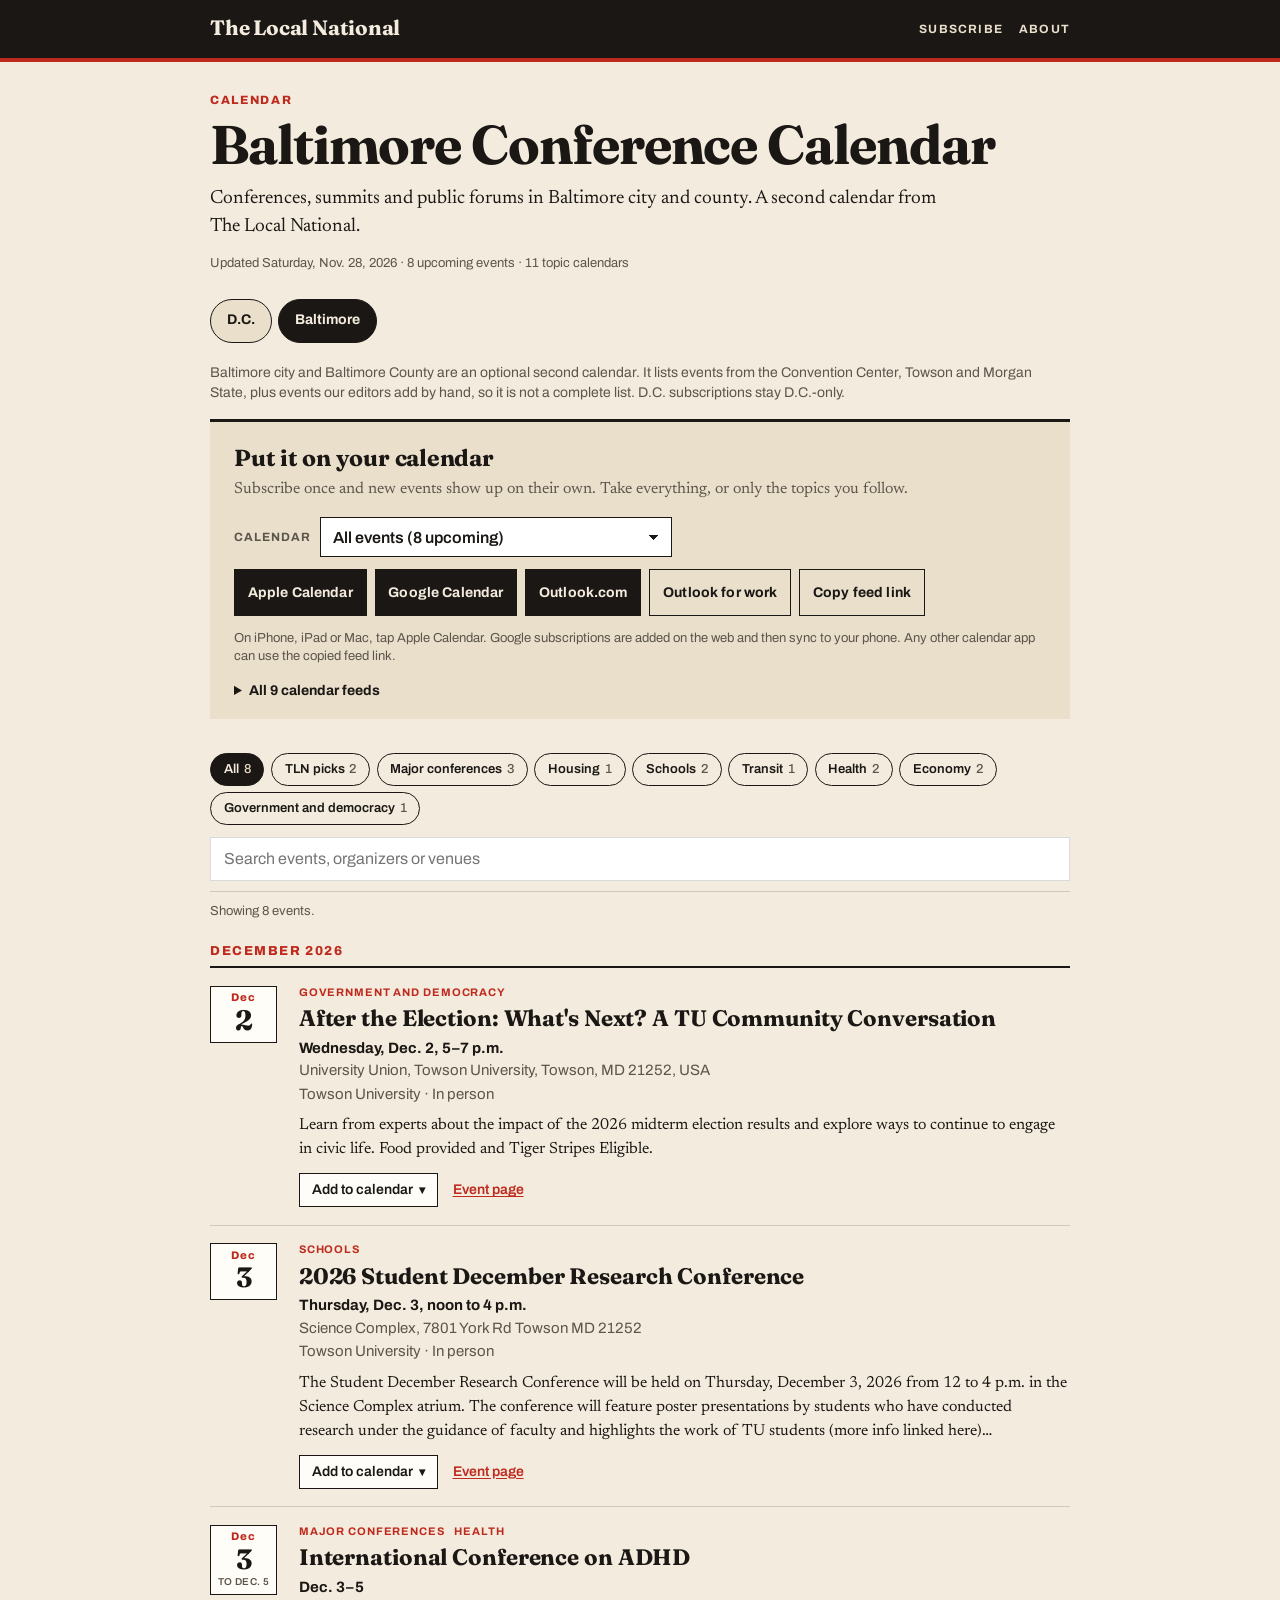
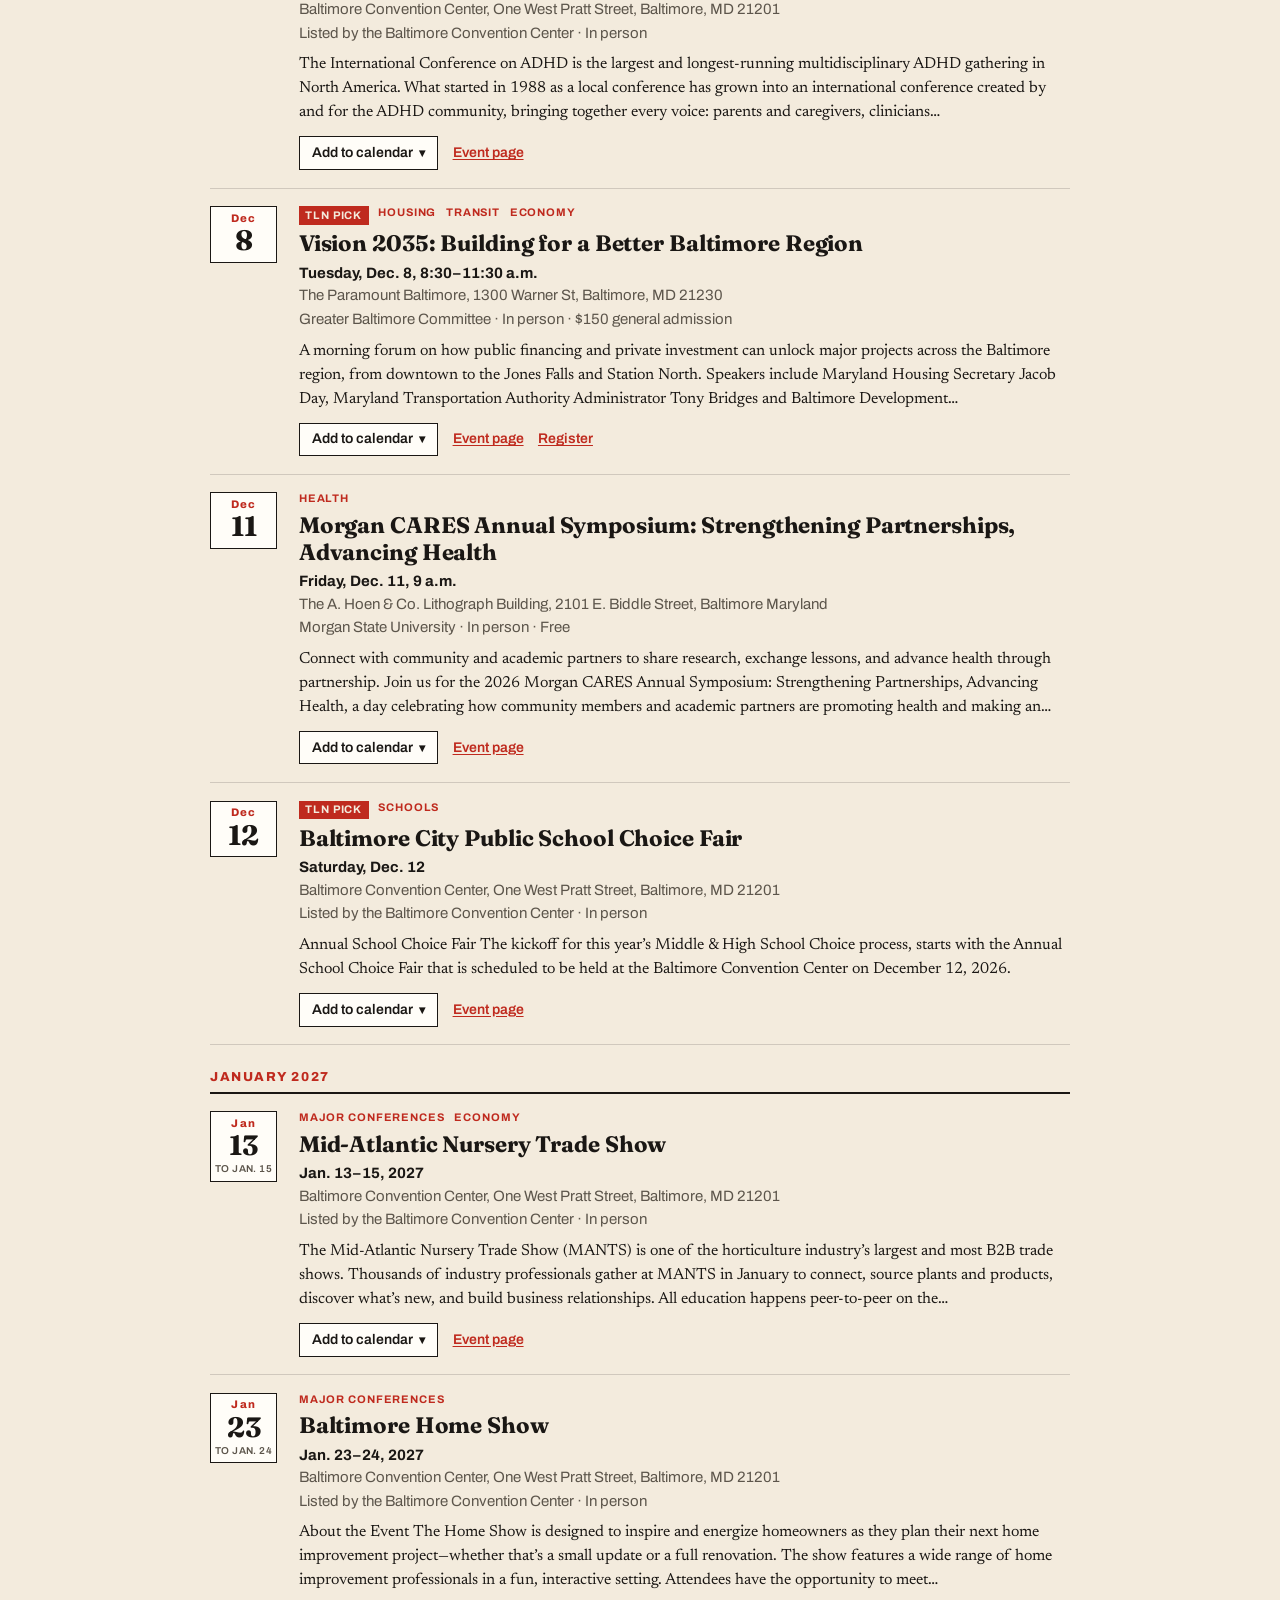
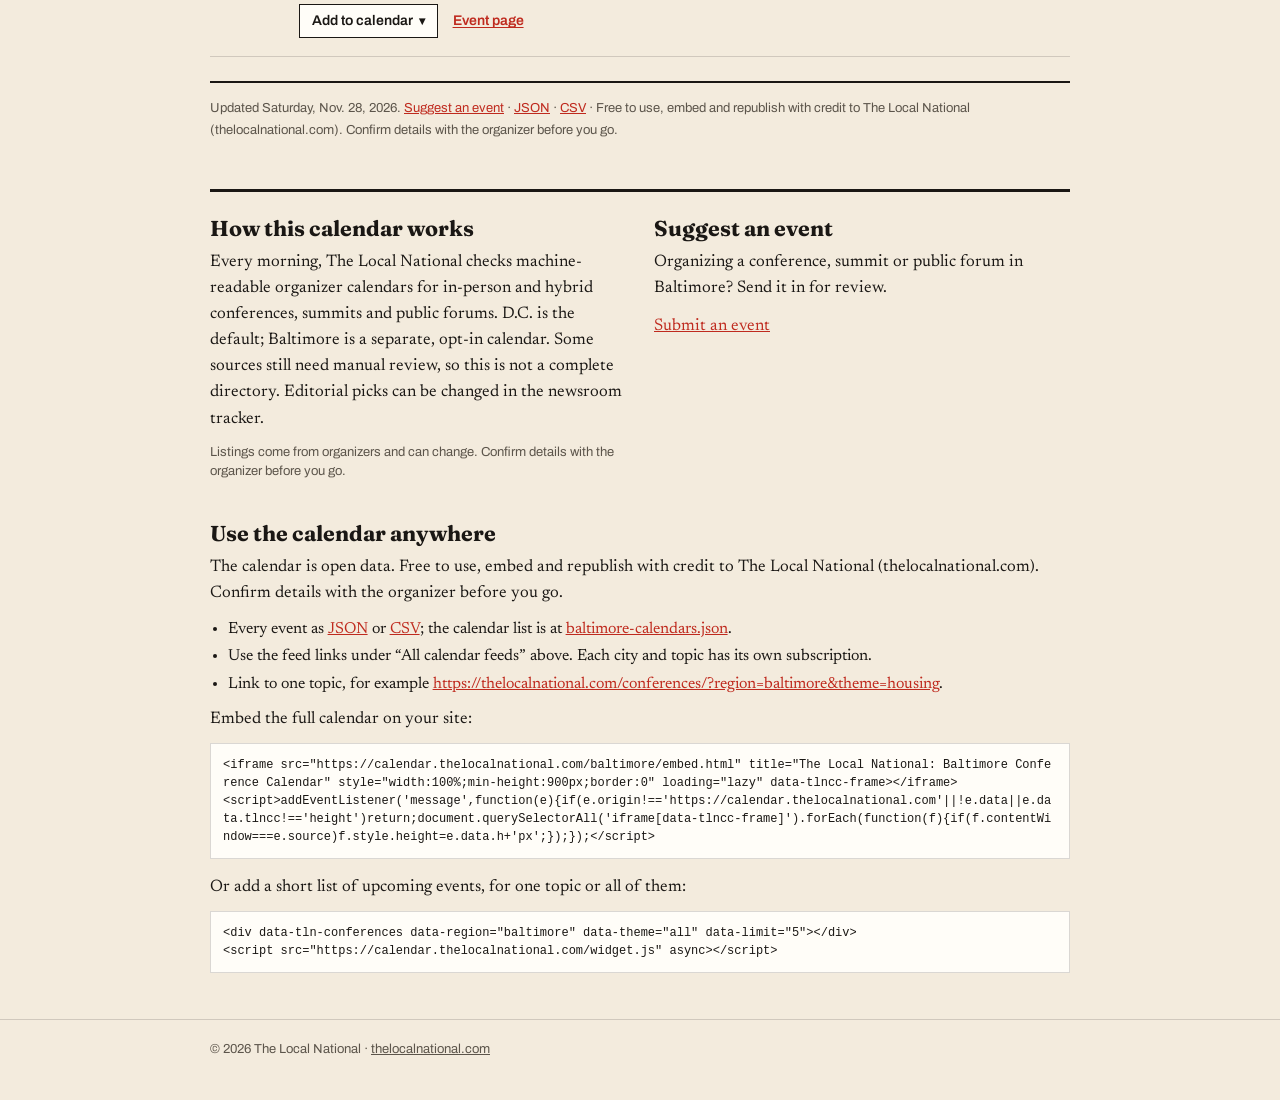
==== commit a5208973: "Calendar update for 2026-11-28 (41 events) Co-authored-by: Manus <dev-agent@manus.ai>" ====
--- a/baltimore/index.html
+++ b/baltimore/index.html
@@ -17,8 +17,8 @@
 <link rel="preconnect" href="https://fonts.googleapis.com">
 <link rel="preconnect" href="https://fonts.gstatic.com" crossorigin>
 <link rel="stylesheet" href="https://fonts.googleapis.com/css2?family=Archivo:wght@400;500;600;700;800&family=Fraunces:opsz,wght@9..144,600;9..144,700&family=Newsreader:opsz,wght@6..72,400;6..72,500&display=swap">
-<link rel="stylesheet" href="../assets/tlncc.css?v=ce4cb1cb">
-<link rel="stylesheet" href="../assets/page.css?v=ce4cb1cb">
+<link rel="stylesheet" href="../assets/tlncc.css?v=da3d3b3c">
+<link rel="stylesheet" href="../assets/page.css?v=da3d3b3c">
 <script type="application/ld+json">{"@context":"https://schema.org","@graph":[{"@type":"Event","name":"After the Election: What's Next? A TU Community Conversation","startDate":"2026-12-02T17:00:00-05:00","endDate":"2026-12-02T19:00:00-05:00","eventStatus":"https://schema.org/EventScheduled","eventAttendanceMode":"https://schema.org/OfflineEventAttendanceMode","location":{"@type":"Place","name":"University Union","address":{"@type":"PostalAddress","addressLocality":"Towson","addressRegion":"MD","addressCountry":"US","streetAddress":"University Union"}},"organizer":{"@type":"Organization","name":"Towson University"},"url":"https://events.towson.edu/event/after-the-election-whats-next-a-tu-community-conversation","description":"Learn from experts about the impact of the 2026 midterm election results and explore ways to continue to engage in civic life. Food provided and Tiger Stripes Eligible."},{"@type":"Event","name":"2026 Student December Research Conference","startDate":"2026-12-03T12:00:00-05:00","endDate":"2026-12-03T16:00:00-05:00","eventStatus":"https://schema.org/EventScheduled","eventAttendanceMode":"https://schema.org/OfflineEventAttendanceMode","location":{"@type":"Place","name":"Science Complex","address":{"@type":"PostalAddress","addressLocality":"Towson","addressRegion":"MD","addressCountry":"US","streetAddress":"7801 York Rd Towson MD 21252"}},"organizer":{"@type":"Organization","name":"Towson University"},"url":"https://events.towson.edu/event/2026-student-december-research-conference","description":"The Student December Research Conference will be held on Thursday, December 3, 2026 from 12 to 4 p.m. in the Science Complex atrium. The conference will feature poster presentations by students who have conducted research under the guidance of faculty and highlights the work of TU students (more info linked here)…"},{"@type":"Event","name":"International Conference on ADHD","startDate":"2026-12-03","endDate":"2026-12-05","eventStatus":"https://schema.org/EventScheduled","eventAttendanceMode":"https://schema.org/OfflineEventAttendanceMode","location":{"@type":"Place","name":"Baltimore Convention Center","address":{"@type":"PostalAddress","addressLocality":"Baltimore","addressRegion":"MD","addressCountry":"US","streetAddress":"One West Pratt Street"}},"organizer":{"@type":"Organization","name":"Listed by the Baltimore Convention Center"},"url":"https://www.bccenter.org/events/2026/international-conference-on-adhd","description":"The International Conference on ADHD is the largest and longest-running multidisciplinary ADHD gathering in North America. What started in 1988 as a local conference has grown into an international conference created by and for the ADHD community, bringing together every voice: parents and caregivers, clinicians…"},{"@type":"Event","name":"Vision 2035: Building for a Better Baltimore Region","startDate":"2026-12-08T08:30:00-05:00","endDate":"2026-12-08T11:30:00-05:00","eventStatus":"https://schema.org/EventScheduled","eventAttendanceMode":"https://schema.org/OfflineEventAttendanceMode","location":{"@type":"Place","name":"The Paramount Baltimore","address":{"@type":"PostalAddress","addressLocality":"Baltimore","addressRegion":"MD","addressCountry":"US","streetAddress":"1300 Warner St"}},"organizer":{"@type":"Organization","name":"Greater Baltimore Committee"},"url":"https://gbc.org/event/vision-2035-building-for-a-better-baltimore-region/","description":"A morning forum on how public financing and private investment can unlock major projects across the Baltimore region, from downtown to the Jones Falls and Station North. Speakers include Maryland Housing Secretary Jacob Day, Maryland Transportation Authority Administrator Tony Bridges and Baltimore Development…"},{"@type":"Event","name":"Morgan CARES Annual Symposium: Strengthening Partnerships, Advancing Health","startDate":"2026-12-11T09:00:00-05:00","endDate":"2026-12-11T11:00:00-05:00","eventStatus":"https://schema.org/EventScheduled","eventAttendanceMode":"https://schema.org/OfflineEventAttendanceMode","location":{"@type":"Place","name":"The A. Hoen & Co. Lithograph Building","address":{"@type":"PostalAddress","addressLocality":"Baltimore","addressRegion":"MD","addressCountry":"US","streetAddress":"2101 E. Biddle Street"}},"organizer":{"@type":"Organization","name":"Morgan State University"},"url":"https://events.morgan.edu/event/morgan-cares-annual-symposium-strengthening-partnerships-advancing-health","description":"Connect with community and academic partners to share research, exchange lessons, and advance health through partnership. Join us for the 2026 Morgan CARES Annual Symposium: Strengthening Partnerships, Advancing Health, a day celebrating how community members and academic partners are promoting health and making an…"},{"@type":"Event","name":"Baltimore City Public School Choice Fair","startDate":"2026-12-12","endDate":"2026-12-12","eventStatus":"https://schema.org/EventScheduled","eventAttendanceMode":"https://schema.org/OfflineEventAttendanceMode","location":{"@type":"Place","name":"Baltimore Convention Center","address":{"@type":"PostalAddress","addressLocality":"Baltimore","addressRegion":"MD","addressCountry":"US","streetAddress":"One West Pratt Street"}},"organizer":{"@type":"Organization","name":"Listed by the Baltimore Convention Center"},"url":"https://www.bccenter.org/events/2026/baltimore-city-public-school-choice-fair","description":"Annual School Choice Fair The kickoff for this year’s Middle & High School Choice process, starts with the Annual School Choice Fair that is scheduled to be held at the Baltimore Convention Center on December 12, 2026."},{"@type":"Event","name":"Mid-Atlantic Nursery Trade Show","startDate":"2027-01-13","endDate":"2027-01-15","eventStatus":"https://schema.org/EventScheduled","eventAttendanceMode":"https://schema.org/OfflineEventAttendanceMode","location":{"@type":"Place","name":"Baltimore Convention Center","address":{"@type":"PostalAddress","addressLocality":"Baltimore","addressRegion":"MD","addressCountry":"US","streetAddress":"One West Pratt Street"}},"organizer":{"@type":"Organization","name":"Listed by the Baltimore Convention Center"},"url":"https://www.bccenter.org/events/2027/mid-atlantic-nursery-trade-show","description":"The Mid-Atlantic Nursery Trade Show (MANTS) is one of the horticulture industry’s largest and most B2B trade shows. Thousands of industry professionals gather at MANTS in January to connect, source plants and products, discover what’s new, and build business relationships. All education happens peer-to-peer on the…"},{"@type":"Event","name":"Baltimore Home Show","startDate":"2027-01-23","endDate":"2027-01-24","eventStatus":"https://schema.org/EventScheduled","eventAttendanceMode":"https://schema.org/OfflineEventAttendanceMode","location":{"@type":"Place","name":"Baltimore Convention Center","address":{"@type":"PostalAddress","addressLocality":"Baltimore","addressRegion":"MD","addressCountry":"US","streetAddress":"One West Pratt Street"}},"organizer":{"@type":"Organization","name":"Listed by the Baltimore Convention Center"},"url":"https://www.bccenter.org/events/2027/baltimore-home-show","description":"About the Event The Home Show is designed to inspire and energize homeowners as they plan their next home improvement project—whether that’s a small update or a full renovation. The show features a wide range of home improvement professionals in a fun, interactive setting. Attendees have the opportunity to meet…"}]}</script>
 </head>
 <body class="tlncc-page">
@@ -31,7 +31,7 @@
     <p class="kicker">Calendar</p>
     <h1>Baltimore Conference Calendar</h1>
     <p class="dek">Conferences, summits and public forums in Baltimore city and county. A second calendar from The Local National.</p>
-    <p class="stamp">Updated Friday, Nov. 27, 2026 · 8 upcoming events · 11 topic calendars</p>
+    <p class="stamp">Updated Saturday, Nov. 28, 2026 · 8 upcoming events · 11 topic calendars</p>
   </div>
   <div class="tlncc" data-tlncc data-default-seg="all" data-tlncc-url><nav class="tlncc-regions" aria-label="Choose a city"><a class="tlncc-region" href="https://calendar.thelocalnational.com/">D.C.</a><a class="tlncc-region" href="https://calendar.thelocalnational.com/baltimore/" aria-current="page">Baltimore</a></nav><p class="tlncc-region-note">Baltimore city and Baltimore County are an optional second calendar. It lists events from the Convention Center, Towson and Morgan State, plus events our editors add by hand, so it is not a complete list. D.C. subscriptions stay D.C.-only.</p>
 <section class="tlncc-sub" id="subscribe" aria-labelledby="tlncc-sub-h">
@@ -56,7 +56,7 @@
   <div class="tlncc-search"><label class="tlncc-vh" for="tlncc-q">Search events</label>
     <input id="tlncc-q" type="search" placeholder="Search events, organizers or venues" data-tlncc-q autocomplete="off"></div>
 </div>
-<p class="tlncc-status" data-tlncc-status aria-live="polite"></p><div class="tlncc-list"><section class="tlncc-month" data-tlncc-group><h3 class="tlncc-mh">December 2026</h3><article class="tlncc-ev" id="e-4d7327c3d18c" data-segs="all governance" data-text="after the election: what&#x27;s next? a tu community conversation towson university university union, towson university, towson, md 21252, usa learn from experts about the impact of the 2026 midterm election results and explore ways to continue to engage in civic life. food provided and tiger stripes eligible. government and democracy"><div class="tlncc-badge" aria-hidden="true"><span class="m">Dec</span><span class="d">2</span></div><div class="tlncc-body"><p class="tlncc-tags"><span>Government and democracy</span></p><h4 class="tlncc-title"><a href="https://events.towson.edu/event/after-the-election-whats-next-a-tu-community-conversation" target="_blank" rel="noopener">After the Election: What&#x27;s Next? A TU Community Conversation</a></h4><p class="tlncc-when">Wednesday, Dec. 2, 5–7 p.m.</p><p class="tlncc-where">University Union, Towson University, Towson, MD 21252, USA</p><p class="tlncc-org">Towson University · In person</p><p class="tlncc-sum">Learn from experts about the impact of the 2026 midterm election results and explore ways to continue to engage in civic life. Food provided and Tiger Stripes Eligible.</p><div class="tlncc-actions"><details class="tlncc-add"><summary>Add to calendar</summary><div class="tlncc-menu"><a href="https://calendar.google.com/calendar/render?action=TEMPLATE&amp;text=After%20the%20Election%3A%20What%27s%20Next%3F%20A%20TU%20Community%20Conversation&amp;dates=20261202T170000%2F20261202T190000&amp;details=Learn%20from%20experts%20about%20the%20impact%20of%20the%202026%20midterm%20election%20results%20and%20explore%20ways%20to%20continue%20to%20engage%20in%20civic%20life.%20Food%20provided%20and%20Tiger%20Stripes%20Eligible.%0A%0AEvent%20page%3A%20https%3A%2F%2Fevents.towson.edu%2Fevent%2Fafter-the-election-whats-next-a-tu-community-conversation%0A%0AFrom%20The%20Local%20National%27s%20Baltimore%20Conference%20Calendar%3A%20https%3A%2F%2Fthelocalnational.com%2Fconferences%2F%3Fregion%3Dbaltimore%23e-4d7327c3d18c&amp;location=University%20Union%2C%20Towson%20University%2C%20Towson%2C%20MD%2021252%2C%20USA&amp;ctz=America%2FNew_York" target="_blank" rel="noopener">Google Calendar</a><a href="https://calendar.thelocalnational.com/events/4d7327c3d18c.ics">Apple Calendar (.ics)</a><a href="https://outlook.live.com/calendar/0/deeplink/compose?path=%2Fcalendar%2Faction%2Fcompose&amp;rru=addevent&amp;subject=After%20the%20Election%3A%20What%27s%20Next%3F%20A%20TU%20Community%20Conversation&amp;startdt=2026-12-02T17%3A00%3A00-05%3A00&amp;enddt=2026-12-02T19%3A00%3A00-05%3A00&amp;allday=false&amp;body=Learn%20from%20experts%20about%20the%20impact%20of%20the%202026%20midterm%20election%20results%20and%20explore%20ways%20to%20continue%20to%20engage%20in%20civic%20life.%20Food%20provided%20and%20Tiger%20Stripes%20Eligible.%0A%0AEvent%20page%3A%20https%3A%2F%2Fevents.towson.edu%2Fevent%2Fafter-the-election-whats-next-a-tu-community-conversation%0A%0AFrom%20The%20Local%20National%27s%20Baltimore%20Conference%20Calendar%3A%20https%3A%2F%2Fthelocalnational.com%2Fconferences%2F%3Fregion%3Dbaltimore%23e-4d7327c3d18c&amp;location=University%20Union%2C%20Towson%20University%2C%20Towson%2C%20MD%2021252%2C%20USA" target="_blank" rel="noopener">Outlook.com</a><a href="https://outlook.office.com/calendar/0/deeplink/compose?path=%2Fcalendar%2Faction%2Fcompose&amp;rru=addevent&amp;subject=After%20the%20Election%3A%20What%27s%20Next%3F%20A%20TU%20Community%20Conversation&amp;startdt=2026-12-02T17%3A00%3A00-05%3A00&amp;enddt=2026-12-02T19%3A00%3A00-05%3A00&amp;allday=false&amp;body=Learn%20from%20experts%20about%20the%20impact%20of%20the%202026%20midterm%20election%20results%20and%20explore%20ways%20to%20continue%20to%20engage%20in%20civic%20life.%20Food%20provided%20and%20Tiger%20Stripes%20Eligible.%0A%0AEvent%20page%3A%20https%3A%2F%2Fevents.towson.edu%2Fevent%2Fafter-the-election-whats-next-a-tu-community-conversation%0A%0AFrom%20The%20Local%20National%27s%20Baltimore%20Conference%20Calendar%3A%20https%3A%2F%2Fthelocalnational.com%2Fconferences%2F%3Fregion%3Dbaltimore%23e-4d7327c3d18c&amp;location=University%20Union%2C%20Towson%20University%2C%20Towson%2C%20MD%2021252%2C%20USA" target="_blank" rel="noopener">Outlook for work</a><a href="https://calendar.thelocalnational.com/events/4d7327c3d18c.ics" download>Download .ics file</a></div></details><a class="tlncc-link" href="https://events.towson.edu/event/after-the-election-whats-next-a-tu-community-conversation" target="_blank" rel="noopener">Event page</a></div></div></article><article class="tlncc-ev" id="e-daa06b11ce95" data-segs="all schools" data-text="2026 student december research conference towson university science complex, 7801 york rd towson md 21252 the student december research conference will be held on thursday, december 3, 2026 from 12 to 4 p.m. in the science complex atrium. the conference will feature poster presentations by students who have conducted research under the guidance of faculty and highlights the work of tu students (more info linked here)… schools"><div class="tlncc-badge" aria-hidden="true"><span class="m">Dec</span><span class="d">3</span></div><div class="tlncc-body"><p class="tlncc-tags"><span>Schools</span></p><h4 class="tlncc-title"><a href="https://events.towson.edu/event/2026-student-december-research-conference" target="_blank" rel="noopener">2026 Student December Research Conference</a></h4><p class="tlncc-when">Thursday, Dec. 3, noon to 4 p.m.</p><p class="tlncc-where">Science Complex, 7801 York Rd Towson MD 21252</p><p class="tlncc-org">Towson University · In person</p><p class="tlncc-sum">The Student December Research Conference will be held on Thursday, December 3, 2026 from 12 to 4 p.m. in the Science Complex atrium. The conference will feature poster presentations by students who have conducted research under the guidance of faculty and highlights the work of TU students (more info linked here)…</p><div class="tlncc-actions"><details class="tlncc-add"><summary>Add to calendar</summary><div class="tlncc-menu"><a href="https://calendar.google.com/calendar/render?action=TEMPLATE&amp;text=2026%20Student%20December%20Research%20Conference&amp;dates=20261203T120000%2F20261203T160000&amp;details=The%20Student%20December%20Research%20Conference%20will%20be%20held%20on%20Thursday%2C%20December%203%2C%202026%20from%2012%20to%204%20p.m.%20in%20the%20Science%20Complex%20atrium.%20The%20conference%20will%20feature%20poster%20presentations%20by%20students%20who%20have%20conducted%20research%20under%20the%20guidance%20of%20faculty%20and%20highlights%20the%20work%20of%20TU%20students%20%28more%20info%20linked%20here%29%E2%80%A6%0A%0AEvent%20page%3A%20https%3A%2F%2Fevents.towson.edu%2Fevent%2F2026-student-december-research-conference%0A%0AFrom%20The%20Local%20National%27s%20Baltimore%20Conference%20Calendar%3A%20https%3A%2F%2Fthelocalnational.com%2Fconferences%2F%3Fregion%3Dbaltimore%23e-daa06b11ce95&amp;location=Science%20Complex%2C%207801%20York%20Rd%20Towson%20MD%2021252&amp;ctz=America%2FNew_York" target="_blank" rel="noopener">Google Calendar</a><a href="https://calendar.thelocalnational.com/events/daa06b11ce95.ics">Apple Calendar (.ics)</a><a href="https://outlook.live.com/calendar/0/deeplink/compose?path=%2Fcalendar%2Faction%2Fcompose&amp;rru=addevent&amp;subject=2026%20Student%20December%20Research%20Conference&amp;startdt=2026-12-03T12%3A00%3A00-05%3A00&amp;enddt=2026-12-03T16%3A00%3A00-05%3A00&amp;allday=false&amp;body=The%20Student%20December%20Research%20Conference%20will%20be%20held%20on%20Thursday%2C%20December%203%2C%202026%20from%2012%20to%204%20p.m.%20in%20the%20Science%20Complex%20atrium.%20The%20conference%20will%20feature%20poster%20presentations%20by%20students%20who%20have%20conducted%20research%20under%20the%20guidance%20of%20faculty%20and%20highlights%20the%20work%20of%20TU%20students%20%28more%20info%20linked%20here%29%E2%80%A6%0A%0AEvent%20page%3A%20https%3A%2F%2Fevents.towson.edu%2Fevent%2F2026-student-december-research-conference%0A%0AFrom%20The%20Local%20National%27s%20Baltimore%20Conference%20Calendar%3A%20https%3A%2F%2Fthelocalnational.com%2Fconferences%2F%3Fregion%3Dbaltimore%23e-daa06b11ce95&amp;location=Science%20Complex%2C%207801%20York%20Rd%20Towson%20MD%2021252" target="_blank" rel="noopener">Outlook.com</a><a href="https://outlook.office.com/calendar/0/deeplink/compose?path=%2Fcalendar%2Faction%2Fcompose&amp;rru=addevent&amp;subject=2026%20Student%20December%20Research%20Conference&amp;startdt=2026-12-03T12%3A00%3A00-05%3A00&amp;enddt=2026-12-03T16%3A00%3A00-05%3A00&amp;allday=false&amp;body=The%20Student%20December%20Research%20Conference%20will%20be%20held%20on%20Thursday%2C%20December%203%2C%202026%20from%2012%20to%204%20p.m.%20in%20the%20Science%20Complex%20atrium.%20The%20conference%20will%20feature%20poster%20presentations%20by%20students%20who%20have%20conducted%20research%20under%20the%20guidance%20of%20faculty%20and%20highlights%20the%20work%20of%20TU%20students%20%28more%20info%20linked%20here%29%E2%80%A6%0A%0AEvent%20page%3A%20https%3A%2F%2Fevents.towson.edu%2Fevent%2F2026-student-december-research-conference%0A%0AFrom%20The%20Local%20National%27s%20Baltimore%20Conference%20Calendar%3A%20https%3A%2F%2Fthelocalnational.com%2Fconferences%2F%3Fregion%3Dbaltimore%23e-daa06b11ce95&amp;location=Science%20Complex%2C%207801%20York%20Rd%20Towson%20MD%2021252" target="_blank" rel="noopener">Outlook for work</a><a href="https://calendar.thelocalnational.com/events/daa06b11ce95.ics" download>Download .ics file</a></div></details><a class="tlncc-link" href="https://events.towson.edu/event/2026-student-december-research-conference" target="_blank" rel="noopener">Event page</a></div></div></article><article class="tlncc-ev" id="e-558cbdc7e7a5" data-segs="all major health" data-text="international conference on adhd listed by the baltimore convention center baltimore convention center, one west pratt street, baltimore, md 21201 the international conference on adhd is the largest and longest-running multidisciplinary adhd gathering in north america. what started in 1988 as a local conference has grown into an international conference created by and for the adhd community, bringing together every voice: parents and caregivers, clinicians… major conferences health"><div class="tlncc-badge" aria-hidden="true"><span class="m">Dec</span><span class="d">3</span><span class="r">to Dec. 5</span></div><div class="tlncc-body"><p class="tlncc-tags"><span>Major conferences</span><span>Health</span></p><h4 class="tlncc-title"><a href="https://www.bccenter.org/events/2026/international-conference-on-adhd" target="_blank" rel="noopener">International Conference on ADHD</a></h4><p class="tlncc-when">Dec. 3–5</p><p class="tlncc-where">Baltimore Convention Center, One West Pratt Street, Baltimore, MD 21201</p><p class="tlncc-org">Listed by the Baltimore Convention Center · In person</p><p class="tlncc-sum">The International Conference on ADHD is the largest and longest-running multidisciplinary ADHD gathering in North America. What started in 1988 as a local conference has grown into an international conference created by and for the ADHD community, bringing together every voice: parents and caregivers, clinicians…</p><div class="tlncc-actions"><details class="tlncc-add"><summary>Add to calendar</summary><div class="tlncc-menu"><a href="https://calendar.google.com/calendar/render?action=TEMPLATE&amp;text=International%20Conference%20on%20ADHD&amp;dates=20261203%2F20261206&amp;details=The%20International%20Conference%20on%20ADHD%20is%20the%20largest%20and%20longest-running%20multidisciplinary%20ADHD%20gathering%20in%20North%20America.%20What%20started%20in%201988%20as%20a%20local%20conference%20has%20grown%20into%20an%20international%20conference%20created%20by%20and%20for%20the%20ADHD%20community%2C%20bringing%20together%20every%20voice%3A%20parents%20and%20caregivers%2C%20clinicians%E2%80%A6%0A%0AEvent%20page%3A%20https%3A%2F%2Fwww.bccenter.org%2Fevents%2F2026%2Finternational-conference-on-adhd%0A%0AFrom%20The%20Local%20National%27s%20Baltimore%20Conference%20Calendar%3A%20https%3A%2F%2Fthelocalnational.com%2Fconferences%2F%3Fregion%3Dbaltimore%23e-558cbdc7e7a5&amp;location=Baltimore%20Convention%20Center%2C%20One%20West%20Pratt%20Street%2C%20Baltimore%2C%20MD%2021201" target="_blank" rel="noopener">Google Calendar</a><a href="https://calendar.thelocalnational.com/events/558cbdc7e7a5.ics">Apple Calendar (.ics)</a><a href="https://outlook.live.com/calendar/0/deeplink/compose?path=%2Fcalendar%2Faction%2Fcompose&amp;rru=addevent&amp;subject=International%20Conference%20on%20ADHD&amp;startdt=2026-12-03&amp;enddt=2026-12-06&amp;allday=true&amp;body=The%20International%20Conference%20on%20ADHD%20is%20the%20largest%20and%20longest-running%20multidisciplinary%20ADHD%20gathering%20in%20North%20America.%20What%20started%20in%201988%20as%20a%20local%20conference%20has%20grown%20into%20an%20international%20conference%20created%20by%20and%20for%20the%20ADHD%20community%2C%20bringing%20together%20every%20voice%3A%20parents%20and%20caregivers%2C%20clinicians%E2%80%A6%0A%0AEvent%20page%3A%20https%3A%2F%2Fwww.bccenter.org%2Fevents%2F2026%2Finternational-conference-on-adhd%0A%0AFrom%20The%20Local%20National%27s%20Baltimore%20Conference%20Calendar%3A%20https%3A%2F%2Fthelocalnational.com%2Fconferences%2F%3Fregion%3Dbaltimore%23e-558cbdc7e7a5&amp;location=Baltimore%20Convention%20Center%2C%20One%20West%20Pratt%20Street%2C%20Baltimore%2C%20MD%2021201" target="_blank" rel="noopener">Outlook.com</a><a href="https://outlook.office.com/calendar/0/deeplink/compose?path=%2Fcalendar%2Faction%2Fcompose&amp;rru=addevent&amp;subject=International%20Conference%20on%20ADHD&amp;startdt=2026-12-03&amp;enddt=2026-12-06&amp;allday=true&amp;body=The%20International%20Conference%20on%20ADHD%20is%20the%20largest%20and%20longest-running%20multidisciplinary%20ADHD%20gathering%20in%20North%20America.%20What%20started%20in%201988%20as%20a%20local%20conference%20has%20grown%20into%20an%20international%20conference%20created%20by%20and%20for%20the%20ADHD%20community%2C%20bringing%20together%20every%20voice%3A%20parents%20and%20caregivers%2C%20clinicians%E2%80%A6%0A%0AEvent%20page%3A%20https%3A%2F%2Fwww.bccenter.org%2Fevents%2F2026%2Finternational-conference-on-adhd%0A%0AFrom%20The%20Local%20National%27s%20Baltimore%20Conference%20Calendar%3A%20https%3A%2F%2Fthelocalnational.com%2Fconferences%2F%3Fregion%3Dbaltimore%23e-558cbdc7e7a5&amp;location=Baltimore%20Convention%20Center%2C%20One%20West%20Pratt%20Street%2C%20Baltimore%2C%20MD%2021201" target="_blank" rel="noopener">Outlook for work</a><a href="https://calendar.thelocalnational.com/events/558cbdc7e7a5.ics" download>Download .ics file</a></div></details><a class="tlncc-link" href="https://www.bccenter.org/events/2026/international-conference-on-adhd" target="_blank" rel="noopener">Event page</a></div></div></article><article class="tlncc-ev" id="e-34a33e698ad4" data-segs="all tln-picks housing transit economy" data-text="vision 2035: building for a better baltimore region greater baltimore committee the paramount baltimore, 1300 warner st, baltimore, md 21230 a morning forum on how public financing and private investment can unlock major projects across the baltimore region, from downtown to the jones falls and station north. speakers include maryland housing secretary jacob day, maryland transportation authority administrator tony bridges and baltimore development… tln picks housing transit economy"><div class="tlncc-badge" aria-hidden="true"><span class="m">Dec</span><span class="d">8</span></div><div class="tlncc-body"><p class="tlncc-tags"><span class="is-pick">TLN pick</span><span>Housing</span><span>Transit</span><span>Economy</span></p><h4 class="tlncc-title"><a href="https://gbc.org/event/vision-2035-building-for-a-better-baltimore-region/" target="_blank" rel="noopener">Vision 2035: Building for a Better Baltimore Region</a></h4><p class="tlncc-when">Tuesday, Dec. 8, 8:30–11:30 a.m.</p><p class="tlncc-where">The Paramount Baltimore, 1300 Warner St, Baltimore, MD 21230</p><p class="tlncc-org">Greater Baltimore Committee · In person · $150 general admission</p><p class="tlncc-sum">A morning forum on how public financing and private investment can unlock major projects across the Baltimore region, from downtown to the Jones Falls and Station North. Speakers include Maryland Housing Secretary Jacob Day, Maryland Transportation Authority Administrator Tony Bridges and Baltimore Development…</p><div class="tlncc-actions"><details class="tlncc-add"><summary>Add to calendar</summary><div class="tlncc-menu"><a href="https://calendar.google.com/calendar/render?action=TEMPLATE&amp;text=Vision%202035%3A%20Building%20for%20a%20Better%20Baltimore%20Region&amp;dates=20261208T083000%2F20261208T113000&amp;details=A%20morning%20forum%20on%20how%20public%20financing%20and%20private%20investment%20can%20unlock%20major%20projects%20across%20the%20Baltimore%20region%2C%20from%20downtown%20to%20the%20Jones%20Falls%20and%20Station%20North.%20Speakers%20include%20Maryland%20Housing%20Secretary%20Jacob%20Day%2C%20Maryland%20Transportation%20Authority%20Administrator%20Tony%20Bridges%20and%20Baltimore%20Development%E2%80%A6%0A%0AEvent%20page%3A%20https%3A%2F%2Fgbc.org%2Fevent%2Fvision-2035-building-for-a-better-baltimore-region%2F%0A%0AFrom%20The%20Local%20National%27s%20Baltimore%20Conference%20Calendar%3A%20https%3A%2F%2Fthelocalnational.com%2Fconferences%2F%3Fregion%3Dbaltimore%23e-34a33e698ad4&amp;location=The%20Paramount%20Baltimore%2C%201300%20Warner%20St%2C%20Baltimore%2C%20MD%2021230&amp;ctz=America%2FNew_York" target="_blank" rel="noopener">Google Calendar</a><a href="https://calendar.thelocalnational.com/events/34a33e698ad4.ics">Apple Calendar (.ics)</a><a href="https://outlook.live.com/calendar/0/deeplink/compose?path=%2Fcalendar%2Faction%2Fcompose&amp;rru=addevent&amp;subject=Vision%202035%3A%20Building%20for%20a%20Better%20Baltimore%20Region&amp;startdt=2026-12-08T08%3A30%3A00-05%3A00&amp;enddt=2026-12-08T11%3A30%3A00-05%3A00&amp;allday=false&amp;body=A%20morning%20forum%20on%20how%20public%20financing%20and%20private%20investment%20can%20unlock%20major%20projects%20across%20the%20Baltimore%20region%2C%20from%20downtown%20to%20the%20Jones%20Falls%20and%20Station%20North.%20Speakers%20include%20Maryland%20Housing%20Secretary%20Jacob%20Day%2C%20Maryland%20Transportation%20Authority%20Administrator%20Tony%20Bridges%20and%20Baltimore%20Development%E2%80%A6%0A%0AEvent%20page%3A%20https%3A%2F%2Fgbc.org%2Fevent%2Fvision-2035-building-for-a-better-baltimore-region%2F%0A%0AFrom%20The%20Local%20National%27s%20Baltimore%20Conference%20Calendar%3A%20https%3A%2F%2Fthelocalnational.com%2Fconferences%2F%3Fregion%3Dbaltimore%23e-34a33e698ad4&amp;location=The%20Paramount%20Baltimore%2C%201300%20Warner%20St%2C%20Baltimore%2C%20MD%2021230" target="_blank" rel="noopener">Outlook.com</a><a href="https://outlook.office.com/calendar/0/deeplink/compose?path=%2Fcalendar%2Faction%2Fcompose&amp;rru=addevent&amp;subject=Vision%202035%3A%20Building%20for%20a%20Better%20Baltimore%20Region&amp;startdt=2026-12-08T08%3A30%3A00-05%3A00&amp;enddt=2026-12-08T11%3A30%3A00-05%3A00&amp;allday=false&amp;body=A%20morning%20forum%20on%20how%20public%20financing%20and%20private%20investment%20can%20unlock%20major%20projects%20across%20the%20Baltimore%20region%2C%20from%20downtown%20to%20the%20Jones%20Falls%20and%20Station%20North.%20Speakers%20include%20Maryland%20Housing%20Secretary%20Jacob%20Day%2C%20Maryland%20Transportation%20Authority%20Administrator%20Tony%20Bridges%20and%20Baltimore%20Development%E2%80%A6%0A%0AEvent%20page%3A%20https%3A%2F%2Fgbc.org%2Fevent%2Fvision-2035-building-for-a-better-baltimore-region%2F%0A%0AFrom%20The%20Local%20National%27s%20Baltimore%20Conference%20Calendar%3A%20https%3A%2F%2Fthelocalnational.com%2Fconferences%2F%3Fregion%3Dbaltimore%23e-34a33e698ad4&amp;location=The%20Paramount%20Baltimore%2C%201300%20Warner%20St%2C%20Baltimore%2C%20MD%2021230" target="_blank" rel="noopener">Outlook for work</a><a href="https://calendar.thelocalnational.com/events/34a33e698ad4.ics" download>Download .ics file</a></div></details><a class="tlncc-link" href="https://gbc.org/event/vision-2035-building-for-a-better-baltimore-region/" target="_blank" rel="noopener">Event page</a><a class="tlncc-link" href="https://events.blackthorn.io/en/KbOkKk6/vision-2035-building-for-a-better-baltimore-region-6a2cPC2gm4RK/overview" target="_blank" rel="noopener">Register</a></div></div></article><article class="tlncc-ev" id="e-664feea12d19" data-segs="all health" data-text="morgan cares annual symposium: strengthening partnerships, advancing health morgan state university the a. hoen &amp; co. lithograph building, 2101 e. biddle street, baltimore maryland connect with community and academic partners to share research, exchange lessons, and advance health through partnership. join us for the 2026 morgan cares annual symposium: strengthening partnerships, advancing health, a day celebrating how community members and academic partners are promoting health and making an… health"><div class="tlncc-badge" aria-hidden="true"><span class="m">Dec</span><span class="d">11</span></div><div class="tlncc-body"><p class="tlncc-tags"><span>Health</span></p><h4 class="tlncc-title"><a href="https://events.morgan.edu/event/morgan-cares-annual-symposium-strengthening-partnerships-advancing-health" target="_blank" rel="noopener">Morgan CARES Annual Symposium: Strengthening Partnerships, Advancing Health</a></h4><p class="tlncc-when">Friday, Dec. 11, 9 a.m.</p><p class="tlncc-where">The A. Hoen &amp; Co. Lithograph Building, 2101 E. Biddle Street, Baltimore Maryland</p><p class="tlncc-org">Morgan State University · In person · Free</p><p class="tlncc-sum">Connect with community and academic partners to share research, exchange lessons, and advance health through partnership. Join us for the 2026 Morgan CARES Annual Symposium: Strengthening Partnerships, Advancing Health, a day celebrating how community members and academic partners are promoting health and making an…</p><div class="tlncc-actions"><details class="tlncc-add"><summary>Add to calendar</summary><div class="tlncc-menu"><a href="https://calendar.google.com/calendar/render?action=TEMPLATE&amp;text=Morgan%20CARES%20Annual%20Symposium%3A%20Strengthening%20Partnerships%2C%20Advancing%20Health&amp;dates=20261211T090000%2F20261211T110000&amp;details=Connect%20with%20community%20and%20academic%20partners%20to%20share%20research%2C%20exchange%20lessons%2C%20and%20advance%20health%20through%20partnership.%20Join%20us%20for%20the%202026%20Morgan%20CARES%20Annual%20Symposium%3A%20Strengthening%20Partnerships%2C%20Advancing%20Health%2C%20a%20day%20celebrating%20how%20community%20members%20and%20academic%20partners%20are%20promoting%20health%20and%20making%20an%E2%80%A6%0A%0AEvent%20page%3A%20https%3A%2F%2Fevents.morgan.edu%2Fevent%2Fmorgan-cares-annual-symposium-strengthening-partnerships-advancing-health%0A%0AFrom%20The%20Local%20National%27s%20Baltimore%20Conference%20Calendar%3A%20https%3A%2F%2Fthelocalnational.com%2Fconferences%2F%3Fregion%3Dbaltimore%23e-664feea12d19&amp;location=The%20A.%20Hoen%20%26%20Co.%20Lithograph%20Building%2C%202101%20E.%20Biddle%20Street%2C%20Baltimore%20Maryland&amp;ctz=America%2FNew_York" target="_blank" rel="noopener">Google Calendar</a><a href="https://calendar.thelocalnational.com/events/664feea12d19.ics">Apple Calendar (.ics)</a><a href="https://outlook.live.com/calendar/0/deeplink/compose?path=%2Fcalendar%2Faction%2Fcompose&amp;rru=addevent&amp;subject=Morgan%20CARES%20Annual%20Symposium%3A%20Strengthening%20Partnerships%2C%20Advancing%20Health&amp;startdt=2026-12-11T09%3A00%3A00-05%3A00&amp;enddt=2026-12-11T11%3A00%3A00-05%3A00&amp;allday=false&amp;body=Connect%20with%20community%20and%20academic%20partners%20to%20share%20research%2C%20exchange%20lessons%2C%20and%20advance%20health%20through%20partnership.%20Join%20us%20for%20the%202026%20Morgan%20CARES%20Annual%20Symposium%3A%20Strengthening%20Partnerships%2C%20Advancing%20Health%2C%20a%20day%20celebrating%20how%20community%20members%20and%20academic%20partners%20are%20promoting%20health%20and%20making%20an%E2%80%A6%0A%0AEvent%20page%3A%20https%3A%2F%2Fevents.morgan.edu%2Fevent%2Fmorgan-cares-annual-symposium-strengthening-partnerships-advancing-health%0A%0AFrom%20The%20Local%20National%27s%20Baltimore%20Conference%20Calendar%3A%20https%3A%2F%2Fthelocalnational.com%2Fconferences%2F%3Fregion%3Dbaltimore%23e-664feea12d19&amp;location=The%20A.%20Hoen%20%26%20Co.%20Lithograph%20Building%2C%202101%20E.%20Biddle%20Street%2C%20Baltimore%20Maryland" target="_blank" rel="noopener">Outlook.com</a><a href="https://outlook.office.com/calendar/0/deeplink/compose?path=%2Fcalendar%2Faction%2Fcompose&amp;rru=addevent&amp;subject=Morgan%20CARES%20Annual%20Symposium%3A%20Strengthening%20Partnerships%2C%20Advancing%20Health&amp;startdt=2026-12-11T09%3A00%3A00-05%3A00&amp;enddt=2026-12-11T11%3A00%3A00-05%3A00&amp;allday=false&amp;body=Connect%20with%20community%20and%20academic%20partners%20to%20share%20research%2C%20exchange%20lessons%2C%20and%20advance%20health%20through%20partnership.%20Join%20us%20for%20the%202026%20Morgan%20CARES%20Annual%20Symposium%3A%20Strengthening%20Partnerships%2C%20Advancing%20Health%2C%20a%20day%20celebrating%20how%20community%20members%20and%20academic%20partners%20are%20promoting%20health%20and%20making%20an%E2%80%A6%0A%0AEvent%20page%3A%20https%3A%2F%2Fevents.morgan.edu%2Fevent%2Fmorgan-cares-annual-symposium-strengthening-partnerships-advancing-health%0A%0AFrom%20The%20Local%20National%27s%20Baltimore%20Conference%20Calendar%3A%20https%3A%2F%2Fthelocalnational.com%2Fconferences%2F%3Fregion%3Dbaltimore%23e-664feea12d19&amp;location=The%20A.%20Hoen%20%26%20Co.%20Lithograph%20Building%2C%202101%20E.%20Biddle%20Street%2C%20Baltimore%20Maryland" target="_blank" rel="noopener">Outlook for work</a><a href="https://calendar.thelocalnational.com/events/664feea12d19.ics" download>Download .ics file</a></div></details><a class="tlncc-link" href="https://events.morgan.edu/event/morgan-cares-annual-symposium-strengthening-partnerships-advancing-health" target="_blank" rel="noopener">Event page</a></div></div></article><article class="tlncc-ev" id="e-e5a5977be91b" data-segs="all tln-picks schools" data-text="baltimore city public school choice fair listed by the baltimore convention center baltimore convention center, one west pratt street, baltimore, md 21201 annual school choice fair the kickoff for this year’s middle &amp; high school choice process, starts with the annual school choice fair that is scheduled to be held at the baltimore convention center on december 12, 2026. tln picks schools"><div class="tlncc-badge" aria-hidden="true"><span class="m">Dec</span><span class="d">12</span></div><div class="tlncc-body"><p class="tlncc-tags"><span class="is-pick">TLN pick</span><span>Schools</span></p><h4 class="tlncc-title"><a href="https://www.bccenter.org/events/2026/baltimore-city-public-school-choice-fair" target="_blank" rel="noopener">Baltimore City Public School Choice Fair</a></h4><p class="tlncc-when">Saturday, Dec. 12</p><p class="tlncc-where">Baltimore Convention Center, One West Pratt Street, Baltimore, MD 21201</p><p class="tlncc-org">Listed by the Baltimore Convention Center · In person</p><p class="tlncc-sum">Annual School Choice Fair The kickoff for this year’s Middle &amp; High School Choice process, starts with the Annual School Choice Fair that is scheduled to be held at the Baltimore Convention Center on December 12, 2026.</p><div class="tlncc-actions"><details class="tlncc-add"><summary>Add to calendar</summary><div class="tlncc-menu"><a href="https://calendar.google.com/calendar/render?action=TEMPLATE&amp;text=Baltimore%20City%20Public%20School%20Choice%20Fair&amp;dates=20261212%2F20261213&amp;details=Annual%20School%20Choice%20Fair%20The%20kickoff%20for%20this%20year%E2%80%99s%20Middle%20%26%20High%20School%20Choice%20process%2C%20starts%20with%20the%20Annual%20School%20Choice%20Fair%20that%20is%20scheduled%20to%20be%20held%20at%20the%20Baltimore%20Convention%20Center%20on%20December%2012%2C%202026.%0A%0AEvent%20page%3A%20https%3A%2F%2Fwww.bccenter.org%2Fevents%2F2026%2Fbaltimore-city-public-school-choice-fair%0A%0AFrom%20The%20Local%20National%27s%20Baltimore%20Conference%20Calendar%3A%20https%3A%2F%2Fthelocalnational.com%2Fconferences%2F%3Fregion%3Dbaltimore%23e-e5a5977be91b&amp;location=Baltimore%20Convention%20Center%2C%20One%20West%20Pratt%20Street%2C%20Baltimore%2C%20MD%2021201" target="_blank" rel="noopener">Google Calendar</a><a href="https://calendar.thelocalnational.com/events/e5a5977be91b.ics">Apple Calendar (.ics)</a><a href="https://outlook.live.com/calendar/0/deeplink/compose?path=%2Fcalendar%2Faction%2Fcompose&amp;rru=addevent&amp;subject=Baltimore%20City%20Public%20School%20Choice%20Fair&amp;startdt=2026-12-12&amp;enddt=2026-12-13&amp;allday=true&amp;body=Annual%20School%20Choice%20Fair%20The%20kickoff%20for%20this%20year%E2%80%99s%20Middle%20%26%20High%20School%20Choice%20process%2C%20starts%20with%20the%20Annual%20School%20Choice%20Fair%20that%20is%20scheduled%20to%20be%20held%20at%20the%20Baltimore%20Convention%20Center%20on%20December%2012%2C%202026.%0A%0AEvent%20page%3A%20https%3A%2F%2Fwww.bccenter.org%2Fevents%2F2026%2Fbaltimore-city-public-school-choice-fair%0A%0AFrom%20The%20Local%20National%27s%20Baltimore%20Conference%20Calendar%3A%20https%3A%2F%2Fthelocalnational.com%2Fconferences%2F%3Fregion%3Dbaltimore%23e-e5a5977be91b&amp;location=Baltimore%20Convention%20Center%2C%20One%20West%20Pratt%20Street%2C%20Baltimore%2C%20MD%2021201" target="_blank" rel="noopener">Outlook.com</a><a href="https://outlook.office.com/calendar/0/deeplink/compose?path=%2Fcalendar%2Faction%2Fcompose&amp;rru=addevent&amp;subject=Baltimore%20City%20Public%20School%20Choice%20Fair&amp;startdt=2026-12-12&amp;enddt=2026-12-13&amp;allday=true&amp;body=Annual%20School%20Choice%20Fair%20The%20kickoff%20for%20this%20year%E2%80%99s%20Middle%20%26%20High%20School%20Choice%20process%2C%20starts%20with%20the%20Annual%20School%20Choice%20Fair%20that%20is%20scheduled%20to%20be%20held%20at%20the%20Baltimore%20Convention%20Center%20on%20December%2012%2C%202026.%0A%0AEvent%20page%3A%20https%3A%2F%2Fwww.bccenter.org%2Fevents%2F2026%2Fbaltimore-city-public-school-choice-fair%0A%0AFrom%20The%20Local%20National%27s%20Baltimore%20Conference%20Calendar%3A%20https%3A%2F%2Fthelocalnational.com%2Fconferences%2F%3Fregion%3Dbaltimore%23e-e5a5977be91b&amp;location=Baltimore%20Convention%20Center%2C%20One%20West%20Pratt%20Street%2C%20Baltimore%2C%20MD%2021201" target="_blank" rel="noopener">Outlook for work</a><a href="https://calendar.thelocalnational.com/events/e5a5977be91b.ics" download>Download .ics file</a></div></details><a class="tlncc-link" href="https://www.bccenter.org/events/2026/baltimore-city-public-school-choice-fair" target="_blank" rel="noopener">Event page</a></div></div></article></section><section class="tlncc-month" data-tlncc-group><h3 class="tlncc-mh">January 2027</h3><article class="tlncc-ev" id="e-493ef4666a76" data-segs="all major economy" data-text="mid-atlantic nursery trade show listed by the baltimore convention center baltimore convention center, one west pratt street, baltimore, md 21201 the mid-atlantic nursery trade show (mants) is one of the horticulture industry’s largest and most b2b trade shows. thousands of industry professionals gather at mants in january to connect, source plants and products, discover what’s new, and build business relationships. all education happens peer-to-peer on the… major conferences economy"><div class="tlncc-badge" aria-hidden="true"><span class="m">Jan</span><span class="d">13</span><span class="r">to Jan. 15</span></div><div class="tlncc-body"><p class="tlncc-tags"><span>Major conferences</span><span>Economy</span></p><h4 class="tlncc-title"><a href="https://www.bccenter.org/events/2027/mid-atlantic-nursery-trade-show" target="_blank" rel="noopener">Mid-Atlantic Nursery Trade Show</a></h4><p class="tlncc-when">Jan. 13–15, 2027</p><p class="tlncc-where">Baltimore Convention Center, One West Pratt Street, Baltimore, MD 21201</p><p class="tlncc-org">Listed by the Baltimore Convention Center · In person</p><p class="tlncc-sum">The Mid-Atlantic Nursery Trade Show (MANTS) is one of the horticulture industry’s largest and most B2B trade shows. Thousands of industry professionals gather at MANTS in January to connect, source plants and products, discover what’s new, and build business relationships. All education happens peer-to-peer on the…</p><div class="tlncc-actions"><details class="tlncc-add"><summary>Add to calendar</summary><div class="tlncc-menu"><a href="https://calendar.google.com/calendar/render?action=TEMPLATE&amp;text=Mid-Atlantic%20Nursery%20Trade%20Show&amp;dates=20270113%2F20270116&amp;details=The%20Mid-Atlantic%20Nursery%20Trade%20Show%20%28MANTS%29%20is%20one%20of%20the%20horticulture%20industry%E2%80%99s%20largest%20and%20most%20B2B%20trade%20shows.%20Thousands%20of%20industry%20professionals%20gather%20at%20MANTS%20in%20January%20to%20connect%2C%20source%20plants%20and%20products%2C%20discover%20what%E2%80%99s%20new%2C%20and%20build%20business%20relationships.%20All%20education%20happens%20peer-to-peer%20on%20the%E2%80%A6%0A%0AEvent%20page%3A%20https%3A%2F%2Fwww.bccenter.org%2Fevents%2F2027%2Fmid-atlantic-nursery-trade-show%0A%0AFrom%20The%20Local%20National%27s%20Baltimore%20Conference%20Calendar%3A%20https%3A%2F%2Fthelocalnational.com%2Fconferences%2F%3Fregion%3Dbaltimore%23e-493ef4666a76&amp;location=Baltimore%20Convention%20Center%2C%20One%20West%20Pratt%20Street%2C%20Baltimore%2C%20MD%2021201" target="_blank" rel="noopener">Google Calendar</a><a href="https://calendar.thelocalnational.com/events/493ef4666a76.ics">Apple Calendar (.ics)</a><a href="https://outlook.live.com/calendar/0/deeplink/compose?path=%2Fcalendar%2Faction%2Fcompose&amp;rru=addevent&amp;subject=Mid-Atlantic%20Nursery%20Trade%20Show&amp;startdt=2027-01-13&amp;enddt=2027-01-16&amp;allday=true&amp;body=The%20Mid-Atlantic%20Nursery%20Trade%20Show%20%28MANTS%29%20is%20one%20of%20the%20horticulture%20industry%E2%80%99s%20largest%20and%20most%20B2B%20trade%20shows.%20Thousands%20of%20industry%20professionals%20gather%20at%20MANTS%20in%20January%20to%20connect%2C%20source%20plants%20and%20products%2C%20discover%20what%E2%80%99s%20new%2C%20and%20build%20business%20relationships.%20All%20education%20happens%20peer-to-peer%20on%20the%E2%80%A6%0A%0AEvent%20page%3A%20https%3A%2F%2Fwww.bccenter.org%2Fevents%2F2027%2Fmid-atlantic-nursery-trade-show%0A%0AFrom%20The%20Local%20National%27s%20Baltimore%20Conference%20Calendar%3A%20https%3A%2F%2Fthelocalnational.com%2Fconferences%2F%3Fregion%3Dbaltimore%23e-493ef4666a76&amp;location=Baltimore%20Convention%20Center%2C%20One%20West%20Pratt%20Street%2C%20Baltimore%2C%20MD%2021201" target="_blank" rel="noopener">Outlook.com</a><a href="https://outlook.office.com/calendar/0/deeplink/compose?path=%2Fcalendar%2Faction%2Fcompose&amp;rru=addevent&amp;subject=Mid-Atlantic%20Nursery%20Trade%20Show&amp;startdt=2027-01-13&amp;enddt=2027-01-16&amp;allday=true&amp;body=The%20Mid-Atlantic%20Nursery%20Trade%20Show%20%28MANTS%29%20is%20one%20of%20the%20horticulture%20industry%E2%80%99s%20largest%20and%20most%20B2B%20trade%20shows.%20Thousands%20of%20industry%20professionals%20gather%20at%20MANTS%20in%20January%20to%20connect%2C%20source%20plants%20and%20products%2C%20discover%20what%E2%80%99s%20new%2C%20and%20build%20business%20relationships.%20All%20education%20happens%20peer-to-peer%20on%20the%E2%80%A6%0A%0AEvent%20page%3A%20https%3A%2F%2Fwww.bccenter.org%2Fevents%2F2027%2Fmid-atlantic-nursery-trade-show%0A%0AFrom%20The%20Local%20National%27s%20Baltimore%20Conference%20Calendar%3A%20https%3A%2F%2Fthelocalnational.com%2Fconferences%2F%3Fregion%3Dbaltimore%23e-493ef4666a76&amp;location=Baltimore%20Convention%20Center%2C%20One%20West%20Pratt%20Street%2C%20Baltimore%2C%20MD%2021201" target="_blank" rel="noopener">Outlook for work</a><a href="https://calendar.thelocalnational.com/events/493ef4666a76.ics" download>Download .ics file</a></div></details><a class="tlncc-link" href="https://www.bccenter.org/events/2027/mid-atlantic-nursery-trade-show" target="_blank" rel="noopener">Event page</a></div></div></article><article class="tlncc-ev" id="e-e23060aa8dfd" data-segs="all major" data-text="baltimore home show listed by the baltimore convention center baltimore convention center, one west pratt street, baltimore, md 21201 about the event the home show is designed to inspire and energize homeowners as they plan their next home improvement project—whether that’s a small update or a full renovation. the show features a wide range of home improvement professionals in a fun, interactive setting. attendees have the opportunity to meet… major conferences"><div class="tlncc-badge" aria-hidden="true"><span class="m">Jan</span><span class="d">23</span><span class="r">to Jan. 24</span></div><div class="tlncc-body"><p class="tlncc-tags"><span>Major conferences</span></p><h4 class="tlncc-title"><a href="https://www.bccenter.org/events/2027/baltimore-home-show" target="_blank" rel="noopener">Baltimore Home Show</a></h4><p class="tlncc-when">Jan. 23–24, 2027</p><p class="tlncc-where">Baltimore Convention Center, One West Pratt Street, Baltimore, MD 21201</p><p class="tlncc-org">Listed by the Baltimore Convention Center · In person</p><p class="tlncc-sum">About the Event The Home Show is designed to inspire and energize homeowners as they plan their next home improvement project—whether that’s a small update or a full renovation. The show features a wide range of home improvement professionals in a fun, interactive setting. Attendees have the opportunity to meet…</p><div class="tlncc-actions"><details class="tlncc-add"><summary>Add to calendar</summary><div class="tlncc-menu"><a href="https://calendar.google.com/calendar/render?action=TEMPLATE&amp;text=Baltimore%20Home%20Show&amp;dates=20270123%2F20270125&amp;details=About%20the%20Event%20The%20Home%20Show%20is%20designed%20to%20inspire%20and%20energize%20homeowners%20as%20they%20plan%20their%20next%20home%20improvement%20project%E2%80%94whether%20that%E2%80%99s%20a%20small%20update%20or%20a%20full%20renovation.%20The%20show%20features%20a%20wide%20range%20of%20home%20improvement%20professionals%20in%20a%20fun%2C%20interactive%20setting.%20Attendees%20have%20the%20opportunity%20to%20meet%E2%80%A6%0A%0AEvent%20page%3A%20https%3A%2F%2Fwww.bccenter.org%2Fevents%2F2027%2Fbaltimore-home-show%0A%0AFrom%20The%20Local%20National%27s%20Baltimore%20Conference%20Calendar%3A%20https%3A%2F%2Fthelocalnational.com%2Fconferences%2F%3Fregion%3Dbaltimore%23e-e23060aa8dfd&amp;location=Baltimore%20Convention%20Center%2C%20One%20West%20Pratt%20Street%2C%20Baltimore%2C%20MD%2021201" target="_blank" rel="noopener">Google Calendar</a><a href="https://calendar.thelocalnational.com/events/e23060aa8dfd.ics">Apple Calendar (.ics)</a><a href="https://outlook.live.com/calendar/0/deeplink/compose?path=%2Fcalendar%2Faction%2Fcompose&amp;rru=addevent&amp;subject=Baltimore%20Home%20Show&amp;startdt=2027-01-23&amp;enddt=2027-01-25&amp;allday=true&amp;body=About%20the%20Event%20The%20Home%20Show%20is%20designed%20to%20inspire%20and%20energize%20homeowners%20as%20they%20plan%20their%20next%20home%20improvement%20project%E2%80%94whether%20that%E2%80%99s%20a%20small%20update%20or%20a%20full%20renovation.%20The%20show%20features%20a%20wide%20range%20of%20home%20improvement%20professionals%20in%20a%20fun%2C%20interactive%20setting.%20Attendees%20have%20the%20opportunity%20to%20meet%E2%80%A6%0A%0AEvent%20page%3A%20https%3A%2F%2Fwww.bccenter.org%2Fevents%2F2027%2Fbaltimore-home-show%0A%0AFrom%20The%20Local%20National%27s%20Baltimore%20Conference%20Calendar%3A%20https%3A%2F%2Fthelocalnational.com%2Fconferences%2F%3Fregion%3Dbaltimore%23e-e23060aa8dfd&amp;location=Baltimore%20Convention%20Center%2C%20One%20West%20Pratt%20Street%2C%20Baltimore%2C%20MD%2021201" target="_blank" rel="noopener">Outlook.com</a><a href="https://outlook.office.com/calendar/0/deeplink/compose?path=%2Fcalendar%2Faction%2Fcompose&amp;rru=addevent&amp;subject=Baltimore%20Home%20Show&amp;startdt=2027-01-23&amp;enddt=2027-01-25&amp;allday=true&amp;body=About%20the%20Event%20The%20Home%20Show%20is%20designed%20to%20inspire%20and%20energize%20homeowners%20as%20they%20plan%20their%20next%20home%20improvement%20project%E2%80%94whether%20that%E2%80%99s%20a%20small%20update%20or%20a%20full%20renovation.%20The%20show%20features%20a%20wide%20range%20of%20home%20improvement%20professionals%20in%20a%20fun%2C%20interactive%20setting.%20Attendees%20have%20the%20opportunity%20to%20meet%E2%80%A6%0A%0AEvent%20page%3A%20https%3A%2F%2Fwww.bccenter.org%2Fevents%2F2027%2Fbaltimore-home-show%0A%0AFrom%20The%20Local%20National%27s%20Baltimore%20Conference%20Calendar%3A%20https%3A%2F%2Fthelocalnational.com%2Fconferences%2F%3Fregion%3Dbaltimore%23e-e23060aa8dfd&amp;location=Baltimore%20Convention%20Center%2C%20One%20West%20Pratt%20Street%2C%20Baltimore%2C%20MD%2021201" target="_blank" rel="noopener">Outlook for work</a><a href="https://calendar.thelocalnational.com/events/e23060aa8dfd.ics" download>Download .ics file</a></div></details><a class="tlncc-link" href="https://www.bccenter.org/events/2027/baltimore-home-show" target="_blank" rel="noopener">Event page</a></div></div></article></section></div><p class="tlncc-empty" data-tlncc-empty hidden>No events match. Try another topic or clear the search.</p><footer class="tlncc-foot">Updated Friday, Nov. 27, 2026. <a href="https://github.com/OFFSET-THREE-SIX/tln-dc-conferences/issues/new?template=submit-event.yml" target="_blank" rel="noopener">Suggest an event</a> · <a href="https://calendar.thelocalnational.com/api/baltimore.json">JSON</a> · <a href="https://calendar.thelocalnational.com/api/baltimore.csv">CSV</a> · Free to use, embed and republish with credit to The Local National (thelocalnational.com). Confirm details with the organizer before you go.</footer></div>
+<p class="tlncc-status" data-tlncc-status aria-live="polite"></p><div class="tlncc-list"><section class="tlncc-month" data-tlncc-group><h3 class="tlncc-mh">December 2026</h3><article class="tlncc-ev" id="e-4d7327c3d18c" data-segs="all governance" data-text="after the election: what&#x27;s next? a tu community conversation towson university university union, towson university, towson, md 21252, usa learn from experts about the impact of the 2026 midterm election results and explore ways to continue to engage in civic life. food provided and tiger stripes eligible. government and democracy"><div class="tlncc-badge" aria-hidden="true"><span class="m">Dec</span><span class="d">2</span></div><div class="tlncc-body"><p class="tlncc-tags"><span>Government and democracy</span></p><h4 class="tlncc-title"><a href="https://events.towson.edu/event/after-the-election-whats-next-a-tu-community-conversation" target="_blank" rel="noopener">After the Election: What&#x27;s Next? A TU Community Conversation</a></h4><p class="tlncc-when">Wednesday, Dec. 2, 5–7 p.m.</p><p class="tlncc-where">University Union, Towson University, Towson, MD 21252, USA</p><p class="tlncc-org">Towson University · In person</p><p class="tlncc-sum">Learn from experts about the impact of the 2026 midterm election results and explore ways to continue to engage in civic life. Food provided and Tiger Stripes Eligible.</p><div class="tlncc-actions"><details class="tlncc-add"><summary>Add to calendar</summary><div class="tlncc-menu"><a href="https://calendar.google.com/calendar/render?action=TEMPLATE&amp;text=After%20the%20Election%3A%20What%27s%20Next%3F%20A%20TU%20Community%20Conversation&amp;dates=20261202T170000%2F20261202T190000&amp;details=Learn%20from%20experts%20about%20the%20impact%20of%20the%202026%20midterm%20election%20results%20and%20explore%20ways%20to%20continue%20to%20engage%20in%20civic%20life.%20Food%20provided%20and%20Tiger%20Stripes%20Eligible.%0A%0AEvent%20page%3A%20https%3A%2F%2Fevents.towson.edu%2Fevent%2Fafter-the-election-whats-next-a-tu-community-conversation%0A%0AFrom%20The%20Local%20National%27s%20Baltimore%20Conference%20Calendar%3A%20https%3A%2F%2Fthelocalnational.com%2Fconferences%2F%3Fregion%3Dbaltimore%23e-4d7327c3d18c&amp;location=University%20Union%2C%20Towson%20University%2C%20Towson%2C%20MD%2021252%2C%20USA&amp;ctz=America%2FNew_York" target="_blank" rel="noopener">Google Calendar</a><a href="https://calendar.thelocalnational.com/events/4d7327c3d18c.ics">Apple Calendar (.ics)</a><a href="https://outlook.live.com/calendar/0/deeplink/compose?path=%2Fcalendar%2Faction%2Fcompose&amp;rru=addevent&amp;subject=After%20the%20Election%3A%20What%27s%20Next%3F%20A%20TU%20Community%20Conversation&amp;startdt=2026-12-02T17%3A00%3A00-05%3A00&amp;enddt=2026-12-02T19%3A00%3A00-05%3A00&amp;allday=false&amp;body=Learn%20from%20experts%20about%20the%20impact%20of%20the%202026%20midterm%20election%20results%20and%20explore%20ways%20to%20continue%20to%20engage%20in%20civic%20life.%20Food%20provided%20and%20Tiger%20Stripes%20Eligible.%0A%0AEvent%20page%3A%20https%3A%2F%2Fevents.towson.edu%2Fevent%2Fafter-the-election-whats-next-a-tu-community-conversation%0A%0AFrom%20The%20Local%20National%27s%20Baltimore%20Conference%20Calendar%3A%20https%3A%2F%2Fthelocalnational.com%2Fconferences%2F%3Fregion%3Dbaltimore%23e-4d7327c3d18c&amp;location=University%20Union%2C%20Towson%20University%2C%20Towson%2C%20MD%2021252%2C%20USA" target="_blank" rel="noopener">Outlook.com</a><a href="https://outlook.office.com/calendar/0/deeplink/compose?path=%2Fcalendar%2Faction%2Fcompose&amp;rru=addevent&amp;subject=After%20the%20Election%3A%20What%27s%20Next%3F%20A%20TU%20Community%20Conversation&amp;startdt=2026-12-02T17%3A00%3A00-05%3A00&amp;enddt=2026-12-02T19%3A00%3A00-05%3A00&amp;allday=false&amp;body=Learn%20from%20experts%20about%20the%20impact%20of%20the%202026%20midterm%20election%20results%20and%20explore%20ways%20to%20continue%20to%20engage%20in%20civic%20life.%20Food%20provided%20and%20Tiger%20Stripes%20Eligible.%0A%0AEvent%20page%3A%20https%3A%2F%2Fevents.towson.edu%2Fevent%2Fafter-the-election-whats-next-a-tu-community-conversation%0A%0AFrom%20The%20Local%20National%27s%20Baltimore%20Conference%20Calendar%3A%20https%3A%2F%2Fthelocalnational.com%2Fconferences%2F%3Fregion%3Dbaltimore%23e-4d7327c3d18c&amp;location=University%20Union%2C%20Towson%20University%2C%20Towson%2C%20MD%2021252%2C%20USA" target="_blank" rel="noopener">Outlook for work</a><a href="https://calendar.thelocalnational.com/events/4d7327c3d18c.ics" download>Download .ics file</a></div></details><a class="tlncc-link" href="https://events.towson.edu/event/after-the-election-whats-next-a-tu-community-conversation" target="_blank" rel="noopener">Event page</a></div></div></article><article class="tlncc-ev" id="e-daa06b11ce95" data-segs="all schools" data-text="2026 student december research conference towson university science complex, 7801 york rd towson md 21252 the student december research conference will be held on thursday, december 3, 2026 from 12 to 4 p.m. in the science complex atrium. the conference will feature poster presentations by students who have conducted research under the guidance of faculty and highlights the work of tu students (more info linked here)… schools"><div class="tlncc-badge" aria-hidden="true"><span class="m">Dec</span><span class="d">3</span></div><div class="tlncc-body"><p class="tlncc-tags"><span>Schools</span></p><h4 class="tlncc-title"><a href="https://events.towson.edu/event/2026-student-december-research-conference" target="_blank" rel="noopener">2026 Student December Research Conference</a></h4><p class="tlncc-when">Thursday, Dec. 3, noon to 4 p.m.</p><p class="tlncc-where">Science Complex, 7801 York Rd Towson MD 21252</p><p class="tlncc-org">Towson University · In person</p><p class="tlncc-sum">The Student December Research Conference will be held on Thursday, December 3, 2026 from 12 to 4 p.m. in the Science Complex atrium. The conference will feature poster presentations by students who have conducted research under the guidance of faculty and highlights the work of TU students (more info linked here)…</p><div class="tlncc-actions"><details class="tlncc-add"><summary>Add to calendar</summary><div class="tlncc-menu"><a href="https://calendar.google.com/calendar/render?action=TEMPLATE&amp;text=2026%20Student%20December%20Research%20Conference&amp;dates=20261203T120000%2F20261203T160000&amp;details=The%20Student%20December%20Research%20Conference%20will%20be%20held%20on%20Thursday%2C%20December%203%2C%202026%20from%2012%20to%204%20p.m.%20in%20the%20Science%20Complex%20atrium.%20The%20conference%20will%20feature%20poster%20presentations%20by%20students%20who%20have%20conducted%20research%20under%20the%20guidance%20of%20faculty%20and%20highlights%20the%20work%20of%20TU%20students%20%28more%20info%20linked%20here%29%E2%80%A6%0A%0AEvent%20page%3A%20https%3A%2F%2Fevents.towson.edu%2Fevent%2F2026-student-december-research-conference%0A%0AFrom%20The%20Local%20National%27s%20Baltimore%20Conference%20Calendar%3A%20https%3A%2F%2Fthelocalnational.com%2Fconferences%2F%3Fregion%3Dbaltimore%23e-daa06b11ce95&amp;location=Science%20Complex%2C%207801%20York%20Rd%20Towson%20MD%2021252&amp;ctz=America%2FNew_York" target="_blank" rel="noopener">Google Calendar</a><a href="https://calendar.thelocalnational.com/events/daa06b11ce95.ics">Apple Calendar (.ics)</a><a href="https://outlook.live.com/calendar/0/deeplink/compose?path=%2Fcalendar%2Faction%2Fcompose&amp;rru=addevent&amp;subject=2026%20Student%20December%20Research%20Conference&amp;startdt=2026-12-03T12%3A00%3A00-05%3A00&amp;enddt=2026-12-03T16%3A00%3A00-05%3A00&amp;allday=false&amp;body=The%20Student%20December%20Research%20Conference%20will%20be%20held%20on%20Thursday%2C%20December%203%2C%202026%20from%2012%20to%204%20p.m.%20in%20the%20Science%20Complex%20atrium.%20The%20conference%20will%20feature%20poster%20presentations%20by%20students%20who%20have%20conducted%20research%20under%20the%20guidance%20of%20faculty%20and%20highlights%20the%20work%20of%20TU%20students%20%28more%20info%20linked%20here%29%E2%80%A6%0A%0AEvent%20page%3A%20https%3A%2F%2Fevents.towson.edu%2Fevent%2F2026-student-december-research-conference%0A%0AFrom%20The%20Local%20National%27s%20Baltimore%20Conference%20Calendar%3A%20https%3A%2F%2Fthelocalnational.com%2Fconferences%2F%3Fregion%3Dbaltimore%23e-daa06b11ce95&amp;location=Science%20Complex%2C%207801%20York%20Rd%20Towson%20MD%2021252" target="_blank" rel="noopener">Outlook.com</a><a href="https://outlook.office.com/calendar/0/deeplink/compose?path=%2Fcalendar%2Faction%2Fcompose&amp;rru=addevent&amp;subject=2026%20Student%20December%20Research%20Conference&amp;startdt=2026-12-03T12%3A00%3A00-05%3A00&amp;enddt=2026-12-03T16%3A00%3A00-05%3A00&amp;allday=false&amp;body=The%20Student%20December%20Research%20Conference%20will%20be%20held%20on%20Thursday%2C%20December%203%2C%202026%20from%2012%20to%204%20p.m.%20in%20the%20Science%20Complex%20atrium.%20The%20conference%20will%20feature%20poster%20presentations%20by%20students%20who%20have%20conducted%20research%20under%20the%20guidance%20of%20faculty%20and%20highlights%20the%20work%20of%20TU%20students%20%28more%20info%20linked%20here%29%E2%80%A6%0A%0AEvent%20page%3A%20https%3A%2F%2Fevents.towson.edu%2Fevent%2F2026-student-december-research-conference%0A%0AFrom%20The%20Local%20National%27s%20Baltimore%20Conference%20Calendar%3A%20https%3A%2F%2Fthelocalnational.com%2Fconferences%2F%3Fregion%3Dbaltimore%23e-daa06b11ce95&amp;location=Science%20Complex%2C%207801%20York%20Rd%20Towson%20MD%2021252" target="_blank" rel="noopener">Outlook for work</a><a href="https://calendar.thelocalnational.com/events/daa06b11ce95.ics" download>Download .ics file</a></div></details><a class="tlncc-link" href="https://events.towson.edu/event/2026-student-december-research-conference" target="_blank" rel="noopener">Event page</a></div></div></article><article class="tlncc-ev" id="e-558cbdc7e7a5" data-segs="all major health" data-text="international conference on adhd listed by the baltimore convention center baltimore convention center, one west pratt street, baltimore, md 21201 the international conference on adhd is the largest and longest-running multidisciplinary adhd gathering in north america. what started in 1988 as a local conference has grown into an international conference created by and for the adhd community, bringing together every voice: parents and caregivers, clinicians… major conferences health"><div class="tlncc-badge" aria-hidden="true"><span class="m">Dec</span><span class="d">3</span><span class="r">to Dec. 5</span></div><div class="tlncc-body"><p class="tlncc-tags"><span>Major conferences</span><span>Health</span></p><h4 class="tlncc-title"><a href="https://www.bccenter.org/events/2026/international-conference-on-adhd" target="_blank" rel="noopener">International Conference on ADHD</a></h4><p class="tlncc-when">Dec. 3–5</p><p class="tlncc-where">Baltimore Convention Center, One West Pratt Street, Baltimore, MD 21201</p><p class="tlncc-org">Listed by the Baltimore Convention Center · In person</p><p class="tlncc-sum">The International Conference on ADHD is the largest and longest-running multidisciplinary ADHD gathering in North America. What started in 1988 as a local conference has grown into an international conference created by and for the ADHD community, bringing together every voice: parents and caregivers, clinicians…</p><div class="tlncc-actions"><details class="tlncc-add"><summary>Add to calendar</summary><div class="tlncc-menu"><a href="https://calendar.google.com/calendar/render?action=TEMPLATE&amp;text=International%20Conference%20on%20ADHD&amp;dates=20261203%2F20261206&amp;details=The%20International%20Conference%20on%20ADHD%20is%20the%20largest%20and%20longest-running%20multidisciplinary%20ADHD%20gathering%20in%20North%20America.%20What%20started%20in%201988%20as%20a%20local%20conference%20has%20grown%20into%20an%20international%20conference%20created%20by%20and%20for%20the%20ADHD%20community%2C%20bringing%20together%20every%20voice%3A%20parents%20and%20caregivers%2C%20clinicians%E2%80%A6%0A%0AEvent%20page%3A%20https%3A%2F%2Fwww.bccenter.org%2Fevents%2F2026%2Finternational-conference-on-adhd%0A%0AFrom%20The%20Local%20National%27s%20Baltimore%20Conference%20Calendar%3A%20https%3A%2F%2Fthelocalnational.com%2Fconferences%2F%3Fregion%3Dbaltimore%23e-558cbdc7e7a5&amp;location=Baltimore%20Convention%20Center%2C%20One%20West%20Pratt%20Street%2C%20Baltimore%2C%20MD%2021201" target="_blank" rel="noopener">Google Calendar</a><a href="https://calendar.thelocalnational.com/events/558cbdc7e7a5.ics">Apple Calendar (.ics)</a><a href="https://outlook.live.com/calendar/0/deeplink/compose?path=%2Fcalendar%2Faction%2Fcompose&amp;rru=addevent&amp;subject=International%20Conference%20on%20ADHD&amp;startdt=2026-12-03&amp;enddt=2026-12-06&amp;allday=true&amp;body=The%20International%20Conference%20on%20ADHD%20is%20the%20largest%20and%20longest-running%20multidisciplinary%20ADHD%20gathering%20in%20North%20America.%20What%20started%20in%201988%20as%20a%20local%20conference%20has%20grown%20into%20an%20international%20conference%20created%20by%20and%20for%20the%20ADHD%20community%2C%20bringing%20together%20every%20voice%3A%20parents%20and%20caregivers%2C%20clinicians%E2%80%A6%0A%0AEvent%20page%3A%20https%3A%2F%2Fwww.bccenter.org%2Fevents%2F2026%2Finternational-conference-on-adhd%0A%0AFrom%20The%20Local%20National%27s%20Baltimore%20Conference%20Calendar%3A%20https%3A%2F%2Fthelocalnational.com%2Fconferences%2F%3Fregion%3Dbaltimore%23e-558cbdc7e7a5&amp;location=Baltimore%20Convention%20Center%2C%20One%20West%20Pratt%20Street%2C%20Baltimore%2C%20MD%2021201" target="_blank" rel="noopener">Outlook.com</a><a href="https://outlook.office.com/calendar/0/deeplink/compose?path=%2Fcalendar%2Faction%2Fcompose&amp;rru=addevent&amp;subject=International%20Conference%20on%20ADHD&amp;startdt=2026-12-03&amp;enddt=2026-12-06&amp;allday=true&amp;body=The%20International%20Conference%20on%20ADHD%20is%20the%20largest%20and%20longest-running%20multidisciplinary%20ADHD%20gathering%20in%20North%20America.%20What%20started%20in%201988%20as%20a%20local%20conference%20has%20grown%20into%20an%20international%20conference%20created%20by%20and%20for%20the%20ADHD%20community%2C%20bringing%20together%20every%20voice%3A%20parents%20and%20caregivers%2C%20clinicians%E2%80%A6%0A%0AEvent%20page%3A%20https%3A%2F%2Fwww.bccenter.org%2Fevents%2F2026%2Finternational-conference-on-adhd%0A%0AFrom%20The%20Local%20National%27s%20Baltimore%20Conference%20Calendar%3A%20https%3A%2F%2Fthelocalnational.com%2Fconferences%2F%3Fregion%3Dbaltimore%23e-558cbdc7e7a5&amp;location=Baltimore%20Convention%20Center%2C%20One%20West%20Pratt%20Street%2C%20Baltimore%2C%20MD%2021201" target="_blank" rel="noopener">Outlook for work</a><a href="https://calendar.thelocalnational.com/events/558cbdc7e7a5.ics" download>Download .ics file</a></div></details><a class="tlncc-link" href="https://www.bccenter.org/events/2026/international-conference-on-adhd" target="_blank" rel="noopener">Event page</a></div></div></article><article class="tlncc-ev" id="e-34a33e698ad4" data-segs="all tln-picks housing transit economy" data-text="vision 2035: building for a better baltimore region greater baltimore committee the paramount baltimore, 1300 warner st, baltimore, md 21230 a morning forum on how public financing and private investment can unlock major projects across the baltimore region, from downtown to the jones falls and station north. speakers include maryland housing secretary jacob day, maryland transportation authority administrator tony bridges and baltimore development… tln picks housing transit economy"><div class="tlncc-badge" aria-hidden="true"><span class="m">Dec</span><span class="d">8</span></div><div class="tlncc-body"><p class="tlncc-tags"><span class="is-pick">TLN pick</span><span>Housing</span><span>Transit</span><span>Economy</span></p><h4 class="tlncc-title"><a href="https://gbc.org/event/vision-2035-building-for-a-better-baltimore-region/" target="_blank" rel="noopener">Vision 2035: Building for a Better Baltimore Region</a></h4><p class="tlncc-when">Tuesday, Dec. 8, 8:30–11:30 a.m.</p><p class="tlncc-where">The Paramount Baltimore, 1300 Warner St, Baltimore, MD 21230</p><p class="tlncc-org">Greater Baltimore Committee · In person · $150 general admission</p><p class="tlncc-sum">A morning forum on how public financing and private investment can unlock major projects across the Baltimore region, from downtown to the Jones Falls and Station North. Speakers include Maryland Housing Secretary Jacob Day, Maryland Transportation Authority Administrator Tony Bridges and Baltimore Development…</p><div class="tlncc-actions"><details class="tlncc-add"><summary>Add to calendar</summary><div class="tlncc-menu"><a href="https://calendar.google.com/calendar/render?action=TEMPLATE&amp;text=Vision%202035%3A%20Building%20for%20a%20Better%20Baltimore%20Region&amp;dates=20261208T083000%2F20261208T113000&amp;details=A%20morning%20forum%20on%20how%20public%20financing%20and%20private%20investment%20can%20unlock%20major%20projects%20across%20the%20Baltimore%20region%2C%20from%20downtown%20to%20the%20Jones%20Falls%20and%20Station%20North.%20Speakers%20include%20Maryland%20Housing%20Secretary%20Jacob%20Day%2C%20Maryland%20Transportation%20Authority%20Administrator%20Tony%20Bridges%20and%20Baltimore%20Development%E2%80%A6%0A%0AEvent%20page%3A%20https%3A%2F%2Fgbc.org%2Fevent%2Fvision-2035-building-for-a-better-baltimore-region%2F%0A%0AFrom%20The%20Local%20National%27s%20Baltimore%20Conference%20Calendar%3A%20https%3A%2F%2Fthelocalnational.com%2Fconferences%2F%3Fregion%3Dbaltimore%23e-34a33e698ad4&amp;location=The%20Paramount%20Baltimore%2C%201300%20Warner%20St%2C%20Baltimore%2C%20MD%2021230&amp;ctz=America%2FNew_York" target="_blank" rel="noopener">Google Calendar</a><a href="https://calendar.thelocalnational.com/events/34a33e698ad4.ics">Apple Calendar (.ics)</a><a href="https://outlook.live.com/calendar/0/deeplink/compose?path=%2Fcalendar%2Faction%2Fcompose&amp;rru=addevent&amp;subject=Vision%202035%3A%20Building%20for%20a%20Better%20Baltimore%20Region&amp;startdt=2026-12-08T08%3A30%3A00-05%3A00&amp;enddt=2026-12-08T11%3A30%3A00-05%3A00&amp;allday=false&amp;body=A%20morning%20forum%20on%20how%20public%20financing%20and%20private%20investment%20can%20unlock%20major%20projects%20across%20the%20Baltimore%20region%2C%20from%20downtown%20to%20the%20Jones%20Falls%20and%20Station%20North.%20Speakers%20include%20Maryland%20Housing%20Secretary%20Jacob%20Day%2C%20Maryland%20Transportation%20Authority%20Administrator%20Tony%20Bridges%20and%20Baltimore%20Development%E2%80%A6%0A%0AEvent%20page%3A%20https%3A%2F%2Fgbc.org%2Fevent%2Fvision-2035-building-for-a-better-baltimore-region%2F%0A%0AFrom%20The%20Local%20National%27s%20Baltimore%20Conference%20Calendar%3A%20https%3A%2F%2Fthelocalnational.com%2Fconferences%2F%3Fregion%3Dbaltimore%23e-34a33e698ad4&amp;location=The%20Paramount%20Baltimore%2C%201300%20Warner%20St%2C%20Baltimore%2C%20MD%2021230" target="_blank" rel="noopener">Outlook.com</a><a href="https://outlook.office.com/calendar/0/deeplink/compose?path=%2Fcalendar%2Faction%2Fcompose&amp;rru=addevent&amp;subject=Vision%202035%3A%20Building%20for%20a%20Better%20Baltimore%20Region&amp;startdt=2026-12-08T08%3A30%3A00-05%3A00&amp;enddt=2026-12-08T11%3A30%3A00-05%3A00&amp;allday=false&amp;body=A%20morning%20forum%20on%20how%20public%20financing%20and%20private%20investment%20can%20unlock%20major%20projects%20across%20the%20Baltimore%20region%2C%20from%20downtown%20to%20the%20Jones%20Falls%20and%20Station%20North.%20Speakers%20include%20Maryland%20Housing%20Secretary%20Jacob%20Day%2C%20Maryland%20Transportation%20Authority%20Administrator%20Tony%20Bridges%20and%20Baltimore%20Development%E2%80%A6%0A%0AEvent%20page%3A%20https%3A%2F%2Fgbc.org%2Fevent%2Fvision-2035-building-for-a-better-baltimore-region%2F%0A%0AFrom%20The%20Local%20National%27s%20Baltimore%20Conference%20Calendar%3A%20https%3A%2F%2Fthelocalnational.com%2Fconferences%2F%3Fregion%3Dbaltimore%23e-34a33e698ad4&amp;location=The%20Paramount%20Baltimore%2C%201300%20Warner%20St%2C%20Baltimore%2C%20MD%2021230" target="_blank" rel="noopener">Outlook for work</a><a href="https://calendar.thelocalnational.com/events/34a33e698ad4.ics" download>Download .ics file</a></div></details><a class="tlncc-link" href="https://gbc.org/event/vision-2035-building-for-a-better-baltimore-region/" target="_blank" rel="noopener">Event page</a><a class="tlncc-link" href="https://events.blackthorn.io/en/KbOkKk6/vision-2035-building-for-a-better-baltimore-region-6a2cPC2gm4RK/overview" target="_blank" rel="noopener">Register</a></div></div></article><article class="tlncc-ev" id="e-664feea12d19" data-segs="all health" data-text="morgan cares annual symposium: strengthening partnerships, advancing health morgan state university the a. hoen &amp; co. lithograph building, 2101 e. biddle street, baltimore maryland connect with community and academic partners to share research, exchange lessons, and advance health through partnership. join us for the 2026 morgan cares annual symposium: strengthening partnerships, advancing health, a day celebrating how community members and academic partners are promoting health and making an… health"><div class="tlncc-badge" aria-hidden="true"><span class="m">Dec</span><span class="d">11</span></div><div class="tlncc-body"><p class="tlncc-tags"><span>Health</span></p><h4 class="tlncc-title"><a href="https://events.morgan.edu/event/morgan-cares-annual-symposium-strengthening-partnerships-advancing-health" target="_blank" rel="noopener">Morgan CARES Annual Symposium: Strengthening Partnerships, Advancing Health</a></h4><p class="tlncc-when">Friday, Dec. 11, 9 a.m.</p><p class="tlncc-where">The A. Hoen &amp; Co. Lithograph Building, 2101 E. Biddle Street, Baltimore Maryland</p><p class="tlncc-org">Morgan State University · In person · Free</p><p class="tlncc-sum">Connect with community and academic partners to share research, exchange lessons, and advance health through partnership. Join us for the 2026 Morgan CARES Annual Symposium: Strengthening Partnerships, Advancing Health, a day celebrating how community members and academic partners are promoting health and making an…</p><div class="tlncc-actions"><details class="tlncc-add"><summary>Add to calendar</summary><div class="tlncc-menu"><a href="https://calendar.google.com/calendar/render?action=TEMPLATE&amp;text=Morgan%20CARES%20Annual%20Symposium%3A%20Strengthening%20Partnerships%2C%20Advancing%20Health&amp;dates=20261211T090000%2F20261211T110000&amp;details=Connect%20with%20community%20and%20academic%20partners%20to%20share%20research%2C%20exchange%20lessons%2C%20and%20advance%20health%20through%20partnership.%20Join%20us%20for%20the%202026%20Morgan%20CARES%20Annual%20Symposium%3A%20Strengthening%20Partnerships%2C%20Advancing%20Health%2C%20a%20day%20celebrating%20how%20community%20members%20and%20academic%20partners%20are%20promoting%20health%20and%20making%20an%E2%80%A6%0A%0AEvent%20page%3A%20https%3A%2F%2Fevents.morgan.edu%2Fevent%2Fmorgan-cares-annual-symposium-strengthening-partnerships-advancing-health%0A%0AFrom%20The%20Local%20National%27s%20Baltimore%20Conference%20Calendar%3A%20https%3A%2F%2Fthelocalnational.com%2Fconferences%2F%3Fregion%3Dbaltimore%23e-664feea12d19&amp;location=The%20A.%20Hoen%20%26%20Co.%20Lithograph%20Building%2C%202101%20E.%20Biddle%20Street%2C%20Baltimore%20Maryland&amp;ctz=America%2FNew_York" target="_blank" rel="noopener">Google Calendar</a><a href="https://calendar.thelocalnational.com/events/664feea12d19.ics">Apple Calendar (.ics)</a><a href="https://outlook.live.com/calendar/0/deeplink/compose?path=%2Fcalendar%2Faction%2Fcompose&amp;rru=addevent&amp;subject=Morgan%20CARES%20Annual%20Symposium%3A%20Strengthening%20Partnerships%2C%20Advancing%20Health&amp;startdt=2026-12-11T09%3A00%3A00-05%3A00&amp;enddt=2026-12-11T11%3A00%3A00-05%3A00&amp;allday=false&amp;body=Connect%20with%20community%20and%20academic%20partners%20to%20share%20research%2C%20exchange%20lessons%2C%20and%20advance%20health%20through%20partnership.%20Join%20us%20for%20the%202026%20Morgan%20CARES%20Annual%20Symposium%3A%20Strengthening%20Partnerships%2C%20Advancing%20Health%2C%20a%20day%20celebrating%20how%20community%20members%20and%20academic%20partners%20are%20promoting%20health%20and%20making%20an%E2%80%A6%0A%0AEvent%20page%3A%20https%3A%2F%2Fevents.morgan.edu%2Fevent%2Fmorgan-cares-annual-symposium-strengthening-partnerships-advancing-health%0A%0AFrom%20The%20Local%20National%27s%20Baltimore%20Conference%20Calendar%3A%20https%3A%2F%2Fthelocalnational.com%2Fconferences%2F%3Fregion%3Dbaltimore%23e-664feea12d19&amp;location=The%20A.%20Hoen%20%26%20Co.%20Lithograph%20Building%2C%202101%20E.%20Biddle%20Street%2C%20Baltimore%20Maryland" target="_blank" rel="noopener">Outlook.com</a><a href="https://outlook.office.com/calendar/0/deeplink/compose?path=%2Fcalendar%2Faction%2Fcompose&amp;rru=addevent&amp;subject=Morgan%20CARES%20Annual%20Symposium%3A%20Strengthening%20Partnerships%2C%20Advancing%20Health&amp;startdt=2026-12-11T09%3A00%3A00-05%3A00&amp;enddt=2026-12-11T11%3A00%3A00-05%3A00&amp;allday=false&amp;body=Connect%20with%20community%20and%20academic%20partners%20to%20share%20research%2C%20exchange%20lessons%2C%20and%20advance%20health%20through%20partnership.%20Join%20us%20for%20the%202026%20Morgan%20CARES%20Annual%20Symposium%3A%20Strengthening%20Partnerships%2C%20Advancing%20Health%2C%20a%20day%20celebrating%20how%20community%20members%20and%20academic%20partners%20are%20promoting%20health%20and%20making%20an%E2%80%A6%0A%0AEvent%20page%3A%20https%3A%2F%2Fevents.morgan.edu%2Fevent%2Fmorgan-cares-annual-symposium-strengthening-partnerships-advancing-health%0A%0AFrom%20The%20Local%20National%27s%20Baltimore%20Conference%20Calendar%3A%20https%3A%2F%2Fthelocalnational.com%2Fconferences%2F%3Fregion%3Dbaltimore%23e-664feea12d19&amp;location=The%20A.%20Hoen%20%26%20Co.%20Lithograph%20Building%2C%202101%20E.%20Biddle%20Street%2C%20Baltimore%20Maryland" target="_blank" rel="noopener">Outlook for work</a><a href="https://calendar.thelocalnational.com/events/664feea12d19.ics" download>Download .ics file</a></div></details><a class="tlncc-link" href="https://events.morgan.edu/event/morgan-cares-annual-symposium-strengthening-partnerships-advancing-health" target="_blank" rel="noopener">Event page</a></div></div></article><article class="tlncc-ev" id="e-e5a5977be91b" data-segs="all tln-picks schools" data-text="baltimore city public school choice fair listed by the baltimore convention center baltimore convention center, one west pratt street, baltimore, md 21201 annual school choice fair the kickoff for this year’s middle &amp; high school choice process, starts with the annual school choice fair that is scheduled to be held at the baltimore convention center on december 12, 2026. tln picks schools"><div class="tlncc-badge" aria-hidden="true"><span class="m">Dec</span><span class="d">12</span></div><div class="tlncc-body"><p class="tlncc-tags"><span class="is-pick">TLN pick</span><span>Schools</span></p><h4 class="tlncc-title"><a href="https://www.bccenter.org/events/2026/baltimore-city-public-school-choice-fair" target="_blank" rel="noopener">Baltimore City Public School Choice Fair</a></h4><p class="tlncc-when">Saturday, Dec. 12</p><p class="tlncc-where">Baltimore Convention Center, One West Pratt Street, Baltimore, MD 21201</p><p class="tlncc-org">Listed by the Baltimore Convention Center · In person</p><p class="tlncc-sum">Annual School Choice Fair The kickoff for this year’s Middle &amp; High School Choice process, starts with the Annual School Choice Fair that is scheduled to be held at the Baltimore Convention Center on December 12, 2026.</p><div class="tlncc-actions"><details class="tlncc-add"><summary>Add to calendar</summary><div class="tlncc-menu"><a href="https://calendar.google.com/calendar/render?action=TEMPLATE&amp;text=Baltimore%20City%20Public%20School%20Choice%20Fair&amp;dates=20261212%2F20261213&amp;details=Annual%20School%20Choice%20Fair%20The%20kickoff%20for%20this%20year%E2%80%99s%20Middle%20%26%20High%20School%20Choice%20process%2C%20starts%20with%20the%20Annual%20School%20Choice%20Fair%20that%20is%20scheduled%20to%20be%20held%20at%20the%20Baltimore%20Convention%20Center%20on%20December%2012%2C%202026.%0A%0AEvent%20page%3A%20https%3A%2F%2Fwww.bccenter.org%2Fevents%2F2026%2Fbaltimore-city-public-school-choice-fair%0A%0AFrom%20The%20Local%20National%27s%20Baltimore%20Conference%20Calendar%3A%20https%3A%2F%2Fthelocalnational.com%2Fconferences%2F%3Fregion%3Dbaltimore%23e-e5a5977be91b&amp;location=Baltimore%20Convention%20Center%2C%20One%20West%20Pratt%20Street%2C%20Baltimore%2C%20MD%2021201" target="_blank" rel="noopener">Google Calendar</a><a href="https://calendar.thelocalnational.com/events/e5a5977be91b.ics">Apple Calendar (.ics)</a><a href="https://outlook.live.com/calendar/0/deeplink/compose?path=%2Fcalendar%2Faction%2Fcompose&amp;rru=addevent&amp;subject=Baltimore%20City%20Public%20School%20Choice%20Fair&amp;startdt=2026-12-12&amp;enddt=2026-12-13&amp;allday=true&amp;body=Annual%20School%20Choice%20Fair%20The%20kickoff%20for%20this%20year%E2%80%99s%20Middle%20%26%20High%20School%20Choice%20process%2C%20starts%20with%20the%20Annual%20School%20Choice%20Fair%20that%20is%20scheduled%20to%20be%20held%20at%20the%20Baltimore%20Convention%20Center%20on%20December%2012%2C%202026.%0A%0AEvent%20page%3A%20https%3A%2F%2Fwww.bccenter.org%2Fevents%2F2026%2Fbaltimore-city-public-school-choice-fair%0A%0AFrom%20The%20Local%20National%27s%20Baltimore%20Conference%20Calendar%3A%20https%3A%2F%2Fthelocalnational.com%2Fconferences%2F%3Fregion%3Dbaltimore%23e-e5a5977be91b&amp;location=Baltimore%20Convention%20Center%2C%20One%20West%20Pratt%20Street%2C%20Baltimore%2C%20MD%2021201" target="_blank" rel="noopener">Outlook.com</a><a href="https://outlook.office.com/calendar/0/deeplink/compose?path=%2Fcalendar%2Faction%2Fcompose&amp;rru=addevent&amp;subject=Baltimore%20City%20Public%20School%20Choice%20Fair&amp;startdt=2026-12-12&amp;enddt=2026-12-13&amp;allday=true&amp;body=Annual%20School%20Choice%20Fair%20The%20kickoff%20for%20this%20year%E2%80%99s%20Middle%20%26%20High%20School%20Choice%20process%2C%20starts%20with%20the%20Annual%20School%20Choice%20Fair%20that%20is%20scheduled%20to%20be%20held%20at%20the%20Baltimore%20Convention%20Center%20on%20December%2012%2C%202026.%0A%0AEvent%20page%3A%20https%3A%2F%2Fwww.bccenter.org%2Fevents%2F2026%2Fbaltimore-city-public-school-choice-fair%0A%0AFrom%20The%20Local%20National%27s%20Baltimore%20Conference%20Calendar%3A%20https%3A%2F%2Fthelocalnational.com%2Fconferences%2F%3Fregion%3Dbaltimore%23e-e5a5977be91b&amp;location=Baltimore%20Convention%20Center%2C%20One%20West%20Pratt%20Street%2C%20Baltimore%2C%20MD%2021201" target="_blank" rel="noopener">Outlook for work</a><a href="https://calendar.thelocalnational.com/events/e5a5977be91b.ics" download>Download .ics file</a></div></details><a class="tlncc-link" href="https://www.bccenter.org/events/2026/baltimore-city-public-school-choice-fair" target="_blank" rel="noopener">Event page</a></div></div></article></section><section class="tlncc-month" data-tlncc-group><h3 class="tlncc-mh">January 2027</h3><article class="tlncc-ev" id="e-493ef4666a76" data-segs="all major economy" data-text="mid-atlantic nursery trade show listed by the baltimore convention center baltimore convention center, one west pratt street, baltimore, md 21201 the mid-atlantic nursery trade show (mants) is one of the horticulture industry’s largest and most b2b trade shows. thousands of industry professionals gather at mants in january to connect, source plants and products, discover what’s new, and build business relationships. all education happens peer-to-peer on the… major conferences economy"><div class="tlncc-badge" aria-hidden="true"><span class="m">Jan</span><span class="d">13</span><span class="r">to Jan. 15</span></div><div class="tlncc-body"><p class="tlncc-tags"><span>Major conferences</span><span>Economy</span></p><h4 class="tlncc-title"><a href="https://www.bccenter.org/events/2027/mid-atlantic-nursery-trade-show" target="_blank" rel="noopener">Mid-Atlantic Nursery Trade Show</a></h4><p class="tlncc-when">Jan. 13–15, 2027</p><p class="tlncc-where">Baltimore Convention Center, One West Pratt Street, Baltimore, MD 21201</p><p class="tlncc-org">Listed by the Baltimore Convention Center · In person</p><p class="tlncc-sum">The Mid-Atlantic Nursery Trade Show (MANTS) is one of the horticulture industry’s largest and most B2B trade shows. Thousands of industry professionals gather at MANTS in January to connect, source plants and products, discover what’s new, and build business relationships. All education happens peer-to-peer on the…</p><div class="tlncc-actions"><details class="tlncc-add"><summary>Add to calendar</summary><div class="tlncc-menu"><a href="https://calendar.google.com/calendar/render?action=TEMPLATE&amp;text=Mid-Atlantic%20Nursery%20Trade%20Show&amp;dates=20270113%2F20270116&amp;details=The%20Mid-Atlantic%20Nursery%20Trade%20Show%20%28MANTS%29%20is%20one%20of%20the%20horticulture%20industry%E2%80%99s%20largest%20and%20most%20B2B%20trade%20shows.%20Thousands%20of%20industry%20professionals%20gather%20at%20MANTS%20in%20January%20to%20connect%2C%20source%20plants%20and%20products%2C%20discover%20what%E2%80%99s%20new%2C%20and%20build%20business%20relationships.%20All%20education%20happens%20peer-to-peer%20on%20the%E2%80%A6%0A%0AEvent%20page%3A%20https%3A%2F%2Fwww.bccenter.org%2Fevents%2F2027%2Fmid-atlantic-nursery-trade-show%0A%0AFrom%20The%20Local%20National%27s%20Baltimore%20Conference%20Calendar%3A%20https%3A%2F%2Fthelocalnational.com%2Fconferences%2F%3Fregion%3Dbaltimore%23e-493ef4666a76&amp;location=Baltimore%20Convention%20Center%2C%20One%20West%20Pratt%20Street%2C%20Baltimore%2C%20MD%2021201" target="_blank" rel="noopener">Google Calendar</a><a href="https://calendar.thelocalnational.com/events/493ef4666a76.ics">Apple Calendar (.ics)</a><a href="https://outlook.live.com/calendar/0/deeplink/compose?path=%2Fcalendar%2Faction%2Fcompose&amp;rru=addevent&amp;subject=Mid-Atlantic%20Nursery%20Trade%20Show&amp;startdt=2027-01-13&amp;enddt=2027-01-16&amp;allday=true&amp;body=The%20Mid-Atlantic%20Nursery%20Trade%20Show%20%28MANTS%29%20is%20one%20of%20the%20horticulture%20industry%E2%80%99s%20largest%20and%20most%20B2B%20trade%20shows.%20Thousands%20of%20industry%20professionals%20gather%20at%20MANTS%20in%20January%20to%20connect%2C%20source%20plants%20and%20products%2C%20discover%20what%E2%80%99s%20new%2C%20and%20build%20business%20relationships.%20All%20education%20happens%20peer-to-peer%20on%20the%E2%80%A6%0A%0AEvent%20page%3A%20https%3A%2F%2Fwww.bccenter.org%2Fevents%2F2027%2Fmid-atlantic-nursery-trade-show%0A%0AFrom%20The%20Local%20National%27s%20Baltimore%20Conference%20Calendar%3A%20https%3A%2F%2Fthelocalnational.com%2Fconferences%2F%3Fregion%3Dbaltimore%23e-493ef4666a76&amp;location=Baltimore%20Convention%20Center%2C%20One%20West%20Pratt%20Street%2C%20Baltimore%2C%20MD%2021201" target="_blank" rel="noopener">Outlook.com</a><a href="https://outlook.office.com/calendar/0/deeplink/compose?path=%2Fcalendar%2Faction%2Fcompose&amp;rru=addevent&amp;subject=Mid-Atlantic%20Nursery%20Trade%20Show&amp;startdt=2027-01-13&amp;enddt=2027-01-16&amp;allday=true&amp;body=The%20Mid-Atlantic%20Nursery%20Trade%20Show%20%28MANTS%29%20is%20one%20of%20the%20horticulture%20industry%E2%80%99s%20largest%20and%20most%20B2B%20trade%20shows.%20Thousands%20of%20industry%20professionals%20gather%20at%20MANTS%20in%20January%20to%20connect%2C%20source%20plants%20and%20products%2C%20discover%20what%E2%80%99s%20new%2C%20and%20build%20business%20relationships.%20All%20education%20happens%20peer-to-peer%20on%20the%E2%80%A6%0A%0AEvent%20page%3A%20https%3A%2F%2Fwww.bccenter.org%2Fevents%2F2027%2Fmid-atlantic-nursery-trade-show%0A%0AFrom%20The%20Local%20National%27s%20Baltimore%20Conference%20Calendar%3A%20https%3A%2F%2Fthelocalnational.com%2Fconferences%2F%3Fregion%3Dbaltimore%23e-493ef4666a76&amp;location=Baltimore%20Convention%20Center%2C%20One%20West%20Pratt%20Street%2C%20Baltimore%2C%20MD%2021201" target="_blank" rel="noopener">Outlook for work</a><a href="https://calendar.thelocalnational.com/events/493ef4666a76.ics" download>Download .ics file</a></div></details><a class="tlncc-link" href="https://www.bccenter.org/events/2027/mid-atlantic-nursery-trade-show" target="_blank" rel="noopener">Event page</a></div></div></article><article class="tlncc-ev" id="e-e23060aa8dfd" data-segs="all major" data-text="baltimore home show listed by the baltimore convention center baltimore convention center, one west pratt street, baltimore, md 21201 about the event the home show is designed to inspire and energize homeowners as they plan their next home improvement project—whether that’s a small update or a full renovation. the show features a wide range of home improvement professionals in a fun, interactive setting. attendees have the opportunity to meet… major conferences"><div class="tlncc-badge" aria-hidden="true"><span class="m">Jan</span><span class="d">23</span><span class="r">to Jan. 24</span></div><div class="tlncc-body"><p class="tlncc-tags"><span>Major conferences</span></p><h4 class="tlncc-title"><a href="https://www.bccenter.org/events/2027/baltimore-home-show" target="_blank" rel="noopener">Baltimore Home Show</a></h4><p class="tlncc-when">Jan. 23–24, 2027</p><p class="tlncc-where">Baltimore Convention Center, One West Pratt Street, Baltimore, MD 21201</p><p class="tlncc-org">Listed by the Baltimore Convention Center · In person</p><p class="tlncc-sum">About the Event The Home Show is designed to inspire and energize homeowners as they plan their next home improvement project—whether that’s a small update or a full renovation. The show features a wide range of home improvement professionals in a fun, interactive setting. Attendees have the opportunity to meet…</p><div class="tlncc-actions"><details class="tlncc-add"><summary>Add to calendar</summary><div class="tlncc-menu"><a href="https://calendar.google.com/calendar/render?action=TEMPLATE&amp;text=Baltimore%20Home%20Show&amp;dates=20270123%2F20270125&amp;details=About%20the%20Event%20The%20Home%20Show%20is%20designed%20to%20inspire%20and%20energize%20homeowners%20as%20they%20plan%20their%20next%20home%20improvement%20project%E2%80%94whether%20that%E2%80%99s%20a%20small%20update%20or%20a%20full%20renovation.%20The%20show%20features%20a%20wide%20range%20of%20home%20improvement%20professionals%20in%20a%20fun%2C%20interactive%20setting.%20Attendees%20have%20the%20opportunity%20to%20meet%E2%80%A6%0A%0AEvent%20page%3A%20https%3A%2F%2Fwww.bccenter.org%2Fevents%2F2027%2Fbaltimore-home-show%0A%0AFrom%20The%20Local%20National%27s%20Baltimore%20Conference%20Calendar%3A%20https%3A%2F%2Fthelocalnational.com%2Fconferences%2F%3Fregion%3Dbaltimore%23e-e23060aa8dfd&amp;location=Baltimore%20Convention%20Center%2C%20One%20West%20Pratt%20Street%2C%20Baltimore%2C%20MD%2021201" target="_blank" rel="noopener">Google Calendar</a><a href="https://calendar.thelocalnational.com/events/e23060aa8dfd.ics">Apple Calendar (.ics)</a><a href="https://outlook.live.com/calendar/0/deeplink/compose?path=%2Fcalendar%2Faction%2Fcompose&amp;rru=addevent&amp;subject=Baltimore%20Home%20Show&amp;startdt=2027-01-23&amp;enddt=2027-01-25&amp;allday=true&amp;body=About%20the%20Event%20The%20Home%20Show%20is%20designed%20to%20inspire%20and%20energize%20homeowners%20as%20they%20plan%20their%20next%20home%20improvement%20project%E2%80%94whether%20that%E2%80%99s%20a%20small%20update%20or%20a%20full%20renovation.%20The%20show%20features%20a%20wide%20range%20of%20home%20improvement%20professionals%20in%20a%20fun%2C%20interactive%20setting.%20Attendees%20have%20the%20opportunity%20to%20meet%E2%80%A6%0A%0AEvent%20page%3A%20https%3A%2F%2Fwww.bccenter.org%2Fevents%2F2027%2Fbaltimore-home-show%0A%0AFrom%20The%20Local%20National%27s%20Baltimore%20Conference%20Calendar%3A%20https%3A%2F%2Fthelocalnational.com%2Fconferences%2F%3Fregion%3Dbaltimore%23e-e23060aa8dfd&amp;location=Baltimore%20Convention%20Center%2C%20One%20West%20Pratt%20Street%2C%20Baltimore%2C%20MD%2021201" target="_blank" rel="noopener">Outlook.com</a><a href="https://outlook.office.com/calendar/0/deeplink/compose?path=%2Fcalendar%2Faction%2Fcompose&amp;rru=addevent&amp;subject=Baltimore%20Home%20Show&amp;startdt=2027-01-23&amp;enddt=2027-01-25&amp;allday=true&amp;body=About%20the%20Event%20The%20Home%20Show%20is%20designed%20to%20inspire%20and%20energize%20homeowners%20as%20they%20plan%20their%20next%20home%20improvement%20project%E2%80%94whether%20that%E2%80%99s%20a%20small%20update%20or%20a%20full%20renovation.%20The%20show%20features%20a%20wide%20range%20of%20home%20improvement%20professionals%20in%20a%20fun%2C%20interactive%20setting.%20Attendees%20have%20the%20opportunity%20to%20meet%E2%80%A6%0A%0AEvent%20page%3A%20https%3A%2F%2Fwww.bccenter.org%2Fevents%2F2027%2Fbaltimore-home-show%0A%0AFrom%20The%20Local%20National%27s%20Baltimore%20Conference%20Calendar%3A%20https%3A%2F%2Fthelocalnational.com%2Fconferences%2F%3Fregion%3Dbaltimore%23e-e23060aa8dfd&amp;location=Baltimore%20Convention%20Center%2C%20One%20West%20Pratt%20Street%2C%20Baltimore%2C%20MD%2021201" target="_blank" rel="noopener">Outlook for work</a><a href="https://calendar.thelocalnational.com/events/e23060aa8dfd.ics" download>Download .ics file</a></div></details><a class="tlncc-link" href="https://www.bccenter.org/events/2027/baltimore-home-show" target="_blank" rel="noopener">Event page</a></div></div></article></section></div><p class="tlncc-empty" data-tlncc-empty hidden>No events match. Try another topic or clear the search.</p><footer class="tlncc-foot">Updated Saturday, Nov. 28, 2026. <a href="https://github.com/OFFSET-THREE-SIX/tln-dc-conferences/issues/new?template=submit-event.yml" target="_blank" rel="noopener">Suggest an event</a> · <a href="https://calendar.thelocalnational.com/api/baltimore.json">JSON</a> · <a href="https://calendar.thelocalnational.com/api/baltimore.csv">CSV</a> · Free to use, embed and republish with credit to The Local National (thelocalnational.com). Confirm details with the organizer before you go.</footer></div>
   <section class="about" id="about">
     <div>
       <h2>How this calendar works</h2>
@@ -86,6 +86,6 @@
   </section>
 </main>
 <footer class="sitefoot"><div class="wrap">© 2026 The Local National · <a href="https://thelocalnational.com">thelocalnational.com</a></div></footer>
-<script src="../assets/tlncc.js?v=ce4cb1cb" defer></script>
+<script src="../assets/tlncc.js?v=da3d3b3c" defer></script>
 </body>
 </html>
--- a/assets/tlncc.css
+++ b/assets/tlncc.css
@@ -147,3 +147,93 @@
   .tlncc-sub, .tlncc-tools, .tlncc-actions, .tlncc-status { display: none !important; }
   .tlncc-ev { break-inside: avoid; }
 }
+
+/* ---------------------------------------------------------------- Wall calendar
+   Beside the full D.C. list: a month sheet with the month's photo, a day grid, and a day panel. */
+.tlncc.has-wall { position: relative; left: 50%; transform: translateX(-50%); width: min(1280px, calc(100vw - 2rem)); max-width: none; }
+.tlncc-layout { display: grid; gap: 2.25rem; }
+.tlncc-main { min-width: 0; }
+.tlncc-wall { min-width: 0; width: 100%; max-width: 32rem; margin: 0 auto; }
+.tlncc-sheet {
+  position: relative; background: var(--tlncc-card);
+  box-shadow: 0 1px 0 rgba(26, 23, 20, .14), 0 4px 10px -4px rgba(26, 23, 20, .22), 0 26px 38px -20px rgba(26, 23, 20, .5);
+}
+.tlncc-photo { margin: 0; }
+.tlncc-pic { position: relative; aspect-ratio: 3 / 2; overflow: hidden; background: var(--tlncc-field); }
+.tlncc .tlncc-pic img { position: absolute; inset: 0; width: 100%; height: 100%; max-width: none; object-fit: cover; object-position: 50% 42%; display: block; margin: 0; }
+.tlncc-pic.is-blank { display: flex; flex-direction: column; align-items: center; justify-content: center; gap: .55rem; text-align: center; padding: 1rem; }
+.tlncc-pic.is-blank .w { font: 800 clamp(1.7rem, 6vw, 2.35rem)/1 var(--tlncc-display); letter-spacing: -.015em; text-transform: uppercase; color: var(--tlncc-red); }
+.tlncc-pic.is-blank .s { font: 700 .6875rem/1 var(--tlncc-label); letter-spacing: .16em; text-transform: uppercase; color: var(--tlncc-meta); }
+.tlncc-cap { display: flex; justify-content: space-between; align-items: baseline; gap: .75rem; padding: .6rem 1rem 0; font: .8125rem/1.35 var(--tlncc-text); color: var(--tlncc-meta); }
+.tlncc-cap em { font-style: italic; color: var(--tlncc-ink); }
+.tlncc-buy { flex: 0 0 auto; font: 700 .75rem/1.3 var(--tlncc-label); color: var(--tlncc-red) !important; text-decoration: underline; text-underline-offset: 3px; white-space: nowrap; }
+.tlncc-buy:hover, .tlncc-buy:focus-visible { color: var(--tlncc-ink) !important; }
+.tlncc-rings {
+  height: 14px; margin: .7rem 1.1rem 0;
+  background: radial-gradient(ellipse 3px 5px at 50% 50%, var(--tlncc-ink) 88%, transparent 100%) 0 50% / 13px 14px repeat-x;
+}
+.tlncc-mhd { display: flex; align-items: center; justify-content: space-between; gap: .5rem; padding: .35rem 1rem .75rem; }
+.tlncc .tlncc-mt { flex: 1; margin: 0; text-align: center; font: 700 clamp(1.75rem, 5vw, 2.2rem)/1.05 var(--tlncc-display); letter-spacing: -.015em; color: var(--tlncc-ink); }
+.tlncc-mt span { color: var(--tlncc-red); font-weight: 400; }
+.tlncc-nav {
+  box-shadow: none; text-transform: none; letter-spacing: 0; flex: 0 0 auto; display: inline-grid; place-items: center; width: 2.75rem; height: 2.75rem; padding: 0; margin: 0;
+  border: 1.5px solid var(--tlncc-ink); border-radius: 50%; background: transparent; color: var(--tlncc-ink); cursor: pointer;
+}
+.tlncc-nav:hover:not(:disabled), .tlncc-nav:focus-visible { background: var(--tlncc-ink); color: var(--tlncc-paper); }
+.tlncc-nav:disabled { opacity: .28; cursor: default; }
+.tlncc:not(.is-js) .tlncc-nav { visibility: hidden; }
+.tlncc-grid { width: calc(100% - 2rem); margin: 0 1rem; border-collapse: collapse; table-layout: fixed; }
+.tlncc-grid th { padding: .4rem 0 .5rem; border: 0; border-bottom: 2px solid var(--tlncc-ink); text-align: center; font: 700 .6875rem/1 var(--tlncc-label); letter-spacing: .1em; color: var(--tlncc-ink); background: transparent; }
+.tlncc-grid td { height: 3.4rem; padding: 0; border: 1px solid var(--tlncc-rule); vertical-align: top; background: transparent; }
+.tlncc-grid td.is-off { background: repeating-linear-gradient(135deg, transparent 0 5px, rgba(26, 23, 20, .07) 5px 6px); }
+.tlncc-d {
+  display: flex; flex-direction: column; align-items: flex-start; width: 100%; height: 100%; min-height: 3.4rem;
+  margin: 0; padding: .28rem .3rem .3rem; border: 0; border-radius: 0; background: transparent; color: var(--tlncc-ink);
+  font: 700 .8125rem/1 var(--tlncc-label); text-align: left;
+}
+button.tlncc-d { cursor: pointer; }
+button.tlncc-d:disabled { cursor: default; }
+button.tlncc-d:hover:not(:disabled):not(.is-sel) { background: var(--tlncc-band); }
+button.tlncc-d:focus-visible { outline: 3px solid var(--tlncc-red); outline-offset: -3px; }
+.tlncc-d .n { display: inline-grid; place-items: center; min-width: 1.55rem; height: 1.55rem; margin: -.1rem 0 0 -.15rem; border-radius: 50%; }
+.tlncc-c.is-we .tlncc-d .n { color: var(--tlncc-meta); }
+.tlncc-d.is-today .n { text-decoration: underline; text-decoration-thickness: 2px; text-underline-offset: 3px; text-decoration-color: var(--tlncc-red); }
+.tlncc-d.has-pick .n { box-shadow: inset 0 0 0 2px var(--tlncc-red); }
+.tlncc-d.is-sel { background: var(--tlncc-ink); color: var(--tlncc-paper); }
+.tlncc-c.is-we .tlncc-d.is-sel .n { color: var(--tlncc-paper); }
+.tlncc-dots { display: flex; flex-wrap: wrap; align-items: center; gap: 2px 3px; margin-top: auto; max-width: 100%; min-height: 6px; }
+.tlncc-dots i { display: block; width: 5px; height: 5px; border-radius: 50%; background: var(--tlncc-red); }
+.tlncc-dots b { font: 700 .5625rem/1 var(--tlncc-label); color: var(--tlncc-red); }
+.tlncc-panel { min-height: 9.5rem; margin: .95rem 1rem 0; padding-top: .7rem; border-top: 2px solid var(--tlncc-ink); }
+.tlncc:not(.is-js) .tlncc-panel { display: none; }
+.tlncc-ph { margin: 0 0 .35rem; font: 800 .6875rem/1.25 var(--tlncc-label); letter-spacing: .12em; text-transform: uppercase; color: var(--tlncc-red); }
+.tlncc-pe { margin: 0; font: .875rem/1.4 var(--tlncc-label); color: var(--tlncc-meta); }
+.tlncc-pl { list-style: none; margin: 0; padding: 0; }
+.tlncc-pl li { margin: 0; border-bottom: 1px solid var(--tlncc-rule); }
+.tlncc .tlncc-pl a { display: grid; grid-template-columns: 5.6rem minmax(0, 1fr); gap: .65rem; padding: .5rem 0; color: var(--tlncc-ink) !important; text-decoration: none !important; }
+.tlncc-pl .t { font: 600 .75rem/1.35 var(--tlncc-label); color: var(--tlncc-meta); }
+.tlncc-pl li[data-pick] .t { color: var(--tlncc-red); }
+.tlncc-pl .n { font: 500 .9375rem/1.3 var(--tlncc-text); display: -webkit-box; -webkit-line-clamp: 2; -webkit-box-orient: vertical; overflow: hidden; }
+.tlncc-pl a:hover .n, .tlncc-pl a:focus-visible .n { text-decoration: underline; text-decoration-thickness: 1px; text-underline-offset: 2px; }
+.tlncc .tlncc-more { display: block; text-decoration: none !important; padding: .55rem 0 0; font: 700 .75rem/1.2 var(--tlncc-label); color: var(--tlncc-red) !important; }
+.tlncc-legend { display: flex; flex-wrap: wrap; align-items: center; gap: .3rem 1rem; margin: .9rem 1rem 0; padding: 0 0 1.1rem; font: .75rem/1.3 var(--tlncc-label); color: var(--tlncc-meta); }
+.tlncc-legend .k { display: inline-flex; align-items: center; gap: .35rem; }
+.tlncc-legend .k-dot { width: 6px; height: 6px; border-radius: 50%; background: var(--tlncc-red); }
+.tlncc-legend .k-ring { width: 12px; height: 12px; border-radius: 50%; box-shadow: inset 0 0 0 2px var(--tlncc-red); }
+
+@media (min-width: 980px) {
+  .tlncc-layout { grid-template-columns: minmax(0, 46rem) minmax(23rem, 29rem); justify-content: space-between; align-items: start; gap: 2.5rem; }
+  .tlncc-main { grid-column: 1; grid-row: 1; }
+  .tlncc-wall { grid-column: 2; grid-row: 1; margin: 0; max-width: none; }
+}
+/* The sheet is tall, so it only follows the reader down the page on a tall window. */
+@media (min-width: 980px) and (min-height: 1040px) {
+  .tlncc-wall { position: sticky; top: 1rem; }
+}
+@media (max-width: 400px) {
+  .tlncc-grid td, .tlncc-d { height: 3.1rem; min-height: 3.1rem; }
+  .tlncc-pl a { grid-template-columns: 4.6rem minmax(0, 1fr); }
+}
+@media print {
+  .tlncc-wall { display: none !important; }
+}
